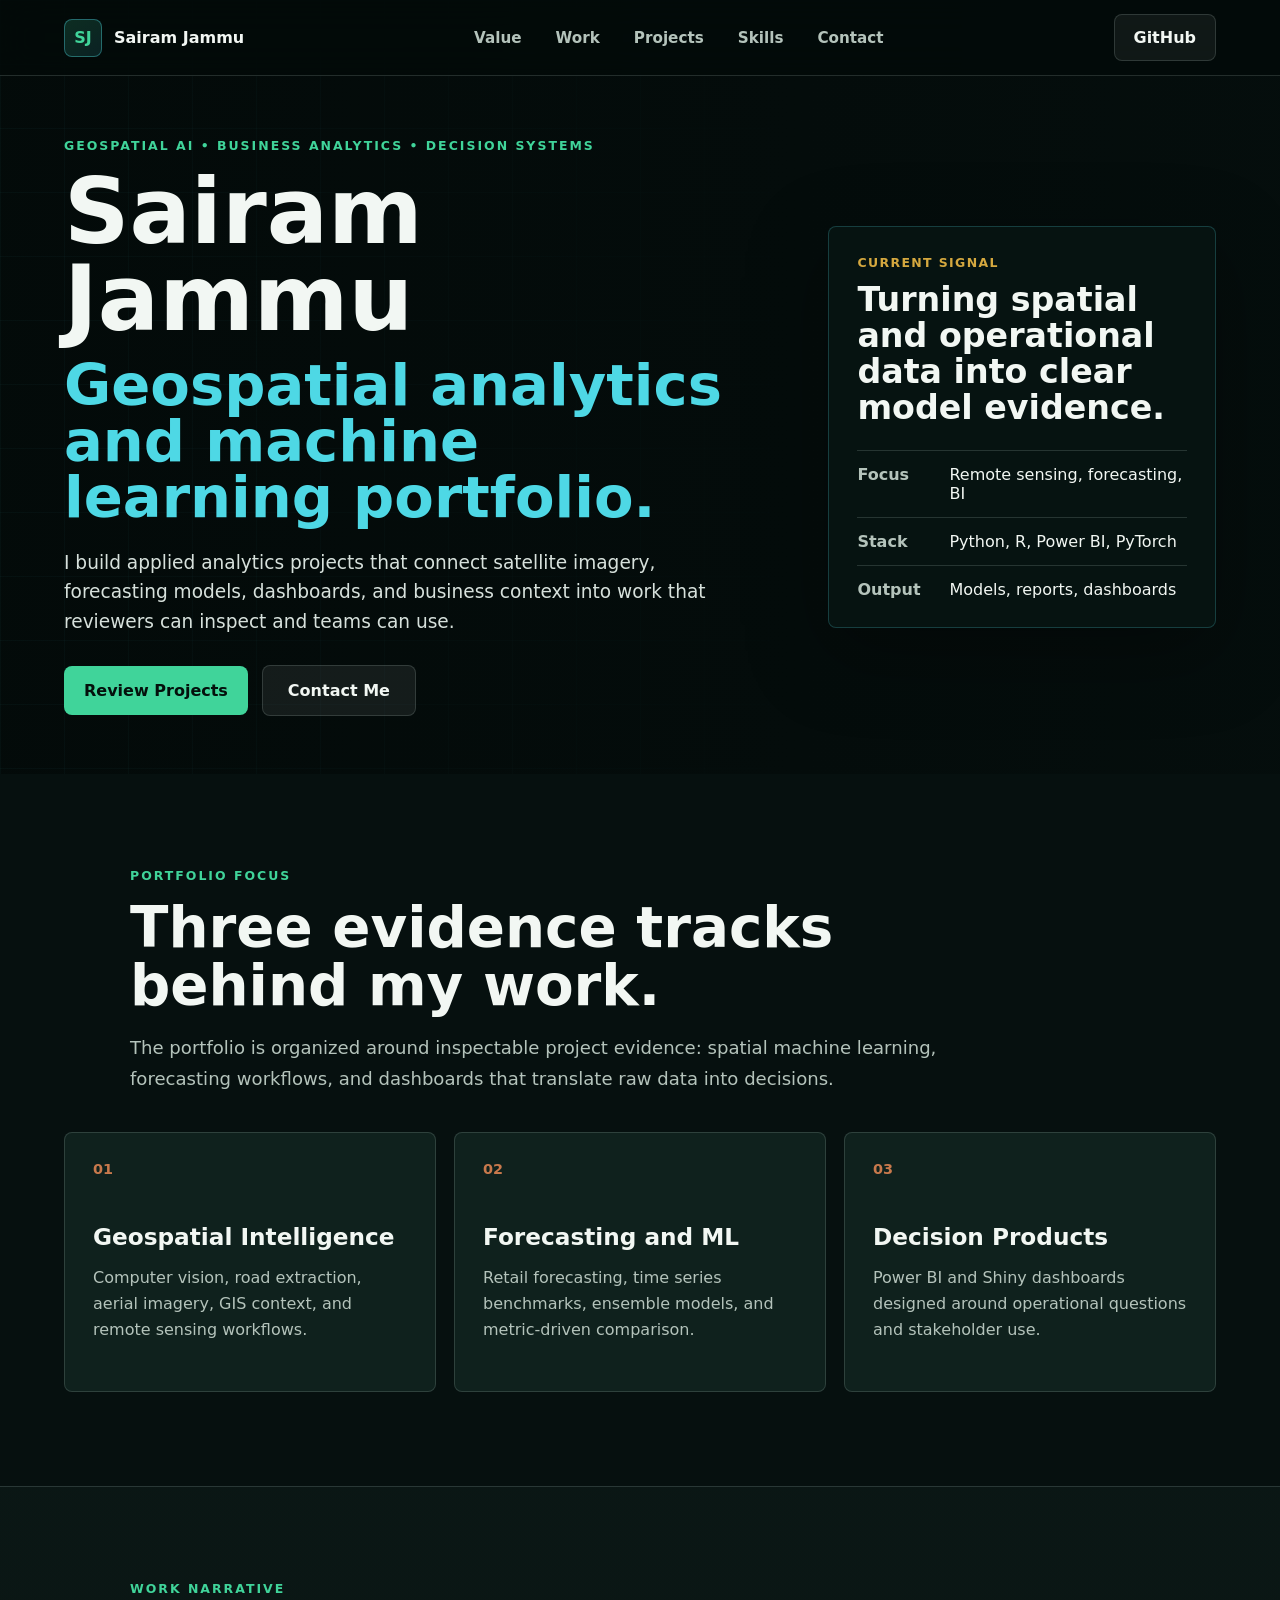
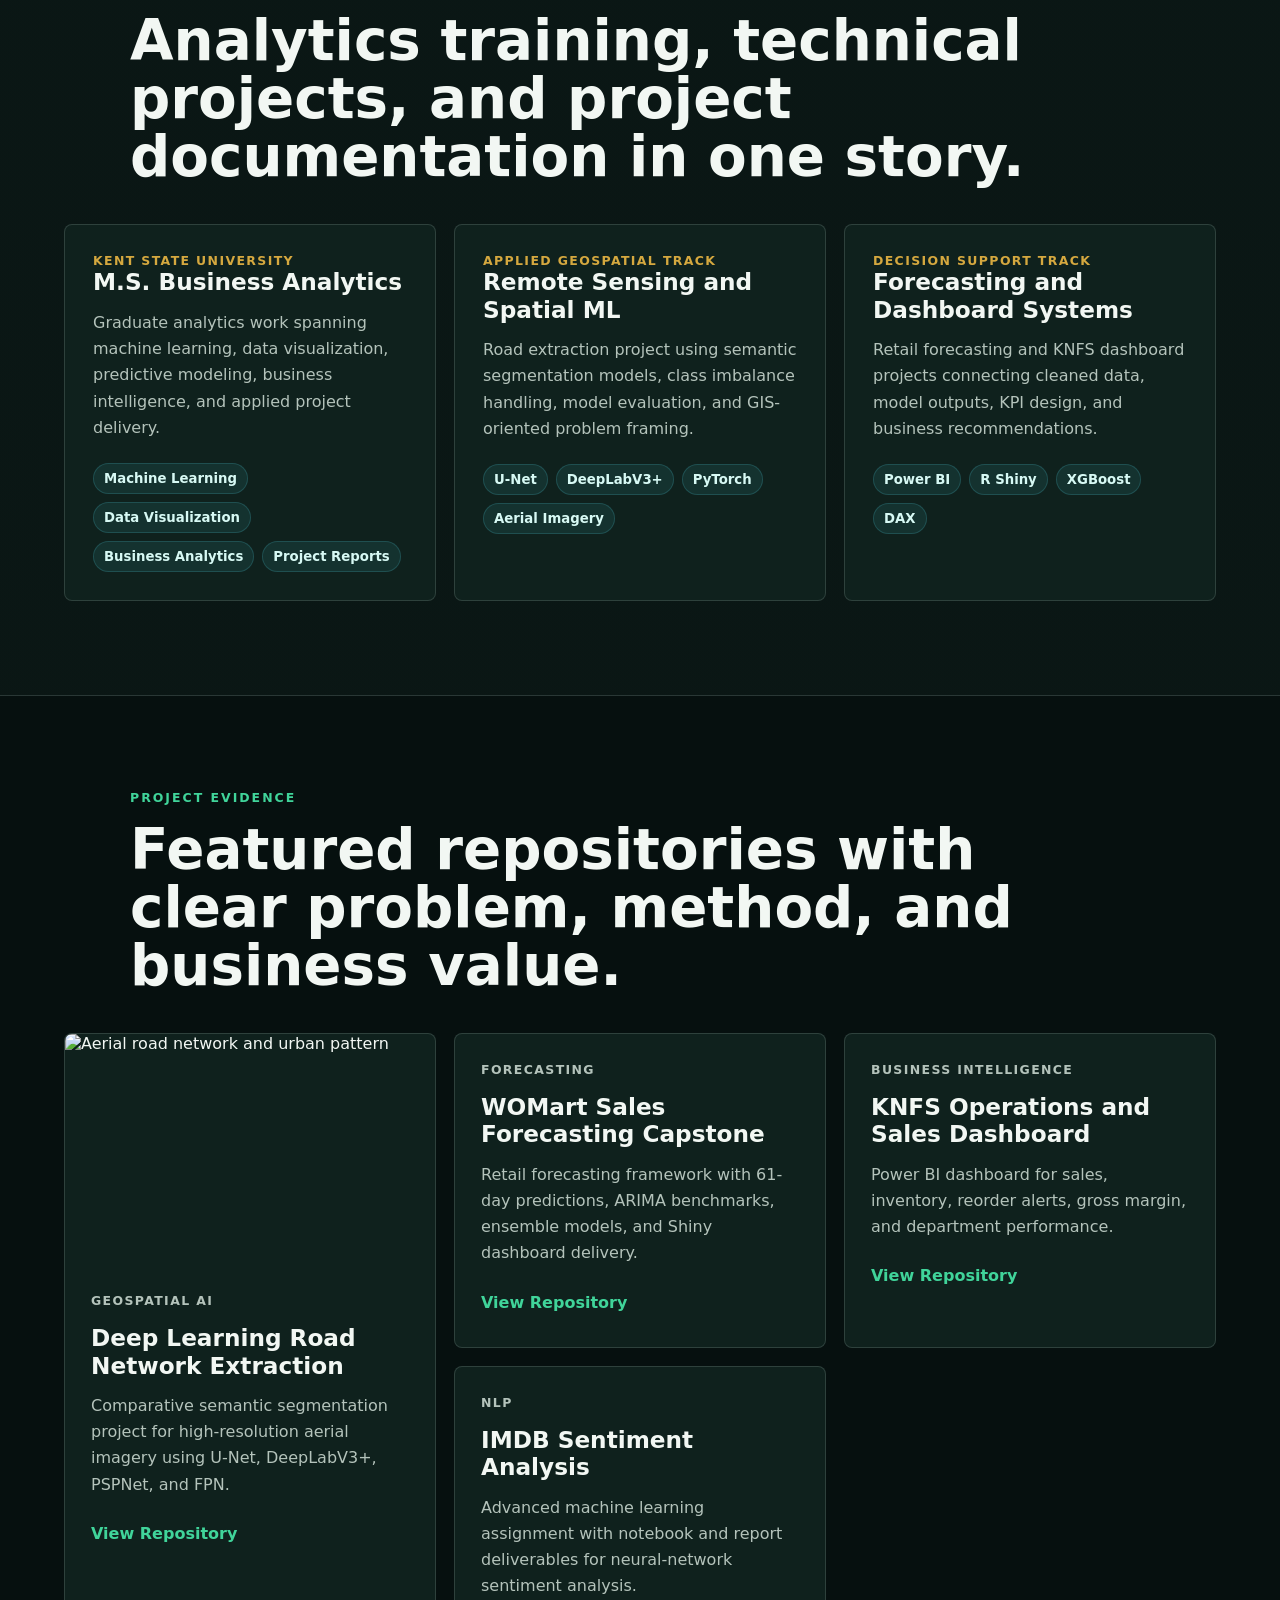
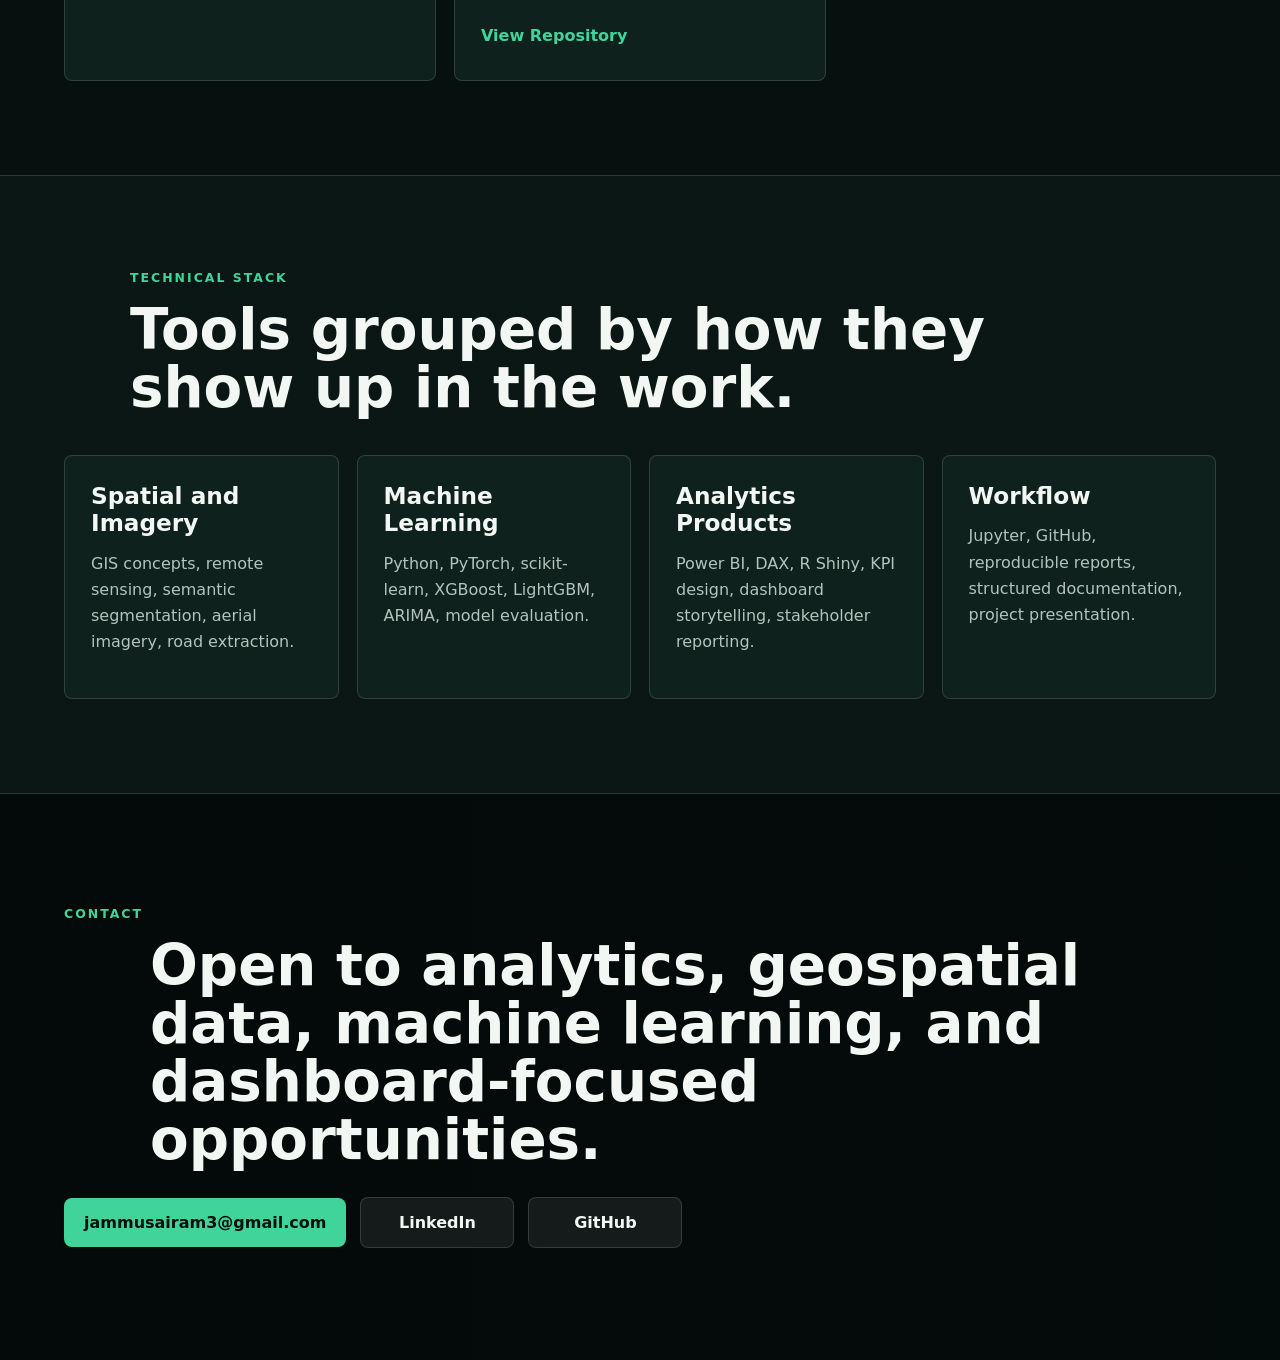
==== index.html @ 339d9770 "Update renamed project link" ====
<!doctype html>
<html lang="en">
  <head>
    <meta charset="UTF-8" />
    <meta name="viewport" content="width=device-width, initial-scale=1.0" />
    <title>Sairam Jammu | Geospatial Analytics Portfolio</title>
    <meta
      name="description"
      content="Sairam Jammu portfolio: geospatial analytics, machine learning, forecasting, and decision-support dashboards."
    />
    <link rel="preconnect" href="https://images.unsplash.com" />
    <link rel="stylesheet" href="styles.css" />
  </head>
  <body>
    <header class="site-header">
      <a class="brand" href="#home" aria-label="Sairam Jammu home">
        <span class="brand-mark">SJ</span>
        <span>Sairam Jammu</span>
      </a>
      <nav class="nav-links" aria-label="Primary navigation">
        <a href="#value">Value</a>
        <a href="#work">Work</a>
        <a href="#projects">Projects</a>
        <a href="#skills">Skills</a>
        <a href="#contact">Contact</a>
      </nav>
      <a class="nav-action" href="https://github.com/SairamJammu" target="_blank" rel="noreferrer">GitHub</a>
    </header>

    <main id="home">
      <section class="hero" aria-label="Portfolio introduction">
        <div class="hero-overlay"></div>
        <div class="hero-grid">
          <div class="hero-copy">
            <p class="eyebrow">Geospatial AI • Business Analytics • Decision Systems</p>
            <h1>Sairam Jammu</h1>
            <p class="hero-title">Geospatial analytics and machine learning portfolio.</p>
            <p class="hero-text">
              I build applied analytics projects that connect satellite imagery, forecasting models,
              dashboards, and business context into work that reviewers can inspect and teams can use.
            </p>
            <div class="hero-actions" aria-label="Portfolio actions">
              <a class="button primary" href="#projects">Review Projects</a>
              <a class="button secondary" href="mailto:jammusairam3@gmail.com">Contact Me</a>
            </div>
          </div>

          <aside class="hero-panel" aria-label="Portfolio signal">
            <p class="panel-kicker">Current Signal</p>
            <strong>Turning spatial and operational data into clear model evidence.</strong>
            <dl>
              <div>
                <dt>Focus</dt>
                <dd>Remote sensing, forecasting, BI</dd>
              </div>
              <div>
                <dt>Stack</dt>
                <dd>Python, R, Power BI, PyTorch</dd>
              </div>
              <div>
                <dt>Output</dt>
                <dd>Models, reports, dashboards</dd>
              </div>
            </dl>
          </aside>
        </div>
      </section>

      <section class="section" id="value">
        <div class="section-heading">
          <p class="eyebrow">Portfolio Focus</p>
          <h2>Three evidence tracks behind my work.</h2>
          <p>
            The portfolio is organized around inspectable project evidence: spatial machine learning,
            forecasting workflows, and dashboards that translate raw data into decisions.
          </p>
        </div>
        <div class="focus-grid">
          <a class="focus-card" href="#projects">
            <span>01</span>
            <h3>Geospatial Intelligence</h3>
            <p>Computer vision, road extraction, aerial imagery, GIS context, and remote sensing workflows.</p>
          </a>
          <a class="focus-card" href="#projects">
            <span>02</span>
            <h3>Forecasting and ML</h3>
            <p>Retail forecasting, time series benchmarks, ensemble models, and metric-driven comparison.</p>
          </a>
          <a class="focus-card" href="#work">
            <span>03</span>
            <h3>Decision Products</h3>
            <p>Power BI and Shiny dashboards designed around operational questions and stakeholder use.</p>
          </a>
        </div>
      </section>

      <section class="section band" id="work">
        <div class="section-heading">
          <p class="eyebrow">Work Narrative</p>
          <h2>Analytics training, technical projects, and project documentation in one story.</h2>
        </div>
        <div class="timeline">
          <article class="timeline-card">
            <div class="timeline-meta">Kent State University</div>
            <h3>M.S. Business Analytics</h3>
            <p>
              Graduate analytics work spanning machine learning, data visualization, predictive modeling,
              business intelligence, and applied project delivery.
            </p>
            <div class="tag-row">
              <span>Machine Learning</span>
              <span>Data Visualization</span>
              <span>Business Analytics</span>
              <span>Project Reports</span>
            </div>
          </article>
          <article class="timeline-card">
            <div class="timeline-meta">Applied Geospatial Track</div>
            <h3>Remote Sensing and Spatial ML</h3>
            <p>
              Road extraction project using semantic segmentation models, class imbalance handling,
              model evaluation, and GIS-oriented problem framing.
            </p>
            <div class="tag-row">
              <span>U-Net</span>
              <span>DeepLabV3+</span>
              <span>PyTorch</span>
              <span>Aerial Imagery</span>
            </div>
          </article>
          <article class="timeline-card">
            <div class="timeline-meta">Decision Support Track</div>
            <h3>Forecasting and Dashboard Systems</h3>
            <p>
              Retail forecasting and KNFS dashboard projects connecting cleaned data, model outputs,
              KPI design, and business recommendations.
            </p>
            <div class="tag-row">
              <span>Power BI</span>
              <span>R Shiny</span>
              <span>XGBoost</span>
              <span>DAX</span>
            </div>
          </article>
        </div>
      </section>

      <section class="section" id="projects">
        <div class="section-heading">
          <p class="eyebrow">Project Evidence</p>
          <h2>Featured repositories with clear problem, method, and business value.</h2>
        </div>
        <div class="project-grid">
          <article class="project-card featured">
            <img
              src="https://images.unsplash.com/photo-1524661135-423995f22d0b?auto=format&fit=crop&w=1200&q=80"
              alt="Aerial road network and urban pattern"
            />
            <div class="project-body">
              <p class="project-type">Geospatial AI</p>
              <h3>Deep Learning Road Network Extraction</h3>
              <p>
                Comparative semantic segmentation project for high-resolution aerial imagery using U-Net,
                DeepLabV3+, PSPNet, and FPN.
              </p>
              <a href="https://github.com/SairamJammu/deep-learning-road-network-extraction" target="_blank" rel="noreferrer">View Repository</a>
            </div>
          </article>
          <article class="project-card">
            <div class="project-body">
              <p class="project-type">Forecasting</p>
              <h3>WOMart Sales Forecasting Capstone</h3>
              <p>
                Retail forecasting framework with 61-day predictions, ARIMA benchmarks, ensemble models,
                and Shiny dashboard delivery.
              </p>
              <a href="https://github.com/SairamJammu/womart-sales-forecasting-capstone" target="_blank" rel="noreferrer">View Repository</a>
            </div>
          </article>
          <article class="project-card">
            <div class="project-body">
              <p class="project-type">Business Intelligence</p>
              <h3>KNFS Operations and Sales Dashboard</h3>
              <p>
                Power BI dashboard for sales, inventory, reorder alerts, gross margin, and department performance.
              </p>
              <a href="https://github.com/SairamJammu/knfs-operations-sales-dashboard" target="_blank" rel="noreferrer">View Repository</a>
            </div>
          </article>
          <article class="project-card">
            <div class="project-body">
              <p class="project-type">NLP</p>
              <h3>IMDB Sentiment Analysis</h3>
              <p>
                Advanced machine learning assignment with notebook and report deliverables for neural-network sentiment analysis.
              </p>
              <a href="https://github.com/SairamJammu/imdb-sentiment-neural-networks" target="_blank" rel="noreferrer">View Repository</a>
            </div>
          </article>
        </div>
      </section>

      <section class="section band" id="skills">
        <div class="section-heading">
          <p class="eyebrow">Technical Stack</p>
          <h2>Tools grouped by how they show up in the work.</h2>
        </div>
        <div class="skills-grid">
          <article>
            <h3>Spatial and Imagery</h3>
            <p>GIS concepts, remote sensing, semantic segmentation, aerial imagery, road extraction.</p>
          </article>
          <article>
            <h3>Machine Learning</h3>
            <p>Python, PyTorch, scikit-learn, XGBoost, LightGBM, ARIMA, model evaluation.</p>
          </article>
          <article>
            <h3>Analytics Products</h3>
            <p>Power BI, DAX, R Shiny, KPI design, dashboard storytelling, stakeholder reporting.</p>
          </article>
          <article>
            <h3>Workflow</h3>
            <p>Jupyter, GitHub, reproducible reports, structured documentation, project presentation.</p>
          </article>
        </div>
      </section>

      <section class="contact" id="contact">
        <p class="eyebrow">Contact</p>
        <h2>Open to analytics, geospatial data, machine learning, and dashboard-focused opportunities.</h2>
        <div class="contact-actions">
          <a class="button primary" href="mailto:jammusairam3@gmail.com">jammusairam3@gmail.com</a>
          <a class="button secondary" href="https://linkedin.com/in/jammusairam" target="_blank" rel="noreferrer">LinkedIn</a>
          <a class="button secondary" href="https://github.com/SairamJammu" target="_blank" rel="noreferrer">GitHub</a>
        </div>
      </section>
    </main>

    <script src="script.js"></script>
  </body>
</html>
---- styles.css ----
:root {
  --bg: #06100f;
  --bg-2: #0b1715;
  --panel: rgba(8, 21, 19, 0.82);
  --panel-strong: #0f211d;
  --line: rgba(205, 231, 221, 0.16);
  --text: #f2f7f3;
  --muted: #b4c3bb;
  --green: #40d49a;
  --cyan: #4ed8e5;
  --amber: #d5a83f;
  --clay: #c8794c;
  --shadow: 0 24px 80px rgba(0, 0, 0, 0.36);
}

* {
  box-sizing: border-box;
}

html {
  scroll-behavior: smooth;
}

body {
  margin: 0;
  font-family: Inter, ui-sans-serif, system-ui, -apple-system, BlinkMacSystemFont, "Segoe UI", sans-serif;
  background: var(--bg);
  color: var(--text);
}

a {
  color: inherit;
  text-decoration: none;
}

.site-header {
  align-items: center;
  backdrop-filter: blur(18px);
  background: rgba(3, 10, 9, 0.82);
  border-bottom: 1px solid var(--line);
  display: flex;
  gap: 24px;
  justify-content: space-between;
  left: 0;
  min-height: 76px;
  padding: 14px clamp(20px, 5vw, 64px);
  position: fixed;
  right: 0;
  top: 0;
  z-index: 10;
}

.brand,
.nav-links,
.hero-actions,
.contact-actions,
.tag-row {
  align-items: center;
  display: flex;
}

.brand {
  gap: 12px;
  font-weight: 800;
  white-space: nowrap;
}

.brand-mark {
  align-items: center;
  background: linear-gradient(145deg, rgba(64, 212, 154, 0.18), rgba(78, 216, 229, 0.12));
  border: 1px solid rgba(78, 216, 229, 0.38);
  border-radius: 8px;
  color: var(--green);
  display: inline-flex;
  height: 38px;
  justify-content: center;
  width: 38px;
}

.nav-links {
  gap: clamp(14px, 2.8vw, 34px);
  color: var(--muted);
  font-size: 0.95rem;
  font-weight: 700;
}

.nav-links a,
.nav-action {
  transition: color 180ms ease, border-color 180ms ease, background 180ms ease, transform 180ms ease;
}

.nav-links a:hover {
  color: var(--text);
}

.nav-action {
  background: rgba(255, 255, 255, 0.06);
  border: 1px solid var(--line);
  border-radius: 8px;
  font-weight: 800;
  padding: 13px 19px;
}

.nav-action:hover,
.button:hover,
.project-card a:hover {
  transform: translateY(-2px);
}

.hero {
  background:
    linear-gradient(90deg, rgba(3, 10, 9, 0.94) 0%, rgba(3, 10, 9, 0.76) 48%, rgba(3, 10, 9, 0.42) 100%),
    url("https://images.unsplash.com/photo-1446776811953-b23d57bd21aa?auto=format&fit=crop&w=2200&q=80") center / cover;
  min-height: 86vh;
  overflow: hidden;
  padding: 128px clamp(20px, 5vw, 64px) 48px;
  position: relative;
}

.hero::after {
  background-image:
    linear-gradient(rgba(78, 216, 229, 0.08) 1px, transparent 1px),
    linear-gradient(90deg, rgba(78, 216, 229, 0.08) 1px, transparent 1px);
  background-size: 64px 64px;
  content: "";
  inset: 0;
  mask-image: linear-gradient(90deg, #000 0%, transparent 70%);
  opacity: 0.45;
  pointer-events: none;
  position: absolute;
}

.hero-grid {
  align-items: center;
  display: grid;
  gap: clamp(28px, 6vw, 90px);
  grid-template-columns: minmax(0, 1.1fr) minmax(300px, 0.62fr);
  margin: 0 auto;
  max-width: 1180px;
  min-height: calc(86vh - 176px);
  position: relative;
  z-index: 1;
}

.hero-copy {
  max-width: 760px;
}

.eyebrow {
  color: var(--green);
  font-size: 0.78rem;
  font-weight: 900;
  letter-spacing: 0.16em;
  margin: 0 0 16px;
  text-transform: uppercase;
}

h1,
h2,
h3,
p {
  margin-top: 0;
}

h1 {
  font-size: clamp(3.5rem, 7.1vw, 5.9rem);
  line-height: 0.95;
  margin-bottom: 16px;
  max-width: 640px;
}

.hero-title {
  color: var(--cyan);
  font-size: clamp(2rem, 4.5vw, 3.85rem);
  font-weight: 900;
  line-height: 0.97;
  margin-bottom: 22px;
  max-width: 720px;
}

.hero-text {
  color: #d7e1dc;
  font-size: clamp(1rem, 1.45vw, 1.2rem);
  line-height: 1.6;
  max-width: 660px;
}

.hero-actions,
.contact-actions {
  flex-wrap: wrap;
  gap: 14px;
  margin-top: 28px;
}

.button {
  border-radius: 8px;
  display: inline-flex;
  font-weight: 850;
  justify-content: center;
  min-width: 154px;
  padding: 15px 20px;
  transition: transform 180ms ease, background 180ms ease, border-color 180ms ease;
}

.button.primary {
  background: var(--green);
  color: #04100c;
}

.button.secondary {
  background: rgba(255, 255, 255, 0.07);
  border: 1px solid var(--line);
  color: var(--text);
}

.hero-panel {
  background: var(--panel);
  border: 1px solid rgba(78, 216, 229, 0.22);
  border-radius: 8px;
  box-shadow: var(--shadow);
  max-width: 420px;
  padding: 28px;
}

.panel-kicker,
.project-type,
.timeline-meta {
  color: var(--amber);
  font-size: 0.78rem;
  font-weight: 900;
  letter-spacing: 0.11em;
  text-transform: uppercase;
}

.hero-panel strong {
  display: block;
  font-size: clamp(1.45rem, 2.6vw, 2.25rem);
  line-height: 1.08;
  margin-bottom: 24px;
}

.hero-panel dl {
  display: grid;
  gap: 14px;
  margin: 0;
}

.hero-panel div {
  border-top: 1px solid var(--line);
  display: grid;
  gap: 8px;
  grid-template-columns: 84px 1fr;
  padding-top: 14px;
}

dt {
  color: var(--muted);
  font-weight: 800;
}

dd {
  margin: 0;
}

.section {
  padding: 94px clamp(20px, 5vw, 64px);
}

.section-heading {
  margin: 0 auto 38px;
  max-width: 1020px;
}

.section-heading h2,
.contact h2 {
  font-size: clamp(2.15rem, 4.4vw, 4.35rem);
  line-height: 1.03;
  margin-bottom: 18px;
  max-width: 920px;
}

.section-heading p:not(.eyebrow) {
  color: var(--muted);
  font-size: 1.13rem;
  line-height: 1.7;
  max-width: 830px;
}

.focus-grid,
.project-grid,
.skills-grid,
.timeline {
  display: grid;
  gap: 18px;
  margin: 0 auto;
  max-width: 1180px;
}

.focus-grid {
  grid-template-columns: repeat(3, minmax(0, 1fr));
}

.focus-card,
.timeline-card,
.project-card,
.skills-grid article {
  background: var(--panel-strong);
  border: 1px solid var(--line);
  border-radius: 8px;
}

.focus-card {
  min-height: 260px;
  padding: 28px;
  transition: border-color 180ms ease, transform 180ms ease;
}

.focus-card:hover,
.project-card:hover {
  border-color: rgba(64, 212, 154, 0.48);
  transform: translateY(-4px);
}

.focus-card span {
  color: var(--clay);
  display: block;
  font-size: 0.9rem;
  font-weight: 900;
  margin-bottom: 46px;
}

.focus-card h3,
.timeline-card h3,
.project-card h3,
.skills-grid h3 {
  font-size: 1.45rem;
  line-height: 1.18;
  margin-bottom: 14px;
}

.focus-card p,
.timeline-card p,
.project-card p,
.skills-grid p {
  color: var(--muted);
  line-height: 1.64;
}

.band {
  background:
    linear-gradient(rgba(11, 23, 21, 0.94), rgba(11, 23, 21, 0.94)),
    url("https://images.unsplash.com/photo-1535223289827-42f1e9919769?auto=format&fit=crop&w=2000&q=80") center / cover fixed;
  border-block: 1px solid var(--line);
}

.timeline {
  grid-template-columns: repeat(3, minmax(0, 1fr));
}

.timeline-card {
  padding: 28px;
}

.tag-row {
  flex-wrap: wrap;
  gap: 8px;
  margin-top: 22px;
}

.tag-row span {
  background: rgba(78, 216, 229, 0.09);
  border: 1px solid rgba(78, 216, 229, 0.18);
  border-radius: 999px;
  color: #d7f9f4;
  font-size: 0.83rem;
  font-weight: 800;
  padding: 7px 10px;
}

.project-grid {
  grid-template-columns: repeat(3, minmax(0, 1fr));
}

.project-card {
  min-height: 315px;
  overflow: hidden;
  transition: border-color 180ms ease, transform 180ms ease;
}

.project-card.featured {
  grid-row: span 2;
}

.project-card img {
  aspect-ratio: 16 / 10;
  display: block;
  object-fit: cover;
  width: 100%;
}

.project-body {
  padding: 26px;
}

.project-card a {
  color: var(--green);
  display: inline-flex;
  font-weight: 900;
  margin-top: 10px;
  transition: transform 180ms ease;
}

.skills-grid {
  grid-template-columns: repeat(4, minmax(0, 1fr));
}

.skills-grid article {
  min-height: 210px;
  padding: 26px;
}

.contact {
  background:
    linear-gradient(90deg, rgba(3, 10, 9, 0.96), rgba(3, 10, 9, 0.68)),
    url("https://images.unsplash.com/photo-1495020689067-958852a7765e?auto=format&fit=crop&w=2200&q=80") center / cover;
  padding: 112px clamp(20px, 5vw, 64px);
}

.contact > * {
  margin-left: auto;
  margin-right: auto;
  max-width: 1180px;
}

.contact h2 {
  max-width: 980px;
}

@media (max-width: 980px) {
  .site-header {
    align-items: flex-start;
    flex-wrap: wrap;
    gap: 14px;
    position: absolute;
  }

  .nav-links {
    order: 3;
    overflow-x: auto;
    padding-bottom: 2px;
    width: 100%;
  }

  .hero {
    min-height: auto;
    padding-top: 178px;
  }

  .hero-grid,
  .focus-grid,
  .timeline,
  .project-grid,
  .skills-grid {
    grid-template-columns: 1fr;
  }

  .hero-panel {
    max-width: none;
  }
}

@media (max-width: 620px) {
  .site-header {
    padding: 14px 18px;
  }

  .brand {
    width: calc(100% - 104px);
  }

  .nav-action {
    padding: 11px 14px;
  }

  .hero,
  .section,
  .contact {
    padding-left: 18px;
    padding-right: 18px;
  }

  .hero {
    padding-bottom: 34px;
    padding-top: 154px;
  }

  h1 {
    font-size: clamp(3rem, 14vw, 4rem);
  }

  .hero-title {
    font-size: clamp(2rem, 10vw, 2.8rem);
  }

  .hero-text {
    line-height: 1.55;
  }

  .hero-panel {
    display: none;
  }

  .button {
    width: 100%;
  }
}
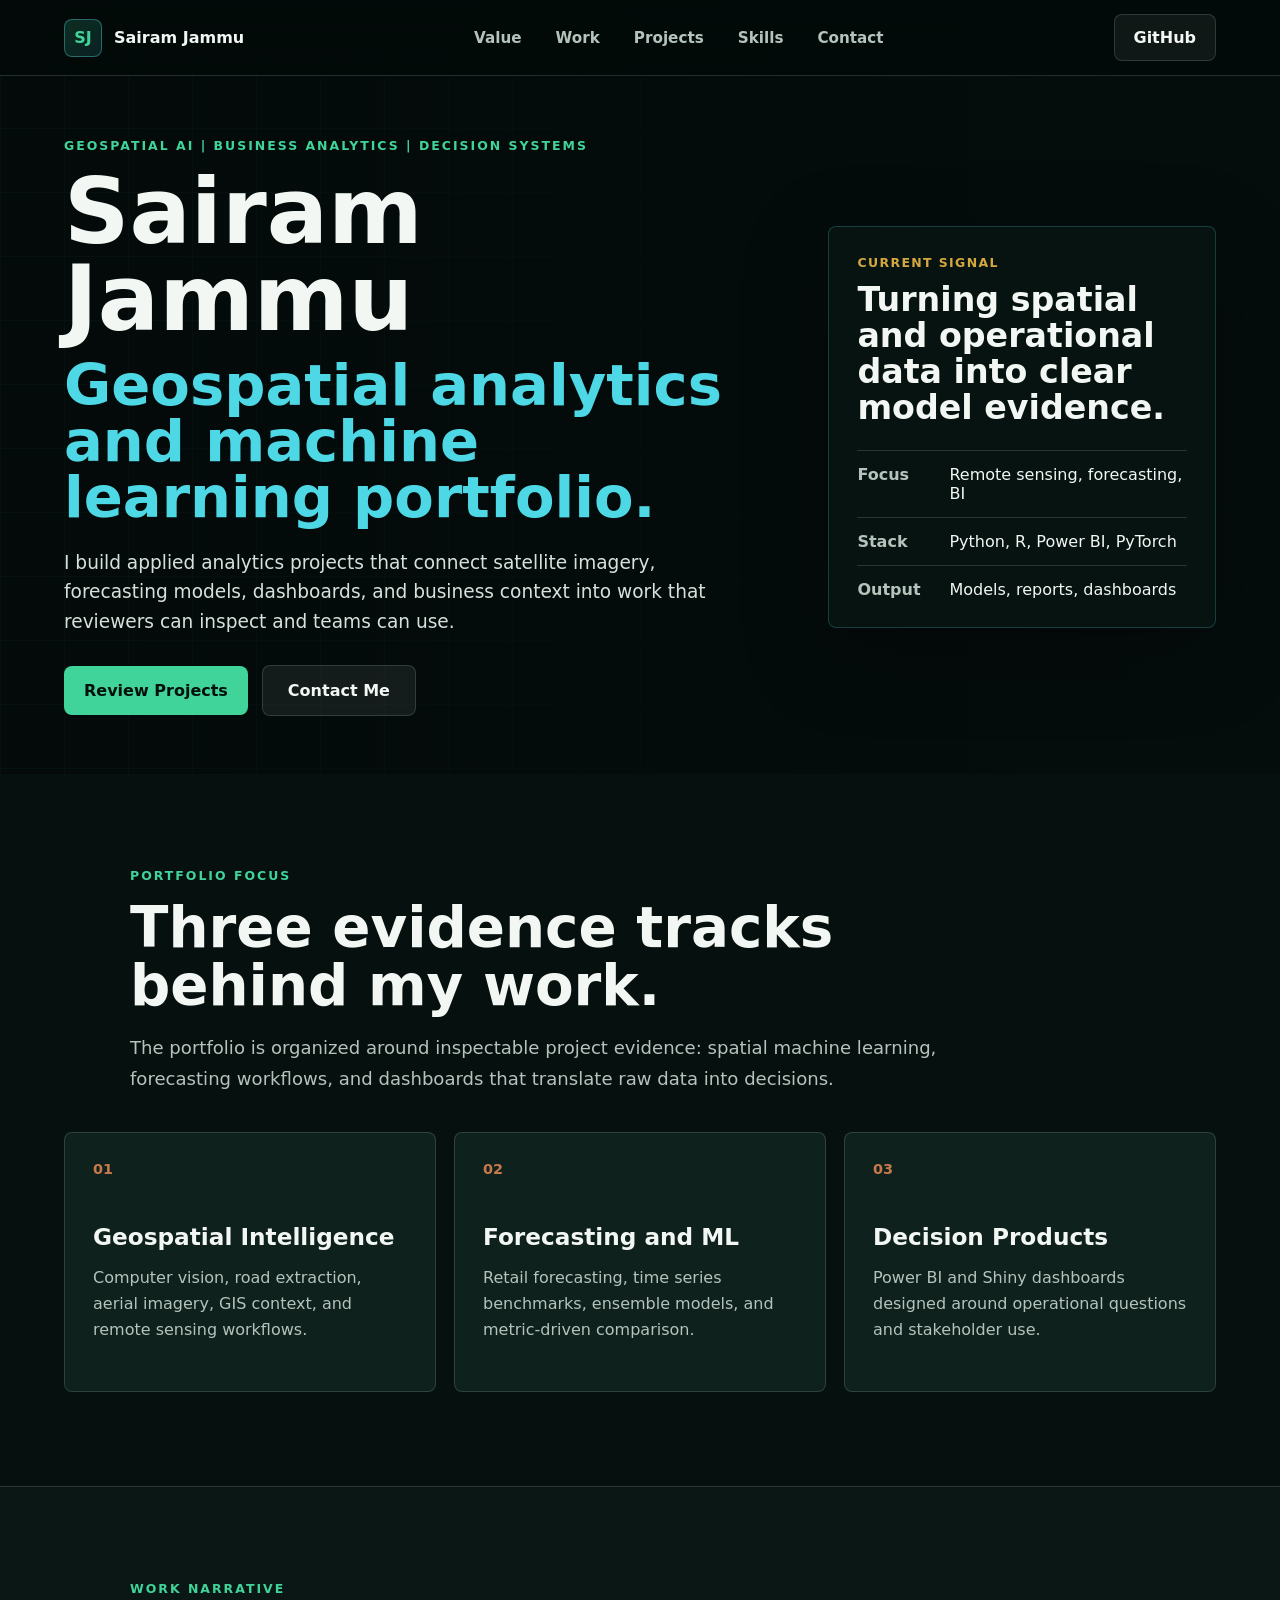
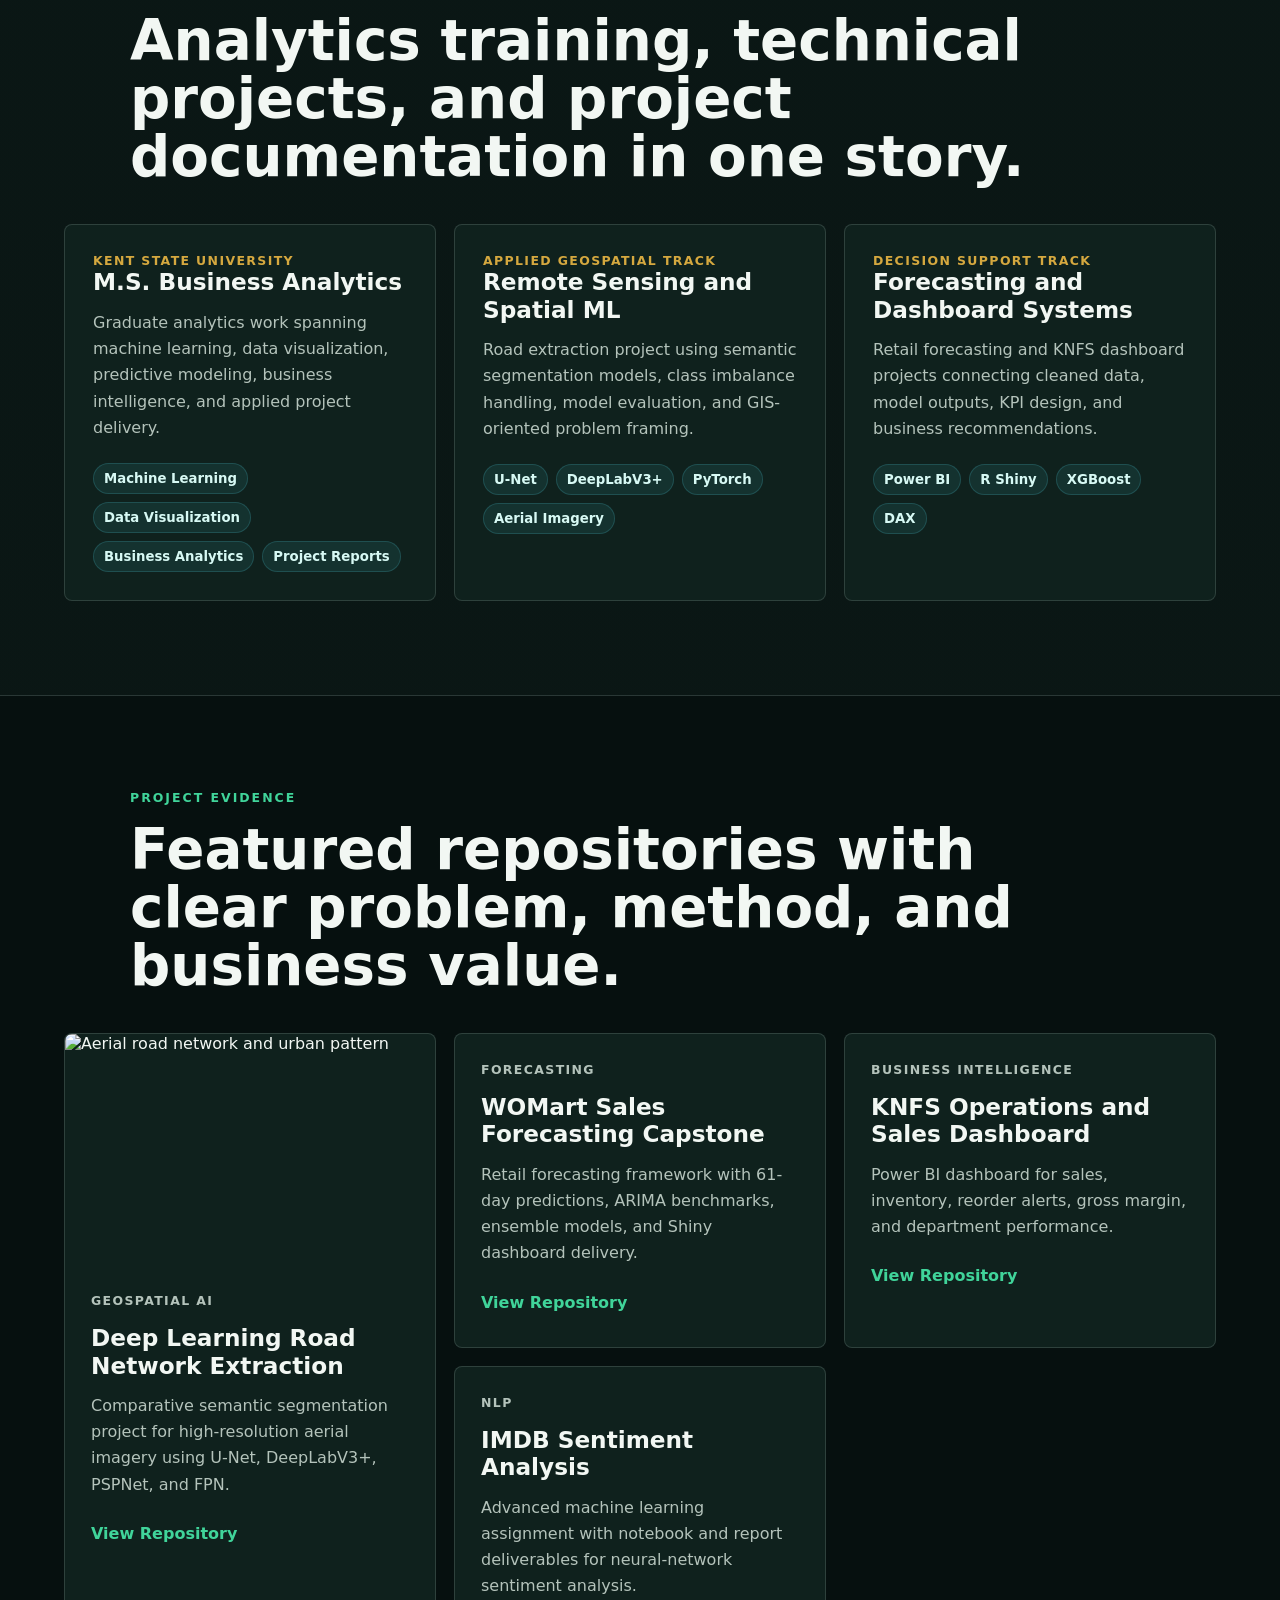
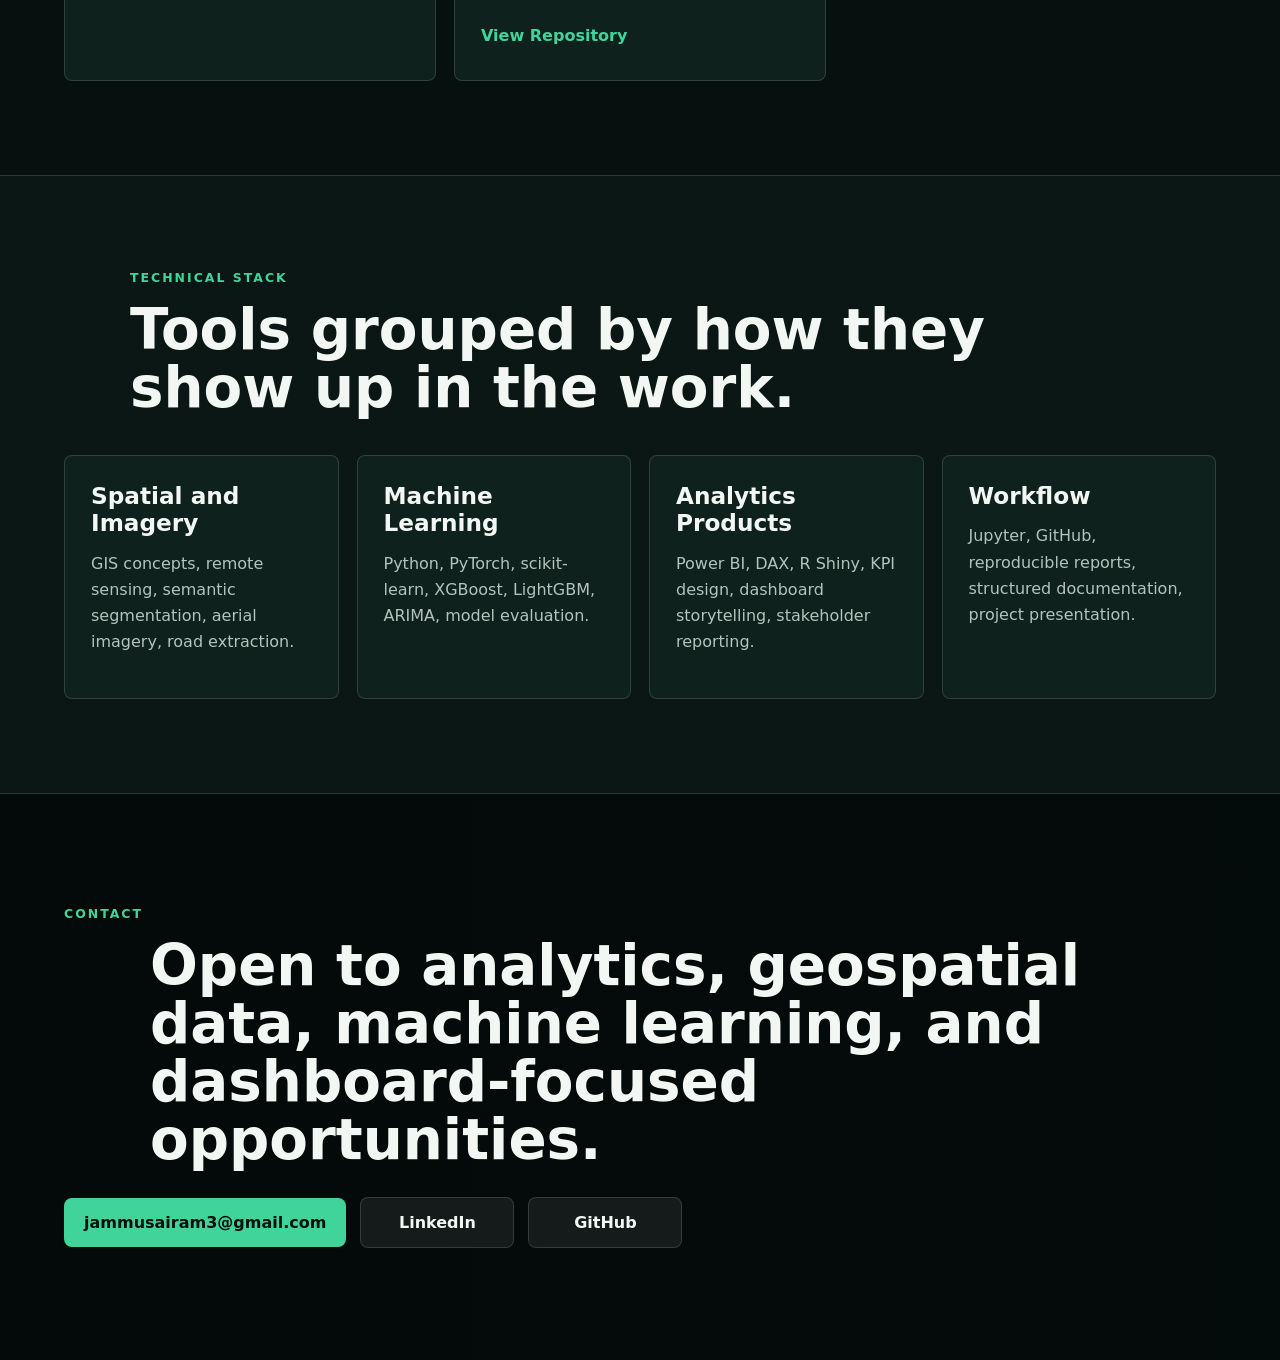
==== commit ded2f733: "Add portfolio repository README" ====
--- a/index.html
+++ b/index.html
@@ -32,7 +32,7 @@
         <div class="hero-overlay"></div>
         <div class="hero-grid">
           <div class="hero-copy">
-            <p class="eyebrow">Geospatial AI • Business Analytics • Decision Systems</p>
+            <p class="eyebrow">Geospatial AI | Business Analytics | Decision Systems</p>
             <h1>Sairam Jammu</h1>
             <p class="hero-title">Geospatial analytics and machine learning portfolio.</p>
             <p class="hero-text">
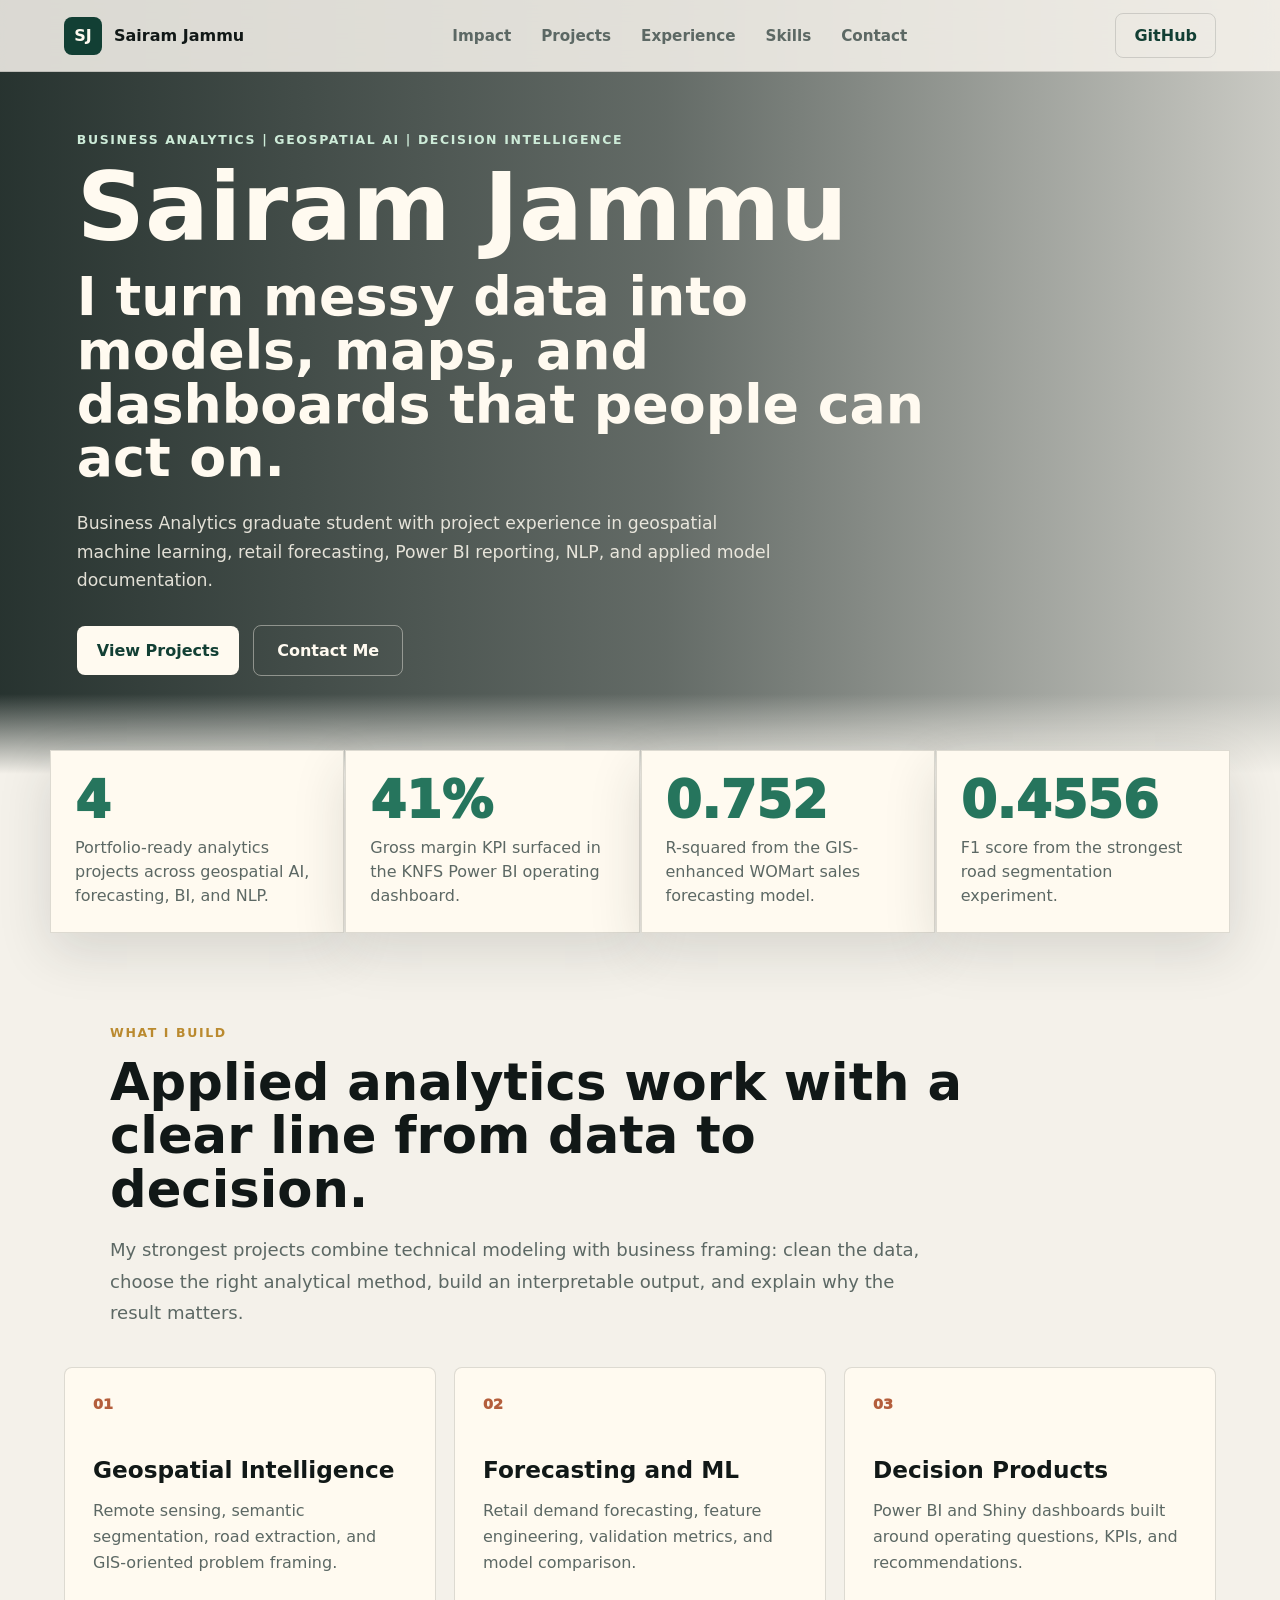
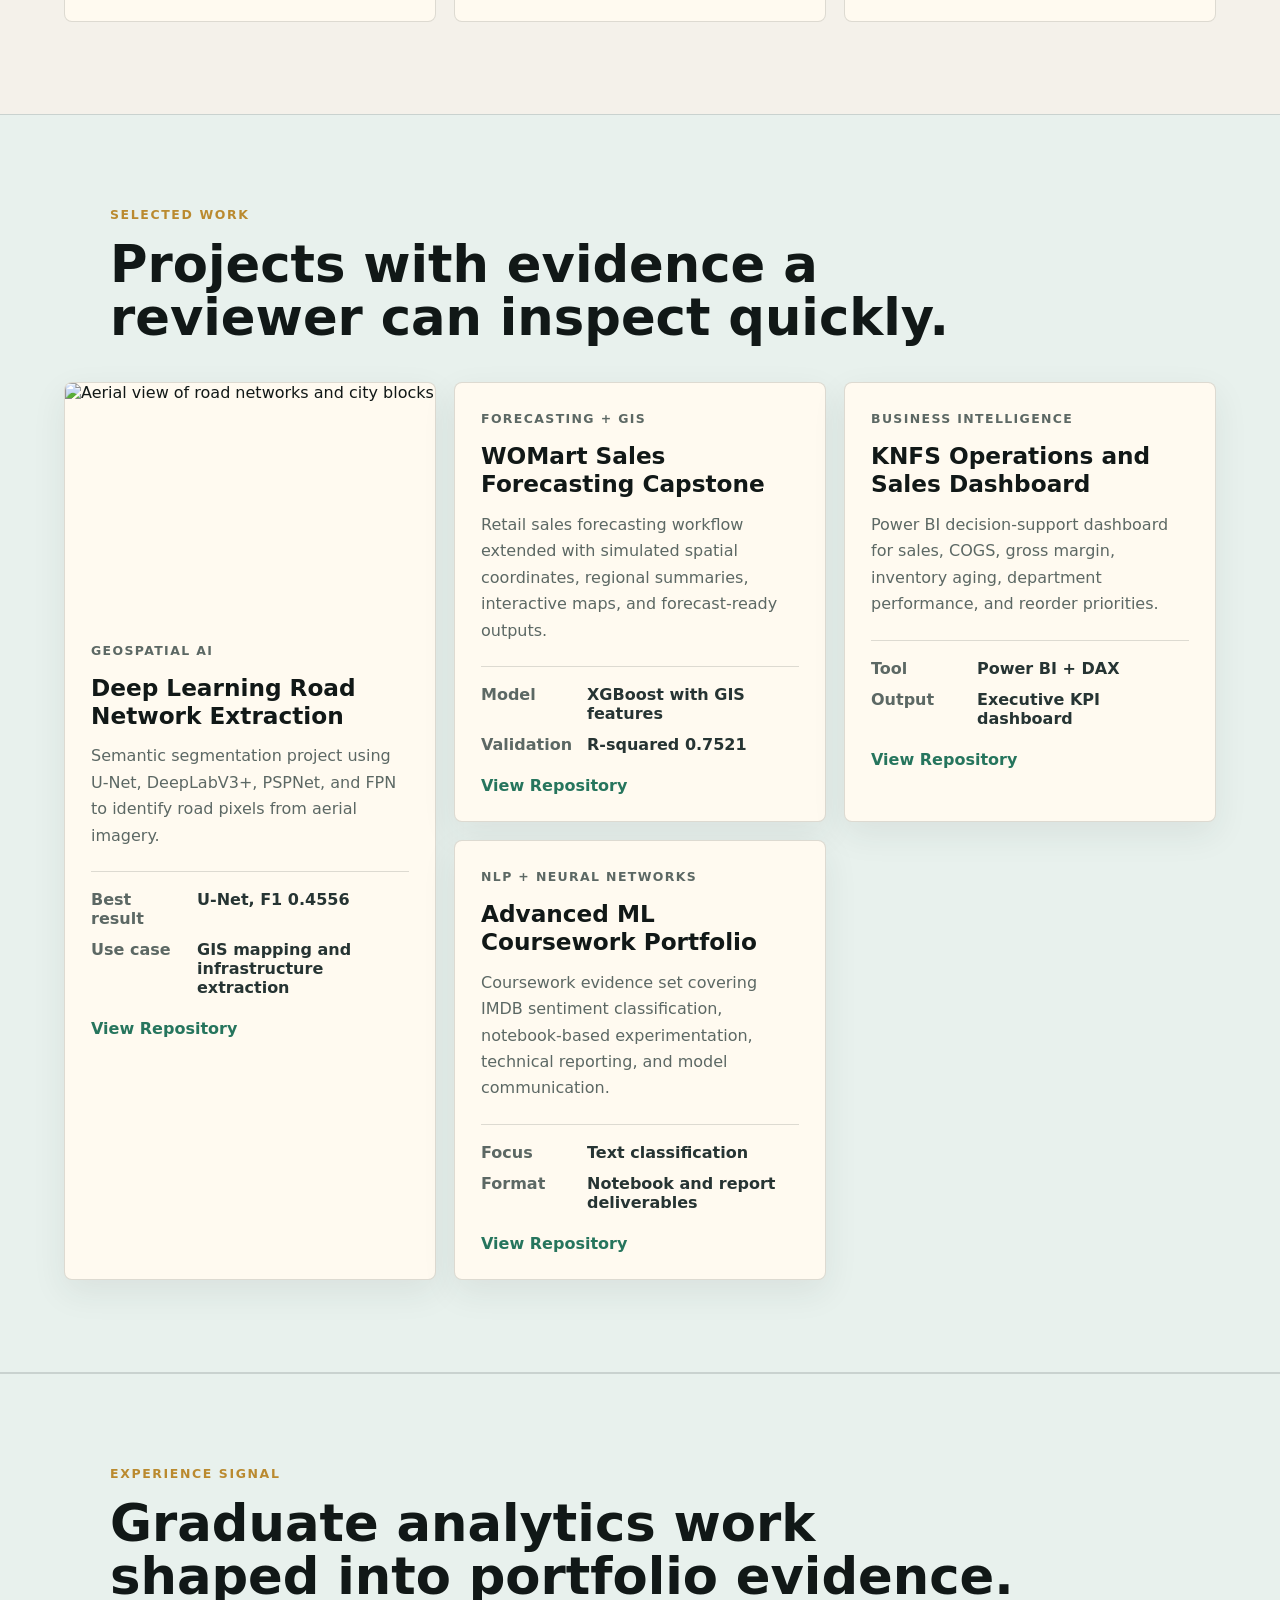
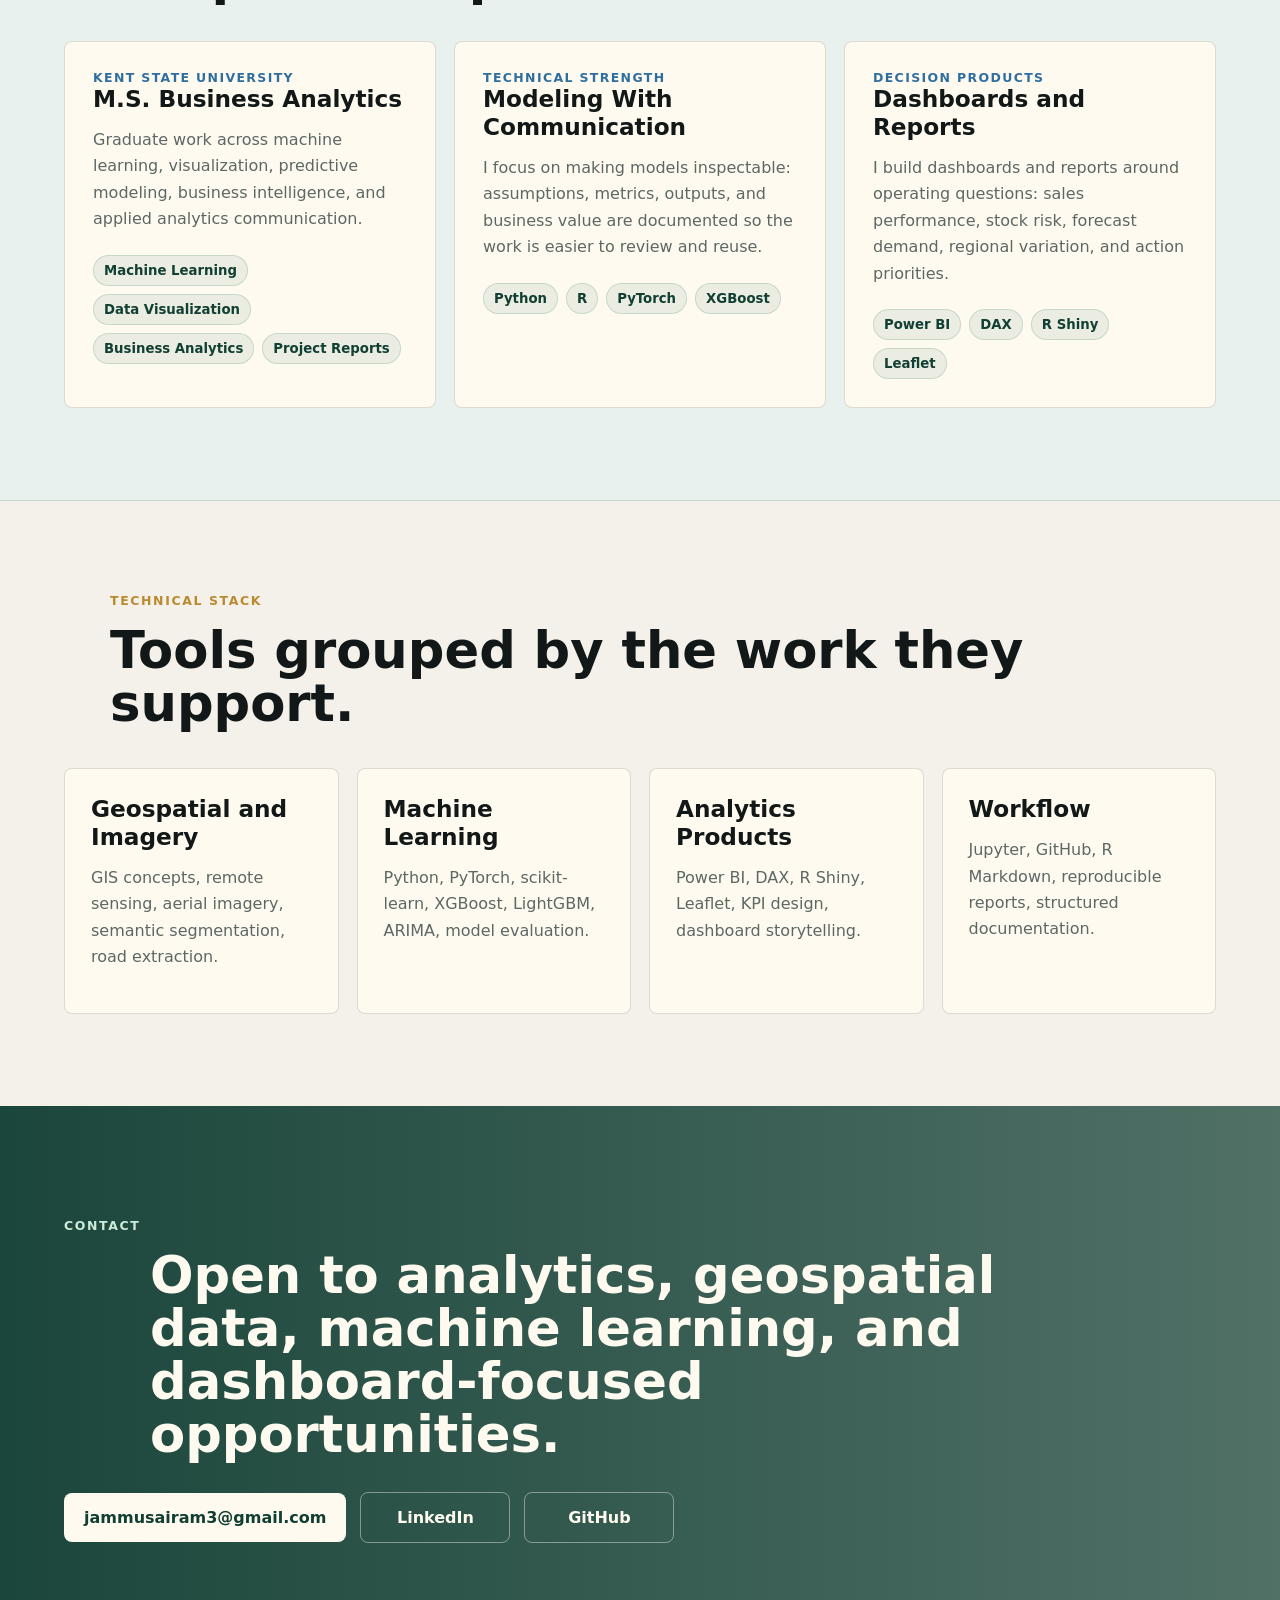
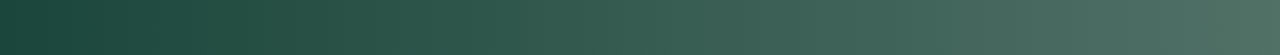
==== commit 293de696: "Polish portfolio for analytics applications" ====
--- a/index.html
+++ b/index.html
@@ -3,11 +3,17 @@
   <head>
     <meta charset="UTF-8" />
     <meta name="viewport" content="width=device-width, initial-scale=1.0" />
-    <title>Sairam Jammu | Geospatial Analytics Portfolio</title>
+    <title>Sairam Jammu | Analytics, Geospatial AI, and BI Portfolio</title>
     <meta
       name="description"
-      content="Sairam Jammu portfolio: geospatial analytics, machine learning, forecasting, and decision-support dashboards."
+      content="Portfolio for Sairam Jammu: geospatial AI, machine learning, forecasting, Power BI dashboards, and applied business analytics projects."
     />
+    <meta property="og:title" content="Sairam Jammu | Analytics Portfolio" />
+    <meta
+      property="og:description"
+      content="Applied analytics portfolio covering geospatial AI, retail forecasting, NLP, and decision-support dashboards."
+    />
+    <meta property="og:type" content="website" />
     <link rel="preconnect" href="https://images.unsplash.com" />
     <link rel="stylesheet" href="styles.css" />
   </head>
@@ -18,9 +24,9 @@
         <span>Sairam Jammu</span>
       </a>
       <nav class="nav-links" aria-label="Primary navigation">
-        <a href="#value">Value</a>
-        <a href="#work">Work</a>
+        <a href="#impact">Impact</a>
         <a href="#projects">Projects</a>
+        <a href="#experience">Experience</a>
         <a href="#skills">Skills</a>
         <a href="#contact">Contact</a>
       </nav>
@@ -29,83 +35,156 @@
 
     <main id="home">
       <section class="hero" aria-label="Portfolio introduction">
-        <div class="hero-overlay"></div>
-        <div class="hero-grid">
-          <div class="hero-copy">
-            <p class="eyebrow">Geospatial AI | Business Analytics | Decision Systems</p>
-            <h1>Sairam Jammu</h1>
-            <p class="hero-title">Geospatial analytics and machine learning portfolio.</p>
-            <p class="hero-text">
-              I build applied analytics projects that connect satellite imagery, forecasting models,
-              dashboards, and business context into work that reviewers can inspect and teams can use.
-            </p>
-            <div class="hero-actions" aria-label="Portfolio actions">
-              <a class="button primary" href="#projects">Review Projects</a>
-              <a class="button secondary" href="mailto:jammusairam3@gmail.com">Contact Me</a>
-            </div>
+        <div class="hero-copy">
+          <p class="eyebrow">Business Analytics | Geospatial AI | Decision Intelligence</p>
+          <h1>Sairam Jammu</h1>
+          <p class="hero-title">I turn messy data into models, maps, and dashboards that people can act on.</p>
+          <p class="hero-text">
+            Business Analytics graduate student with project experience in geospatial machine learning,
+            retail forecasting, Power BI reporting, NLP, and applied model documentation.
+          </p>
+          <div class="hero-actions" aria-label="Portfolio actions">
+            <a class="button primary" href="#projects">View Projects</a>
+            <a class="button secondary" href="mailto:jammusairam3@gmail.com">Contact Me</a>
           </div>
-
-          <aside class="hero-panel" aria-label="Portfolio signal">
-            <p class="panel-kicker">Current Signal</p>
-            <strong>Turning spatial and operational data into clear model evidence.</strong>
-            <dl>
-              <div>
-                <dt>Focus</dt>
-                <dd>Remote sensing, forecasting, BI</dd>
-              </div>
-              <div>
-                <dt>Stack</dt>
-                <dd>Python, R, Power BI, PyTorch</dd>
-              </div>
-              <div>
-                <dt>Output</dt>
-                <dd>Models, reports, dashboards</dd>
-              </div>
-            </dl>
-          </aside>
-        </div>
-      </section>
-
-      <section class="section" id="value">
-        <div class="section-heading">
-          <p class="eyebrow">Portfolio Focus</p>
-          <h2>Three evidence tracks behind my work.</h2>
+        </div>
+      </section>
+
+      <section class="proof-strip" id="impact" aria-label="Portfolio highlights">
+        <article>
+          <span>4</span>
+          <p>Portfolio-ready analytics projects across geospatial AI, forecasting, BI, and NLP.</p>
+        </article>
+        <article>
+          <span>41%</span>
+          <p>Gross margin KPI surfaced in the KNFS Power BI operating dashboard.</p>
+        </article>
+        <article>
+          <span>0.752</span>
+          <p>R-squared from the GIS-enhanced WOMart sales forecasting model.</p>
+        </article>
+        <article>
+          <span>0.4556</span>
+          <p>F1 score from the strongest road segmentation experiment.</p>
+        </article>
+      </section>
+
+      <section class="section intro-section">
+        <div class="section-heading">
+          <p class="eyebrow">What I Build</p>
+          <h2>Applied analytics work with a clear line from data to decision.</h2>
           <p>
-            The portfolio is organized around inspectable project evidence: spatial machine learning,
-            forecasting workflows, and dashboards that translate raw data into decisions.
+            My strongest projects combine technical modeling with business framing: clean the data, choose the
+            right analytical method, build an interpretable output, and explain why the result matters.
           </p>
         </div>
         <div class="focus-grid">
-          <a class="focus-card" href="#projects">
+          <article class="focus-card">
             <span>01</span>
             <h3>Geospatial Intelligence</h3>
-            <p>Computer vision, road extraction, aerial imagery, GIS context, and remote sensing workflows.</p>
-          </a>
-          <a class="focus-card" href="#projects">
+            <p>Remote sensing, semantic segmentation, road extraction, and GIS-oriented problem framing.</p>
+          </article>
+          <article class="focus-card">
             <span>02</span>
             <h3>Forecasting and ML</h3>
-            <p>Retail forecasting, time series benchmarks, ensemble models, and metric-driven comparison.</p>
-          </a>
-          <a class="focus-card" href="#work">
+            <p>Retail demand forecasting, feature engineering, validation metrics, and model comparison.</p>
+          </article>
+          <article class="focus-card">
             <span>03</span>
             <h3>Decision Products</h3>
-            <p>Power BI and Shiny dashboards designed around operational questions and stakeholder use.</p>
-          </a>
-        </div>
-      </section>
-
-      <section class="section band" id="work">
-        <div class="section-heading">
-          <p class="eyebrow">Work Narrative</p>
-          <h2>Analytics training, technical projects, and project documentation in one story.</h2>
+            <p>Power BI and Shiny dashboards built around operating questions, KPIs, and recommendations.</p>
+          </article>
+        </div>
+      </section>
+
+      <section class="section project-section" id="projects">
+        <div class="section-heading">
+          <p class="eyebrow">Selected Work</p>
+          <h2>Projects with evidence a reviewer can inspect quickly.</h2>
+        </div>
+        <div class="project-grid">
+          <article class="project-card featured">
+            <img
+              src="https://images.unsplash.com/photo-1524661135-423995f22d0b?auto=format&fit=crop&w=1200&q=80"
+              alt="Aerial view of road networks and city blocks"
+            />
+            <div class="project-body">
+              <p class="project-type">Geospatial AI</p>
+              <h3>Deep Learning Road Network Extraction</h3>
+              <p>
+                Semantic segmentation project using U-Net, DeepLabV3+, PSPNet, and FPN to identify road pixels
+                from aerial imagery.
+              </p>
+              <dl class="project-evidence">
+                <div><dt>Best result</dt><dd>U-Net, F1 0.4556</dd></div>
+                <div><dt>Use case</dt><dd>GIS mapping and infrastructure extraction</dd></div>
+              </dl>
+              <a href="https://github.com/SairamJammu/deep-learning-road-network-extraction" target="_blank" rel="noreferrer">View Repository</a>
+            </div>
+          </article>
+
+          <article class="project-card">
+            <div class="project-body">
+              <p class="project-type">Forecasting + GIS</p>
+              <h3>WOMart Sales Forecasting Capstone</h3>
+              <p>
+                Retail sales forecasting workflow extended with simulated spatial coordinates, regional summaries,
+                interactive maps, and forecast-ready outputs.
+              </p>
+              <dl class="project-evidence">
+                <div><dt>Model</dt><dd>XGBoost with GIS features</dd></div>
+                <div><dt>Validation</dt><dd>R-squared 0.7521</dd></div>
+              </dl>
+              <a href="https://github.com/SairamJammu/womart-sales-forecasting-capstone" target="_blank" rel="noreferrer">View Repository</a>
+            </div>
+          </article>
+
+          <article class="project-card">
+            <div class="project-body">
+              <p class="project-type">Business Intelligence</p>
+              <h3>KNFS Operations and Sales Dashboard</h3>
+              <p>
+                Power BI decision-support dashboard for sales, COGS, gross margin, inventory aging, department
+                performance, and reorder priorities.
+              </p>
+              <dl class="project-evidence">
+                <div><dt>Tool</dt><dd>Power BI + DAX</dd></div>
+                <div><dt>Output</dt><dd>Executive KPI dashboard</dd></div>
+              </dl>
+              <a href="https://github.com/SairamJammu/knfs-operations-sales-dashboard" target="_blank" rel="noreferrer">View Repository</a>
+            </div>
+          </article>
+
+          <article class="project-card">
+            <div class="project-body">
+              <p class="project-type">NLP + Neural Networks</p>
+              <h3>Advanced ML Coursework Portfolio</h3>
+              <p>
+                Coursework evidence set covering IMDB sentiment classification, notebook-based experimentation,
+                technical reporting, and model communication.
+              </p>
+              <dl class="project-evidence">
+                <div><dt>Focus</dt><dd>Text classification</dd></div>
+                <div><dt>Format</dt><dd>Notebook and report deliverables</dd></div>
+              </dl>
+              <a href="https://github.com/SairamJammu/imdb-sentiment-neural-networks" target="_blank" rel="noreferrer">View Repository</a>
+            </div>
+          </article>
+        </div>
+      </section>
+
+      <section class="section experience-section" id="experience">
+        <div class="section-heading">
+          <p class="eyebrow">Experience Signal</p>
+          <h2>Graduate analytics work shaped into portfolio evidence.</h2>
         </div>
         <div class="timeline">
           <article class="timeline-card">
             <div class="timeline-meta">Kent State University</div>
             <h3>M.S. Business Analytics</h3>
             <p>
-              Graduate analytics work spanning machine learning, data visualization, predictive modeling,
-              business intelligence, and applied project delivery.
+              Graduate work across machine learning, visualization, predictive modeling, business intelligence,
+              and applied analytics communication.
             </p>
             <div class="tag-row">
               <span>Machine Learning</span>
@@ -115,100 +194,45 @@
             </div>
           </article>
           <article class="timeline-card">
-            <div class="timeline-meta">Applied Geospatial Track</div>
-            <h3>Remote Sensing and Spatial ML</h3>
+            <div class="timeline-meta">Technical Strength</div>
+            <h3>Modeling With Communication</h3>
             <p>
-              Road extraction project using semantic segmentation models, class imbalance handling,
-              model evaluation, and GIS-oriented problem framing.
+              I focus on making models inspectable: assumptions, metrics, outputs, and business value are
+              documented so the work is easier to review and reuse.
             </p>
             <div class="tag-row">
-              <span>U-Net</span>
-              <span>DeepLabV3+</span>
+              <span>Python</span>
+              <span>R</span>
               <span>PyTorch</span>
-              <span>Aerial Imagery</span>
+              <span>XGBoost</span>
             </div>
           </article>
           <article class="timeline-card">
-            <div class="timeline-meta">Decision Support Track</div>
-            <h3>Forecasting and Dashboard Systems</h3>
+            <div class="timeline-meta">Decision Products</div>
+            <h3>Dashboards and Reports</h3>
             <p>
-              Retail forecasting and KNFS dashboard projects connecting cleaned data, model outputs,
-              KPI design, and business recommendations.
+              I build dashboards and reports around operating questions: sales performance, stock risk, forecast
+              demand, regional variation, and action priorities.
             </p>
             <div class="tag-row">
               <span>Power BI</span>
+              <span>DAX</span>
               <span>R Shiny</span>
-              <span>XGBoost</span>
-              <span>DAX</span>
-            </div>
-          </article>
-        </div>
-      </section>
-
-      <section class="section" id="projects">
-        <div class="section-heading">
-          <p class="eyebrow">Project Evidence</p>
-          <h2>Featured repositories with clear problem, method, and business value.</h2>
-        </div>
-        <div class="project-grid">
-          <article class="project-card featured">
-            <img
-              src="https://images.unsplash.com/photo-1524661135-423995f22d0b?auto=format&fit=crop&w=1200&q=80"
-              alt="Aerial road network and urban pattern"
-            />
-            <div class="project-body">
-              <p class="project-type">Geospatial AI</p>
-              <h3>Deep Learning Road Network Extraction</h3>
-              <p>
-                Comparative semantic segmentation project for high-resolution aerial imagery using U-Net,
-                DeepLabV3+, PSPNet, and FPN.
-              </p>
-              <a href="https://github.com/SairamJammu/deep-learning-road-network-extraction" target="_blank" rel="noreferrer">View Repository</a>
-            </div>
-          </article>
-          <article class="project-card">
-            <div class="project-body">
-              <p class="project-type">Forecasting</p>
-              <h3>WOMart Sales Forecasting Capstone</h3>
-              <p>
-                Retail forecasting framework with 61-day predictions, ARIMA benchmarks, ensemble models,
-                and Shiny dashboard delivery.
-              </p>
-              <a href="https://github.com/SairamJammu/womart-sales-forecasting-capstone" target="_blank" rel="noreferrer">View Repository</a>
-            </div>
-          </article>
-          <article class="project-card">
-            <div class="project-body">
-              <p class="project-type">Business Intelligence</p>
-              <h3>KNFS Operations and Sales Dashboard</h3>
-              <p>
-                Power BI dashboard for sales, inventory, reorder alerts, gross margin, and department performance.
-              </p>
-              <a href="https://github.com/SairamJammu/knfs-operations-sales-dashboard" target="_blank" rel="noreferrer">View Repository</a>
-            </div>
-          </article>
-          <article class="project-card">
-            <div class="project-body">
-              <p class="project-type">NLP</p>
-              <h3>IMDB Sentiment Analysis</h3>
-              <p>
-                Advanced machine learning assignment with notebook and report deliverables for neural-network sentiment analysis.
-              </p>
-              <a href="https://github.com/SairamJammu/imdb-sentiment-neural-networks" target="_blank" rel="noreferrer">View Repository</a>
-            </div>
-          </article>
-        </div>
-      </section>
-
-      <section class="section band" id="skills">
+              <span>Leaflet</span>
+            </div>
+          </article>
+        </div>
+      </section>
+
+      <section class="section skills-section" id="skills">
         <div class="section-heading">
           <p class="eyebrow">Technical Stack</p>
-          <h2>Tools grouped by how they show up in the work.</h2>
+          <h2>Tools grouped by the work they support.</h2>
         </div>
         <div class="skills-grid">
           <article>
-            <h3>Spatial and Imagery</h3>
-            <p>GIS concepts, remote sensing, semantic segmentation, aerial imagery, road extraction.</p>
+            <h3>Geospatial and Imagery</h3>
+            <p>GIS concepts, remote sensing, aerial imagery, semantic segmentation, road extraction.</p>
           </article>
           <article>
             <h3>Machine Learning</h3>
@@ -216,11 +240,11 @@
           </article>
           <article>
             <h3>Analytics Products</h3>
-            <p>Power BI, DAX, R Shiny, KPI design, dashboard storytelling, stakeholder reporting.</p>
+            <p>Power BI, DAX, R Shiny, Leaflet, KPI design, dashboard storytelling.</p>
           </article>
           <article>
             <h3>Workflow</h3>
-            <p>Jupyter, GitHub, reproducible reports, structured documentation, project presentation.</p>
+            <p>Jupyter, GitHub, R Markdown, reproducible reports, structured documentation.</p>
           </article>
         </div>
       </section>
--- a/styles.css
+++ b/styles.css
@@ -1,16 +1,17 @@
 :root {
-  --bg: #06100f;
-  --bg-2: #0b1715;
-  --panel: rgba(8, 21, 19, 0.82);
-  --panel-strong: #0f211d;
-  --line: rgba(205, 231, 221, 0.16);
-  --text: #f2f7f3;
-  --muted: #b4c3bb;
-  --green: #40d49a;
-  --cyan: #4ed8e5;
-  --amber: #d5a83f;
-  --clay: #c8794c;
-  --shadow: 0 24px 80px rgba(0, 0, 0, 0.36);
+  --ink: #111817;
+  --ink-2: #263433;
+  --bg: #f4f1ea;
+  --surface: #fffaf0;
+  --surface-2: #e8f1ed;
+  --line: rgba(17, 24, 23, 0.14);
+  --muted: #5c6864;
+  --green: #26755d;
+  --green-dark: #123f34;
+  --blue: #2f6f9f;
+  --rust: #b45e3c;
+  --gold: #ba8a2f;
+  --shadow: 0 18px 50px rgba(37, 44, 40, 0.14);
 }
 
 * {
@@ -22,10 +23,10 @@
 }
 
 body {
+  background: var(--bg);
+  color: var(--ink);
+  font-family: Inter, ui-sans-serif, system-ui, -apple-system, BlinkMacSystemFont, "Segoe UI", sans-serif;
   margin: 0;
-  font-family: Inter, ui-sans-serif, system-ui, -apple-system, BlinkMacSystemFont, "Segoe UI", sans-serif;
-  background: var(--bg);
-  color: var(--text);
 }
 
 a {
@@ -35,19 +36,23 @@
 
 .site-header {
   align-items: center;
+  background: rgba(244, 241, 234, 0.88);
   backdrop-filter: blur(18px);
-  background: rgba(3, 10, 9, 0.82);
   border-bottom: 1px solid var(--line);
   display: flex;
-  gap: 24px;
+  gap: 22px;
   justify-content: space-between;
   left: 0;
-  min-height: 76px;
-  padding: 14px clamp(20px, 5vw, 64px);
+  min-height: 72px;
+  padding: 12px clamp(20px, 5vw, 64px);
   position: fixed;
   right: 0;
   top: 0;
-  z-index: 10;
+  z-index: 20;
+}
+
+.site-header.is-scrolled {
+  box-shadow: 0 10px 34px rgba(17, 24, 23, 0.12);
 }
 
 .brand,
@@ -61,16 +66,15 @@
 
 .brand {
   gap: 12px;
-  font-weight: 800;
+  font-weight: 850;
   white-space: nowrap;
 }
 
 .brand-mark {
   align-items: center;
-  background: linear-gradient(145deg, rgba(64, 212, 154, 0.18), rgba(78, 216, 229, 0.12));
-  border: 1px solid rgba(78, 216, 229, 0.38);
+  background: var(--green-dark);
   border-radius: 8px;
-  color: var(--green);
+  color: #fffaf0;
   display: inline-flex;
   height: 38px;
   justify-content: center;
@@ -78,27 +82,29 @@
 }
 
 .nav-links {
-  gap: clamp(14px, 2.8vw, 34px);
   color: var(--muted);
+  gap: clamp(12px, 2.5vw, 30px);
   font-size: 0.95rem;
-  font-weight: 700;
+  font-weight: 750;
 }
 
 .nav-links a,
+.nav-action,
+.button,
+.project-card a {
+  transition: background 180ms ease, border-color 180ms ease, color 180ms ease, transform 180ms ease;
+}
+
+.nav-links a:hover {
+  color: var(--ink);
+}
+
 .nav-action {
-  transition: color 180ms ease, border-color 180ms ease, background 180ms ease, transform 180ms ease;
-}
-
-.nav-links a:hover {
-  color: var(--text);
-}
-
-.nav-action {
-  background: rgba(255, 255, 255, 0.06);
   border: 1px solid var(--line);
   border-radius: 8px;
-  font-weight: 800;
-  padding: 13px 19px;
+  color: var(--green-dark);
+  font-weight: 850;
+  padding: 12px 18px;
 }
 
 .nav-action:hover,
@@ -109,50 +115,41 @@
 
 .hero {
   background:
-    linear-gradient(90deg, rgba(3, 10, 9, 0.94) 0%, rgba(3, 10, 9, 0.76) 48%, rgba(3, 10, 9, 0.42) 100%),
+    linear-gradient(90deg, rgba(11, 25, 22, 0.88), rgba(11, 25, 22, 0.62) 52%, rgba(11, 25, 22, 0.18)),
     url("https://images.unsplash.com/photo-1446776811953-b23d57bd21aa?auto=format&fit=crop&w=2200&q=80") center / cover;
+  color: #fffaf0;
   min-height: 86vh;
-  overflow: hidden;
-  padding: 128px clamp(20px, 5vw, 64px) 48px;
+  padding: 132px clamp(20px, 6vw, 78px) 70px;
   position: relative;
 }
 
 .hero::after {
-  background-image:
-    linear-gradient(rgba(78, 216, 229, 0.08) 1px, transparent 1px),
-    linear-gradient(90deg, rgba(78, 216, 229, 0.08) 1px, transparent 1px);
-  background-size: 64px 64px;
+  background: linear-gradient(0deg, rgba(244, 241, 234, 1), rgba(244, 241, 234, 0));
+  bottom: 0;
   content: "";
-  inset: 0;
-  mask-image: linear-gradient(90deg, #000 0%, transparent 70%);
-  opacity: 0.45;
-  pointer-events: none;
+  height: 80px;
+  left: 0;
   position: absolute;
-}
-
-.hero-grid {
-  align-items: center;
-  display: grid;
-  gap: clamp(28px, 6vw, 90px);
-  grid-template-columns: minmax(0, 1.1fr) minmax(300px, 0.62fr);
-  margin: 0 auto;
-  max-width: 1180px;
-  min-height: calc(86vh - 176px);
+  right: 0;
+}
+
+.hero-copy {
+  max-width: 940px;
   position: relative;
   z-index: 1;
 }
 
-.hero-copy {
-  max-width: 760px;
-}
-
 .eyebrow {
-  color: var(--green);
+  color: var(--gold);
   font-size: 0.78rem;
   font-weight: 900;
-  letter-spacing: 0.16em;
+  letter-spacing: 0.13em;
   margin: 0 0 16px;
   text-transform: uppercase;
+}
+
+.hero .eyebrow {
+  color: #cdebd8;
 }
 
 h1,
@@ -163,33 +160,33 @@
 }
 
 h1 {
-  font-size: clamp(3.5rem, 7.1vw, 5.9rem);
-  line-height: 0.95;
-  margin-bottom: 16px;
-  max-width: 640px;
+  font-size: clamp(3.5rem, 7.4vw, 6.4rem);
+  letter-spacing: 0;
+  line-height: 0.94;
+  margin-bottom: 18px;
 }
 
 .hero-title {
-  color: var(--cyan);
-  font-size: clamp(2rem, 4.5vw, 3.85rem);
+  font-size: clamp(2rem, 4.2vw, 4rem);
   font-weight: 900;
-  line-height: 0.97;
-  margin-bottom: 22px;
+  letter-spacing: 0;
+  line-height: 1;
+  margin-bottom: 24px;
+  max-width: 890px;
+}
+
+.hero-text {
+  color: rgba(255, 250, 240, 0.86);
+  font-size: clamp(1rem, 1.35vw, 1.2rem);
+  line-height: 1.65;
   max-width: 720px;
-}
-
-.hero-text {
-  color: #d7e1dc;
-  font-size: clamp(1rem, 1.45vw, 1.2rem);
-  line-height: 1.6;
-  max-width: 660px;
 }
 
 .hero-actions,
 .contact-actions {
   flex-wrap: wrap;
   gap: 14px;
-  margin-top: 28px;
+  margin-top: 30px;
 }
 
 .button {
@@ -197,84 +194,68 @@
   display: inline-flex;
   font-weight: 850;
   justify-content: center;
-  min-width: 154px;
+  min-width: 150px;
   padding: 15px 20px;
-  transition: transform 180ms ease, background 180ms ease, border-color 180ms ease;
 }
 
 .button.primary {
-  background: var(--green);
-  color: #04100c;
+  background: #fffaf0;
+  color: var(--green-dark);
 }
 
 .button.secondary {
-  background: rgba(255, 255, 255, 0.07);
+  border: 1px solid rgba(255, 250, 240, 0.42);
+  color: #fffaf0;
+}
+
+.proof-strip {
+  display: grid;
+  gap: 1px;
+  grid-template-columns: repeat(4, minmax(0, 1fr));
+  margin: -24px auto 0;
+  max-width: 1180px;
+  position: relative;
+  width: min(calc(100% - 40px), 1180px);
+  z-index: 4;
+}
+
+.proof-strip article {
+  background: var(--surface);
   border: 1px solid var(--line);
-  color: var(--text);
-}
-
-.hero-panel {
-  background: var(--panel);
-  border: 1px solid rgba(78, 216, 229, 0.22);
-  border-radius: 8px;
   box-shadow: var(--shadow);
-  max-width: 420px;
-  padding: 28px;
-}
-
-.panel-kicker,
-.project-type,
-.timeline-meta {
-  color: var(--amber);
-  font-size: 0.78rem;
-  font-weight: 900;
-  letter-spacing: 0.11em;
-  text-transform: uppercase;
-}
-
-.hero-panel strong {
+  min-height: 150px;
+  padding: 24px;
+}
+
+.proof-strip span {
+  color: var(--green);
   display: block;
-  font-size: clamp(1.45rem, 2.6vw, 2.25rem);
-  line-height: 1.08;
-  margin-bottom: 24px;
-}
-
-.hero-panel dl {
-  display: grid;
-  gap: 14px;
-  margin: 0;
-}
-
-.hero-panel div {
-  border-top: 1px solid var(--line);
-  display: grid;
-  gap: 8px;
-  grid-template-columns: 84px 1fr;
-  padding-top: 14px;
-}
-
-dt {
+  font-size: clamp(2rem, 4vw, 3.5rem);
+  font-weight: 950;
+  line-height: 1;
+  margin-bottom: 10px;
+}
+
+.proof-strip p {
   color: var(--muted);
-  font-weight: 800;
-}
-
-dd {
-  margin: 0;
+  line-height: 1.5;
+  margin-bottom: 0;
 }
 
 .section {
-  padding: 94px clamp(20px, 5vw, 64px);
+  padding: 92px clamp(20px, 5vw, 64px);
 }
 
 .section-heading {
   margin: 0 auto 38px;
-  max-width: 1020px;
+  max-width: 1060px;
 }
 
 .section-heading h2,
 .contact h2 {
-  font-size: clamp(2.15rem, 4.4vw, 4.35rem);
-  line-height: 1.03;
+  font-size: clamp(2.05rem, 4vw, 4.15rem);
+  letter-spacing: 0;
+  line-height: 1.04;
   margin-bottom: 18px;
   max-width: 920px;
 }
@@ -282,8 +263,8 @@
 .section-heading p:not(.eyebrow) {
   color: var(--muted);
   font-size: 1.13rem;
-  line-height: 1.7;
-  max-width: 830px;
+  line-height: 1.75;
+  max-width: 840px;
 }
 
 .focus-grid,
@@ -304,29 +285,22 @@
 .timeline-card,
 .project-card,
 .skills-grid article {
-  background: var(--panel-strong);
+  background: var(--surface);
   border: 1px solid var(--line);
   border-radius: 8px;
 }
 
 .focus-card {
-  min-height: 260px;
+  min-height: 250px;
   padding: 28px;
-  transition: border-color 180ms ease, transform 180ms ease;
-}
-
-.focus-card:hover,
-.project-card:hover {
-  border-color: rgba(64, 212, 154, 0.48);
-  transform: translateY(-4px);
 }
 
 .focus-card span {
-  color: var(--clay);
+  color: var(--rust);
   display: block;
   font-size: 0.9rem;
-  font-weight: 900;
-  margin-bottom: 46px;
+  font-weight: 950;
+  margin-bottom: 44px;
 }
 
 .focus-card h3,
@@ -334,7 +308,7 @@
 .project-card h3,
 .skills-grid h3 {
   font-size: 1.45rem;
-  line-height: 1.18;
+  line-height: 1.2;
   margin-bottom: 14px;
 }
 
@@ -343,38 +317,13 @@
 .project-card p,
 .skills-grid p {
   color: var(--muted);
-  line-height: 1.64;
-}
-
-.band {
-  background:
-    linear-gradient(rgba(11, 23, 21, 0.94), rgba(11, 23, 21, 0.94)),
-    url("https://images.unsplash.com/photo-1535223289827-42f1e9919769?auto=format&fit=crop&w=2000&q=80") center / cover fixed;
+  line-height: 1.65;
+}
+
+.project-section,
+.experience-section {
+  background: var(--surface-2);
   border-block: 1px solid var(--line);
-}
-
-.timeline {
-  grid-template-columns: repeat(3, minmax(0, 1fr));
-}
-
-.timeline-card {
-  padding: 28px;
-}
-
-.tag-row {
-  flex-wrap: wrap;
-  gap: 8px;
-  margin-top: 22px;
-}
-
-.tag-row span {
-  background: rgba(78, 216, 229, 0.09);
-  border: 1px solid rgba(78, 216, 229, 0.18);
-  border-radius: 999px;
-  color: #d7f9f4;
-  font-size: 0.83rem;
-  font-weight: 800;
-  padding: 7px 10px;
 }
 
 .project-grid {
@@ -382,9 +331,9 @@
 }
 
 .project-card {
-  min-height: 315px;
+  box-shadow: 0 12px 34px rgba(40, 50, 46, 0.08);
+  min-height: 380px;
   overflow: hidden;
-  transition: border-color 180ms ease, transform 180ms ease;
 }
 
 .project-card.featured {
@@ -402,12 +351,70 @@
   padding: 26px;
 }
 
+.project-type,
+.timeline-meta {
+  color: var(--blue);
+  font-size: 0.78rem;
+  font-weight: 900;
+  letter-spacing: 0.11em;
+  text-transform: uppercase;
+}
+
+.project-evidence {
+  border-top: 1px solid var(--line);
+  display: grid;
+  gap: 12px;
+  margin: 22px 0 4px;
+  padding-top: 18px;
+}
+
+.project-evidence div {
+  display: grid;
+  gap: 8px;
+  grid-template-columns: 98px 1fr;
+}
+
+dt {
+  color: var(--muted);
+  font-weight: 800;
+}
+
+dd {
+  color: var(--ink-2);
+  font-weight: 800;
+  margin: 0;
+}
+
 .project-card a {
   color: var(--green);
   display: inline-flex;
   font-weight: 900;
-  margin-top: 10px;
-  transition: transform 180ms ease;
+  margin-top: 18px;
+}
+
+.timeline {
+  grid-template-columns: repeat(3, minmax(0, 1fr));
+}
+
+.timeline-card {
+  min-height: 315px;
+  padding: 28px;
+}
+
+.tag-row {
+  flex-wrap: wrap;
+  gap: 8px;
+  margin-top: 22px;
+}
+
+.tag-row span {
+  background: rgba(38, 117, 93, 0.09);
+  border: 1px solid rgba(38, 117, 93, 0.18);
+  border-radius: 999px;
+  color: var(--green-dark);
+  font-size: 0.83rem;
+  font-weight: 800;
+  padding: 7px 10px;
 }
 
 .skills-grid {
@@ -421,8 +428,9 @@
 
 .contact {
   background:
-    linear-gradient(90deg, rgba(3, 10, 9, 0.96), rgba(3, 10, 9, 0.68)),
+    linear-gradient(90deg, rgba(18, 63, 52, 0.96), rgba(18, 63, 52, 0.72)),
     url("https://images.unsplash.com/photo-1495020689067-958852a7765e?auto=format&fit=crop&w=2200&q=80") center / cover;
+  color: #fffaf0;
   padding: 112px clamp(20px, 5vw, 64px);
 }
 
@@ -436,11 +444,19 @@
   max-width: 980px;
 }
 
+.contact .eyebrow {
+  color: #cdebd8;
+}
+
+.contact .button.primary {
+  background: #fffaf0;
+  color: var(--green-dark);
+}
+
 @media (max-width: 980px) {
   .site-header {
     align-items: flex-start;
     flex-wrap: wrap;
-    gap: 14px;
     position: absolute;
   }
 
@@ -453,10 +469,10 @@
 
   .hero {
     min-height: auto;
-    padding-top: 178px;
-  }
-
-  .hero-grid,
+    padding-top: 166px;
+  }
+
+  .proof-strip,
   .focus-grid,
   .timeline,
   .project-grid,
@@ -464,8 +480,9 @@
     grid-template-columns: 1fr;
   }
 
-  .hero-panel {
-    max-width: none;
+  .proof-strip {
+    margin-top: 0;
+    padding: 0 20px;
   }
 }
 
@@ -490,7 +507,7 @@
   }
 
   .hero {
-    padding-bottom: 34px;
+    padding-bottom: 46px;
     padding-top: 154px;
   }
 
@@ -502,15 +519,11 @@
     font-size: clamp(2rem, 10vw, 2.8rem);
   }
 
-  .hero-text {
-    line-height: 1.55;
-  }
-
-  .hero-panel {
-    display: none;
-  }
-
   .button {
     width: 100%;
   }
-}
+
+  .project-evidence div {
+    grid-template-columns: 1fr;
+  }
+}
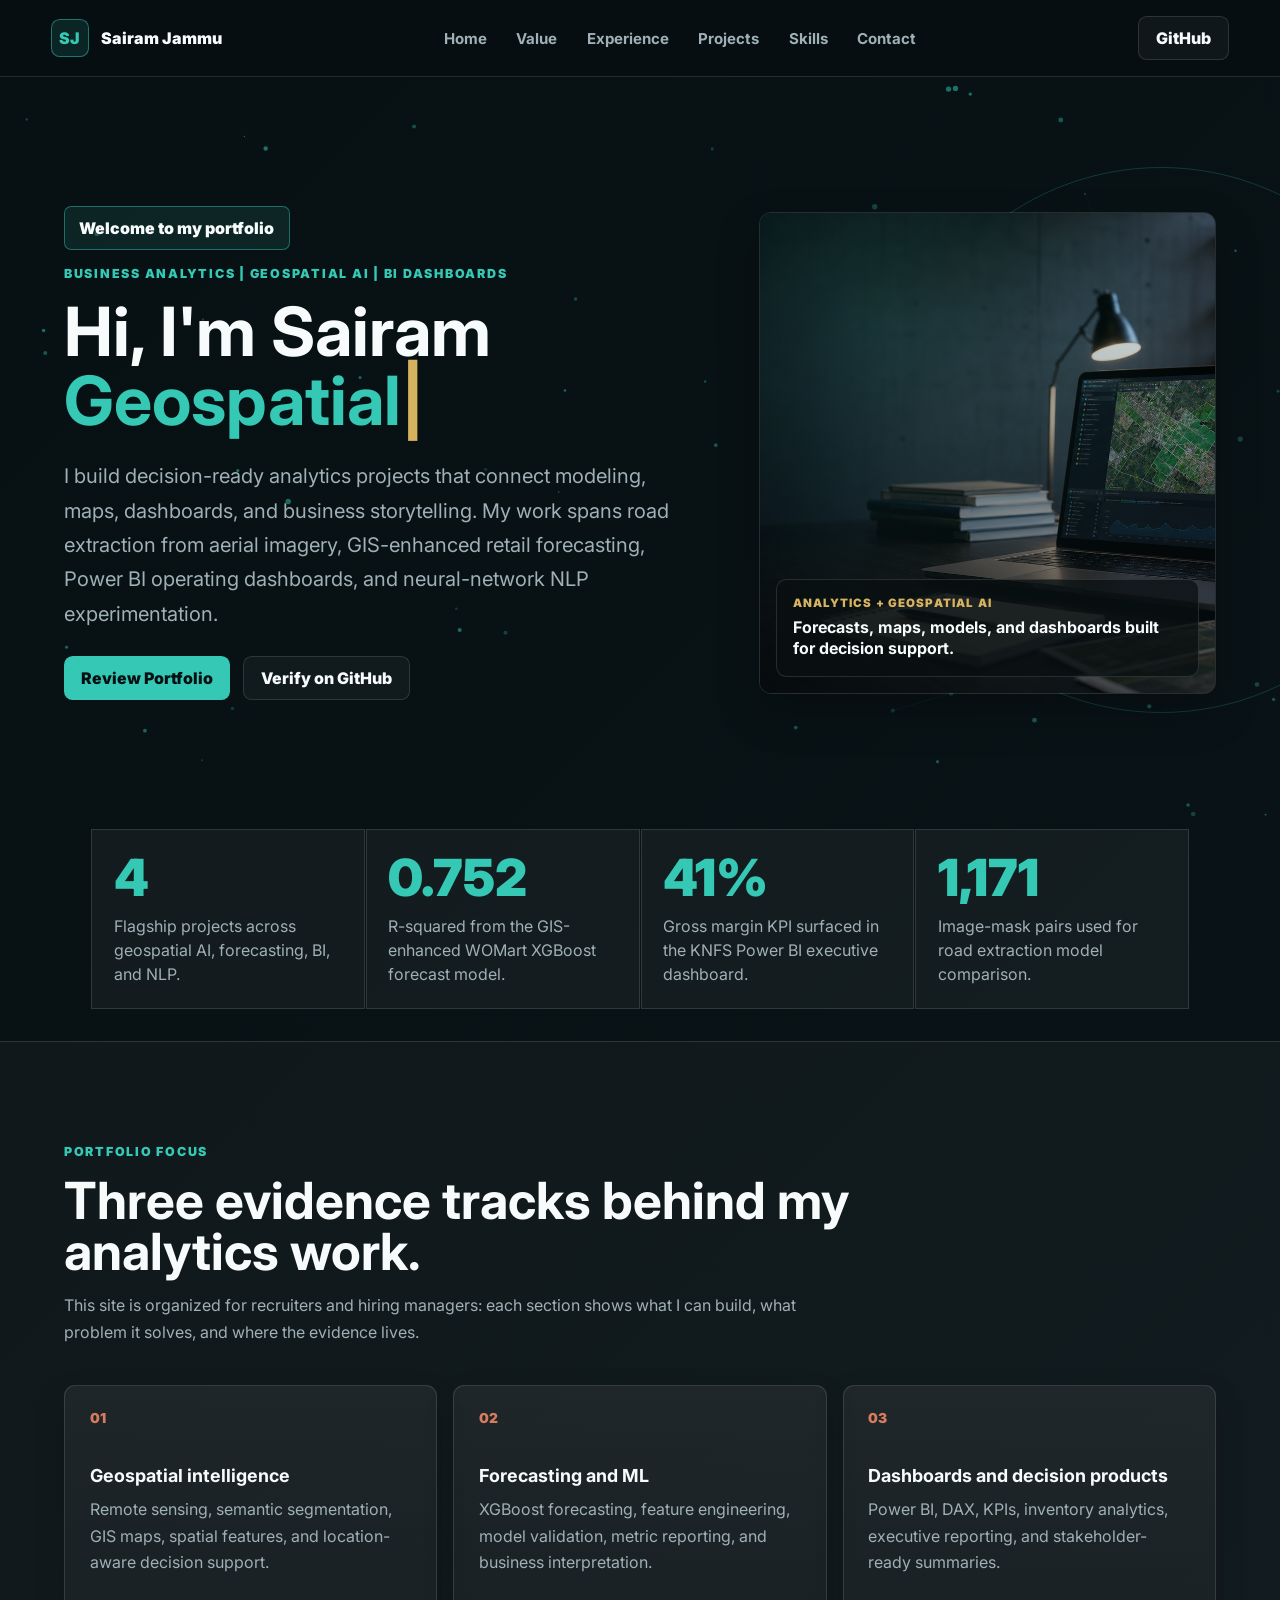
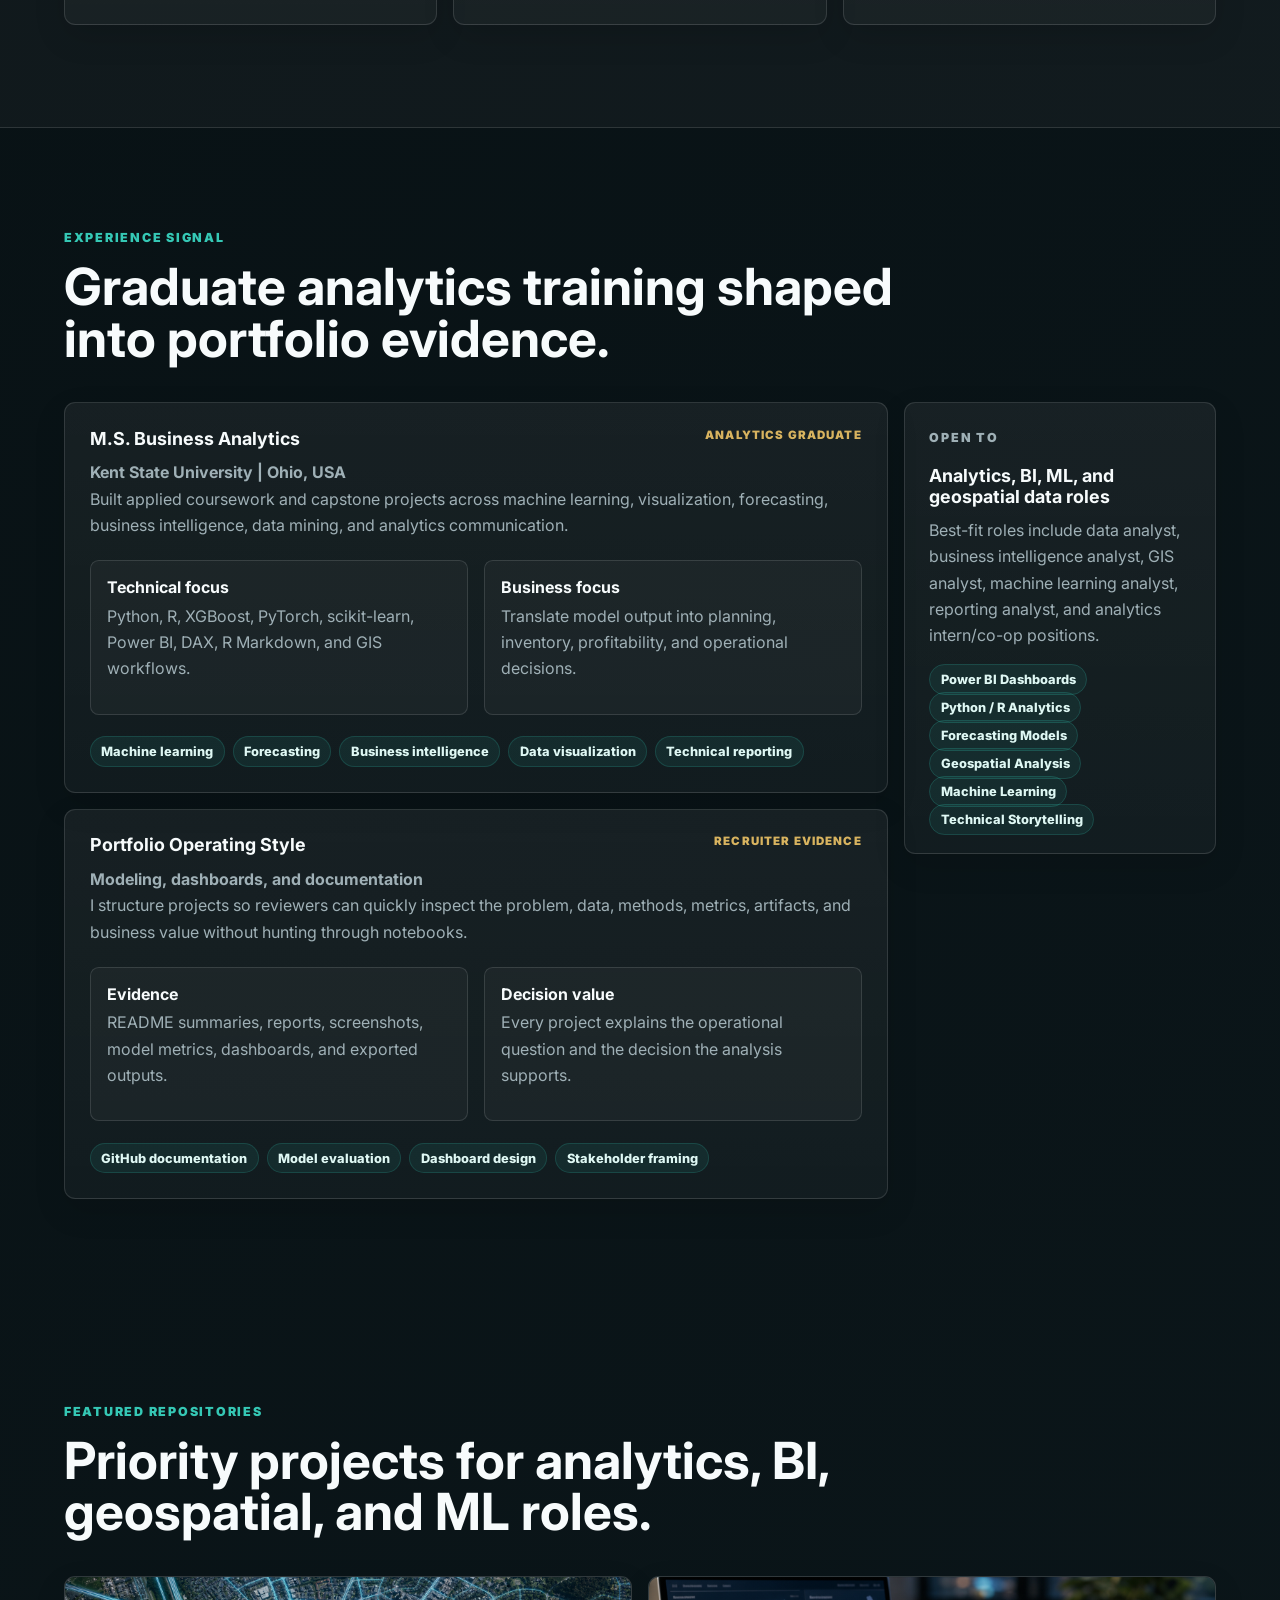
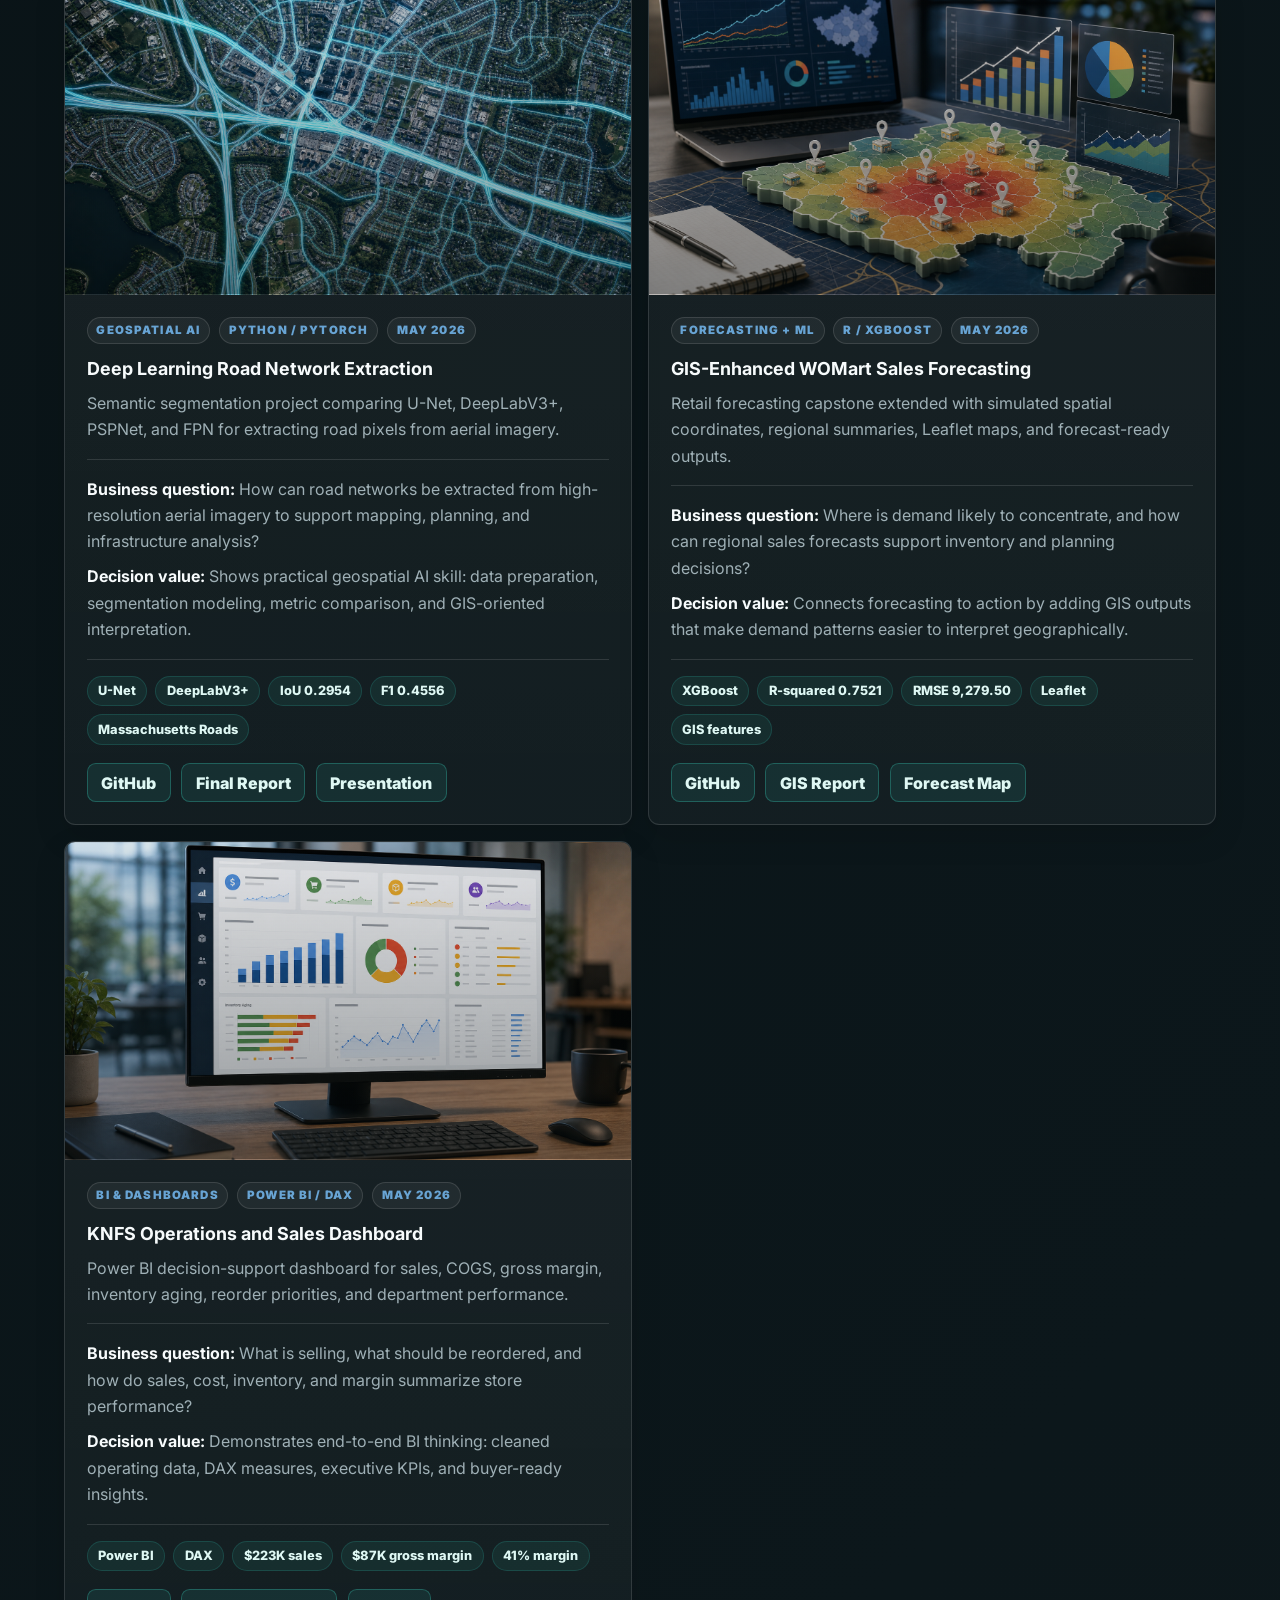
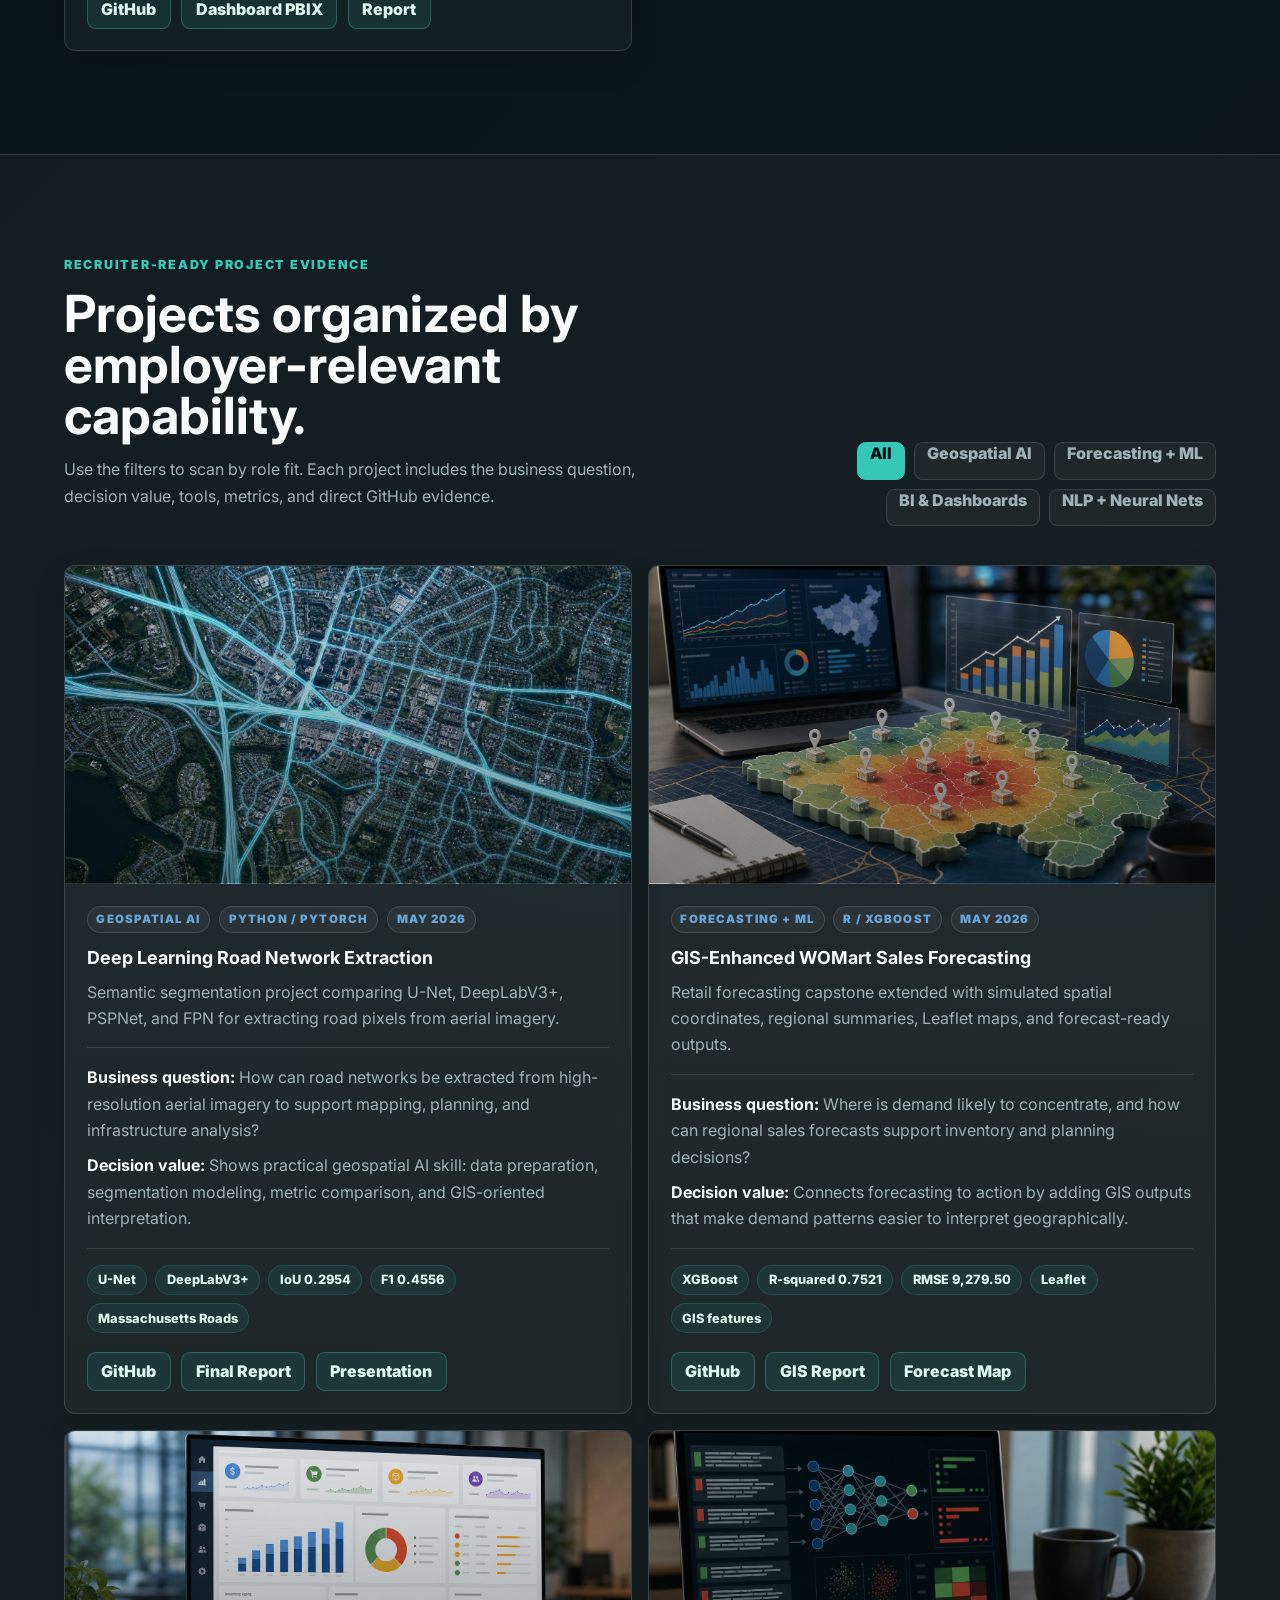
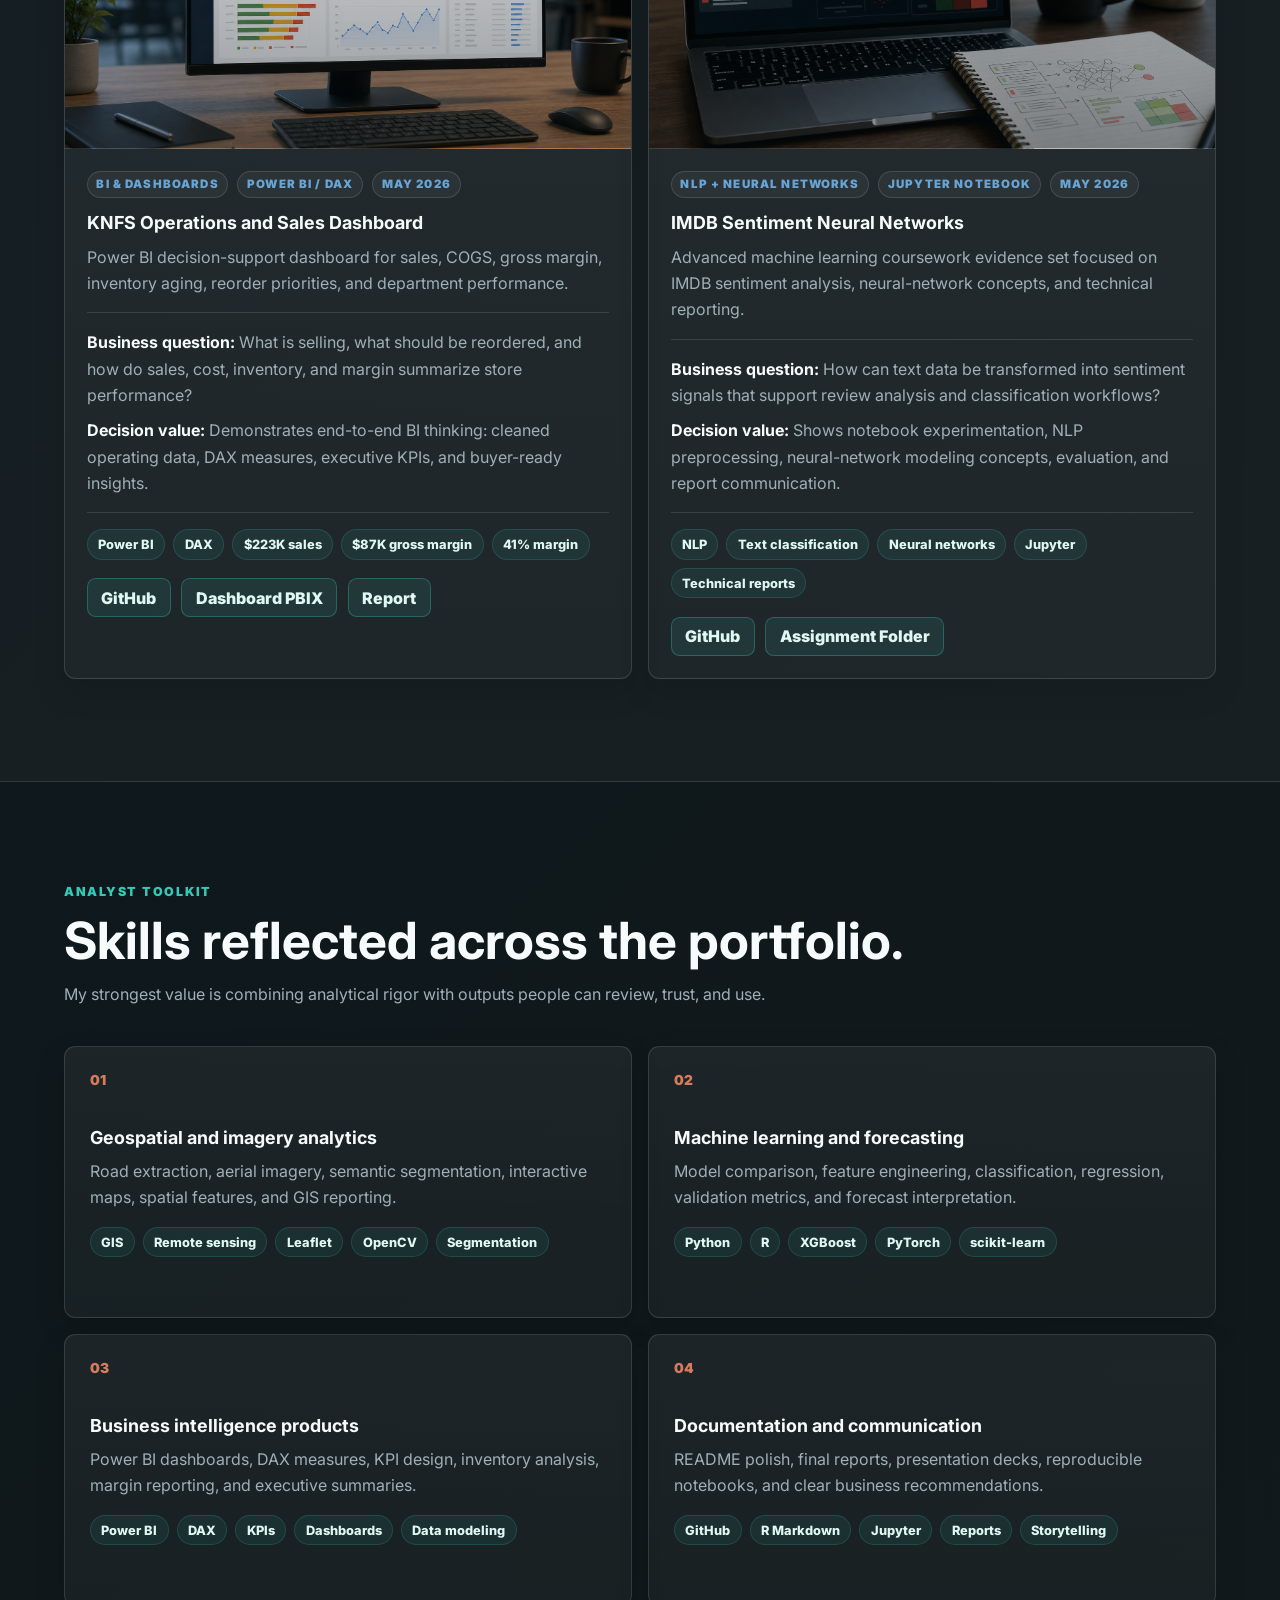
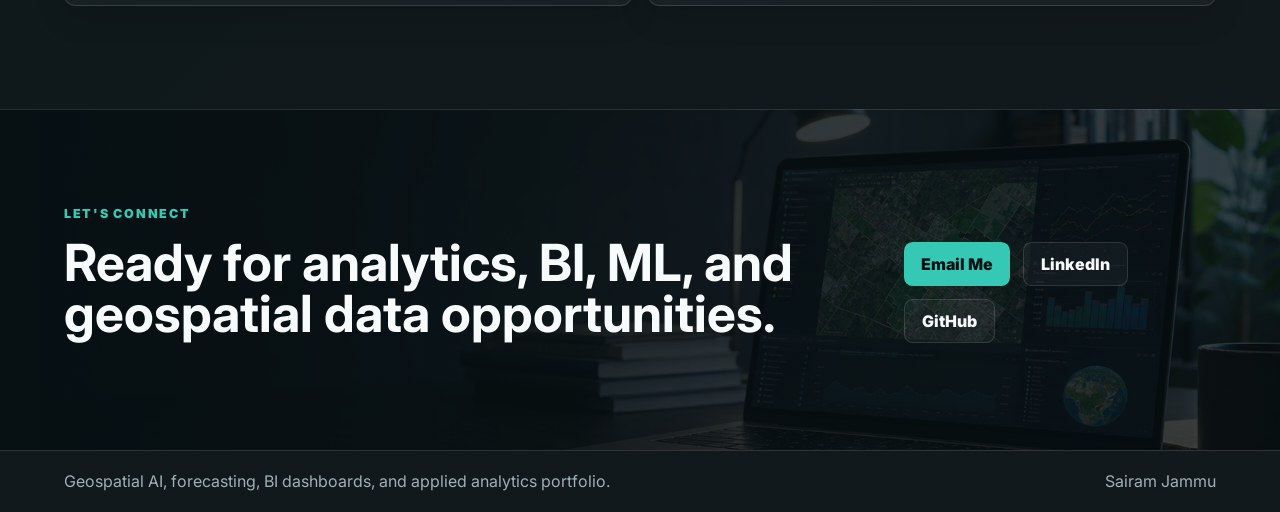
==== commit 91fbd42f: "Make portfolio recruiter ready" ====
--- a/index.html
+++ b/index.html
@@ -3,19 +3,26 @@
   <head>
     <meta charset="UTF-8" />
     <meta name="viewport" content="width=device-width, initial-scale=1.0" />
-    <title>Sairam Jammu | Analytics, Geospatial AI, and BI Portfolio</title>
+    <title>Sairam Jammu | Geospatial AI, Forecasting, and BI Portfolio</title>
     <meta
       name="description"
-      content="Portfolio for Sairam Jammu: geospatial AI, machine learning, forecasting, Power BI dashboards, and applied business analytics projects."
+      content="Recruiter-ready analytics portfolio for Sairam Jammu: geospatial AI, machine learning, sales forecasting, Power BI dashboards, NLP, and decision intelligence."
     />
     <meta property="og:title" content="Sairam Jammu | Analytics Portfolio" />
     <meta
       property="og:description"
-      content="Applied analytics portfolio covering geospatial AI, retail forecasting, NLP, and decision-support dashboards."
+      content="Applied analytics portfolio covering geospatial AI, retail forecasting, NLP, Power BI, and business decision-support projects."
     />
     <meta property="og:type" content="website" />
-    <link rel="preconnect" href="https://images.unsplash.com" />
-    <link rel="stylesheet" href="styles.css" />
+    <meta property="og:image" content="assets/images/portfolio-hero.png" />
+    <meta name="twitter:card" content="summary_large_image" />
+    <link rel="preconnect" href="https://fonts.googleapis.com" />
+    <link rel="preconnect" href="https://fonts.gstatic.com" crossorigin />
+    <link
+      href="https://fonts.googleapis.com/css2?family=Inter:wght@400;500;600;700;800;900&display=swap"
+      rel="stylesheet"
+    />
+    <link rel="stylesheet" href="styles.css?v=8" />
   </head>
   <body>
     <header class="site-header">
@@ -24,242 +31,270 @@
         <span>Sairam Jammu</span>
       </a>
       <nav class="nav-links" aria-label="Primary navigation">
-        <a href="#impact">Impact</a>
+        <a href="#home">Home</a>
+        <a href="#value">Value</a>
+        <a href="#experience">Experience</a>
         <a href="#projects">Projects</a>
-        <a href="#experience">Experience</a>
         <a href="#skills">Skills</a>
         <a href="#contact">Contact</a>
       </nav>
-      <a class="nav-action" href="https://github.com/SairamJammu" target="_blank" rel="noreferrer">GitHub</a>
+      <a class="header-button" href="https://github.com/SairamJammu" target="_blank" rel="noreferrer">GitHub</a>
     </header>
 
-    <main id="home">
-      <section class="hero" aria-label="Portfolio introduction">
+    <main>
+      <section class="hero" id="home">
+        <canvas class="hero-canvas" id="heroCanvas" aria-hidden="true"></canvas>
         <div class="hero-copy">
-          <p class="eyebrow">Business Analytics | Geospatial AI | Decision Intelligence</p>
-          <h1>Sairam Jammu</h1>
-          <p class="hero-title">I turn messy data into models, maps, and dashboards that people can act on.</p>
-          <p class="hero-text">
-            Business Analytics graduate student with project experience in geospatial machine learning,
-            retail forecasting, Power BI reporting, NLP, and applied model documentation.
+          <p class="welcome-badge">Welcome to my portfolio</p>
+          <p class="eyebrow">Business Analytics | Geospatial AI | BI Dashboards</p>
+          <h1>Hi, I'm Sairam <span id="typedRole">Analytics Professional</span></h1>
+          <p class="hero-lede">
+            I build decision-ready analytics projects that connect modeling, maps, dashboards, and business
+            storytelling. My work spans road extraction from aerial imagery, GIS-enhanced retail forecasting,
+            Power BI operating dashboards, and neural-network NLP experimentation.
           </p>
-          <div class="hero-actions" aria-label="Portfolio actions">
-            <a class="button primary" href="#projects">View Projects</a>
-            <a class="button secondary" href="mailto:jammusairam3@gmail.com">Contact Me</a>
-          </div>
-        </div>
-      </section>
-
-      <section class="proof-strip" id="impact" aria-label="Portfolio highlights">
+          <div class="hero-actions">
+            <a class="primary-button" href="#projects">Review Portfolio</a>
+            <a class="secondary-button" href="https://github.com/SairamJammu?tab=repositories" target="_blank" rel="noreferrer">
+              Verify on GitHub
+            </a>
+          </div>
+        </div>
+        <div class="hero-visual" aria-label="Analytics and geospatial portfolio visual">
+          <img src="assets/images/portfolio-hero.png" alt="Laptop with GIS dashboard, map layers, charts, and forecasting visuals" />
+          <div class="visual-caption">
+            <span>Analytics + Geospatial AI</span>
+            <strong>Forecasts, maps, models, and dashboards built for decision support.</strong>
+          </div>
+        </div>
+      </section>
+
+      <section class="proof-strip" aria-label="Portfolio highlights">
         <article>
           <span>4</span>
-          <p>Portfolio-ready analytics projects across geospatial AI, forecasting, BI, and NLP.</p>
+          <p>Flagship projects across geospatial AI, forecasting, BI, and NLP.</p>
+        </article>
+        <article>
+          <span>0.752</span>
+          <p>R-squared from the GIS-enhanced WOMart XGBoost forecast model.</p>
         </article>
         <article>
           <span>41%</span>
-          <p>Gross margin KPI surfaced in the KNFS Power BI operating dashboard.</p>
+          <p>Gross margin KPI surfaced in the KNFS Power BI executive dashboard.</p>
         </article>
         <article>
-          <span>0.752</span>
-          <p>R-squared from the GIS-enhanced WOMart sales forecasting model.</p>
+          <span>1,171</span>
+          <p>Image-mask pairs used for road extraction model comparison.</p>
         </article>
-        <article>
-          <span>0.4556</span>
-          <p>F1 score from the strongest road segmentation experiment.</p>
-        </article>
-      </section>
-
-      <section class="section intro-section">
+      </section>
+
+      <section class="section intro-band" id="value">
         <div class="section-heading">
-          <p class="eyebrow">What I Build</p>
-          <h2>Applied analytics work with a clear line from data to decision.</h2>
-          <p>
-            My strongest projects combine technical modeling with business framing: clean the data, choose the
-            right analytical method, build an interpretable output, and explain why the result matters.
+          <p class="eyebrow">Portfolio Focus</p>
+          <h2>Three evidence tracks behind my analytics work.</h2>
+          <p class="section-lede">
+            This site is organized for recruiters and hiring managers: each section shows what I can build,
+            what problem it solves, and where the evidence lives.
           </p>
         </div>
         <div class="focus-grid">
-          <article class="focus-card">
+          <a class="focus-card" href="#projects" data-focus-filter="Geospatial AI">
             <span>01</span>
-            <h3>Geospatial Intelligence</h3>
-            <p>Remote sensing, semantic segmentation, road extraction, and GIS-oriented problem framing.</p>
-          </article>
-          <article class="focus-card">
+            <h3>Geospatial intelligence</h3>
+            <p>Remote sensing, semantic segmentation, GIS maps, spatial features, and location-aware decision support.</p>
+          </a>
+          <a class="focus-card" href="#projects" data-focus-filter="Forecasting + ML">
             <span>02</span>
             <h3>Forecasting and ML</h3>
-            <p>Retail demand forecasting, feature engineering, validation metrics, and model comparison.</p>
-          </article>
-          <article class="focus-card">
+            <p>XGBoost forecasting, feature engineering, model validation, metric reporting, and business interpretation.</p>
+          </a>
+          <a class="focus-card" href="#projects" data-focus-filter="BI & Dashboards">
             <span>03</span>
-            <h3>Decision Products</h3>
-            <p>Power BI and Shiny dashboards built around operating questions, KPIs, and recommendations.</p>
-          </article>
-        </div>
-      </section>
-
-      <section class="section project-section" id="projects">
-        <div class="section-heading">
-          <p class="eyebrow">Selected Work</p>
-          <h2>Projects with evidence a reviewer can inspect quickly.</h2>
-        </div>
-        <div class="project-grid">
-          <article class="project-card featured">
-            <img
-              src="https://images.unsplash.com/photo-1524661135-423995f22d0b?auto=format&fit=crop&w=1200&q=80"
-              alt="Aerial view of road networks and city blocks"
-            />
-            <div class="project-body">
-              <p class="project-type">Geospatial AI</p>
-              <h3>Deep Learning Road Network Extraction</h3>
-              <p>
-                Semantic segmentation project using U-Net, DeepLabV3+, PSPNet, and FPN to identify road pixels
-                from aerial imagery.
-              </p>
-              <dl class="project-evidence">
-                <div><dt>Best result</dt><dd>U-Net, F1 0.4556</dd></div>
-                <div><dt>Use case</dt><dd>GIS mapping and infrastructure extraction</dd></div>
-              </dl>
-              <a href="https://github.com/SairamJammu/deep-learning-road-network-extraction" target="_blank" rel="noreferrer">View Repository</a>
-            </div>
-          </article>
-
-          <article class="project-card">
-            <div class="project-body">
-              <p class="project-type">Forecasting + GIS</p>
-              <h3>WOMart Sales Forecasting Capstone</h3>
-              <p>
-                Retail sales forecasting workflow extended with simulated spatial coordinates, regional summaries,
-                interactive maps, and forecast-ready outputs.
-              </p>
-              <dl class="project-evidence">
-                <div><dt>Model</dt><dd>XGBoost with GIS features</dd></div>
-                <div><dt>Validation</dt><dd>R-squared 0.7521</dd></div>
-              </dl>
-              <a href="https://github.com/SairamJammu/womart-sales-forecasting-capstone" target="_blank" rel="noreferrer">View Repository</a>
-            </div>
-          </article>
-
-          <article class="project-card">
-            <div class="project-body">
-              <p class="project-type">Business Intelligence</p>
-              <h3>KNFS Operations and Sales Dashboard</h3>
-              <p>
-                Power BI decision-support dashboard for sales, COGS, gross margin, inventory aging, department
-                performance, and reorder priorities.
-              </p>
-              <dl class="project-evidence">
-                <div><dt>Tool</dt><dd>Power BI + DAX</dd></div>
-                <div><dt>Output</dt><dd>Executive KPI dashboard</dd></div>
-              </dl>
-              <a href="https://github.com/SairamJammu/knfs-operations-sales-dashboard" target="_blank" rel="noreferrer">View Repository</a>
-            </div>
-          </article>
-
-          <article class="project-card">
-            <div class="project-body">
-              <p class="project-type">NLP + Neural Networks</p>
-              <h3>Advanced ML Coursework Portfolio</h3>
-              <p>
-                Coursework evidence set covering IMDB sentiment classification, notebook-based experimentation,
-                technical reporting, and model communication.
-              </p>
-              <dl class="project-evidence">
-                <div><dt>Focus</dt><dd>Text classification</dd></div>
-                <div><dt>Format</dt><dd>Notebook and report deliverables</dd></div>
-              </dl>
-              <a href="https://github.com/SairamJammu/imdb-sentiment-neural-networks" target="_blank" rel="noreferrer">View Repository</a>
-            </div>
-          </article>
+            <h3>Dashboards and decision products</h3>
+            <p>Power BI, DAX, KPIs, inventory analytics, executive reporting, and stakeholder-ready summaries.</p>
+          </a>
         </div>
       </section>
 
       <section class="section experience-section" id="experience">
         <div class="section-heading">
           <p class="eyebrow">Experience Signal</p>
-          <h2>Graduate analytics work shaped into portfolio evidence.</h2>
-        </div>
-        <div class="timeline">
-          <article class="timeline-card">
-            <div class="timeline-meta">Kent State University</div>
-            <h3>M.S. Business Analytics</h3>
+          <h2>Graduate analytics training shaped into portfolio evidence.</h2>
+        </div>
+        <div class="experience-layout">
+          <div class="experience-stack">
+            <article class="experience-card">
+              <div class="experience-topline">
+                <div>
+                  <h3>M.S. Business Analytics</h3>
+                  <p class="role-meta">Kent State University | Ohio, USA</p>
+                </div>
+                <span>Analytics Graduate</span>
+              </div>
+              <p class="experience-summary">
+                Built applied coursework and capstone projects across machine learning, visualization, forecasting,
+                business intelligence, data mining, and analytics communication.
+              </p>
+              <div class="experience-columns">
+                <div>
+                  <h4>Technical focus</h4>
+                  <p>Python, R, XGBoost, PyTorch, scikit-learn, Power BI, DAX, R Markdown, and GIS workflows.</p>
+                </div>
+                <div>
+                  <h4>Business focus</h4>
+                  <p>Translate model output into planning, inventory, profitability, and operational decisions.</p>
+                </div>
+              </div>
+              <div class="experience-points">
+                <span>Machine learning</span>
+                <span>Forecasting</span>
+                <span>Business intelligence</span>
+                <span>Data visualization</span>
+                <span>Technical reporting</span>
+              </div>
+            </article>
+
+            <article class="experience-card">
+              <div class="experience-topline">
+                <div>
+                  <h3>Portfolio Operating Style</h3>
+                  <p class="role-meta">Modeling, dashboards, and documentation</p>
+                </div>
+                <span>Recruiter Evidence</span>
+              </div>
+              <p class="experience-summary">
+                I structure projects so reviewers can quickly inspect the problem, data, methods, metrics,
+                artifacts, and business value without hunting through notebooks.
+              </p>
+              <div class="experience-columns">
+                <div>
+                  <h4>Evidence</h4>
+                  <p>README summaries, reports, screenshots, model metrics, dashboards, and exported outputs.</p>
+                </div>
+                <div>
+                  <h4>Decision value</h4>
+                  <p>Every project explains the operational question and the decision the analysis supports.</p>
+                </div>
+              </div>
+              <div class="experience-points">
+                <span>GitHub documentation</span>
+                <span>Model evaluation</span>
+                <span>Dashboard design</span>
+                <span>Stakeholder framing</span>
+              </div>
+            </article>
+          </div>
+
+          <aside class="education-card">
+            <p class="eyebrow">Open To</p>
+            <h3>Analytics, BI, ML, and geospatial data roles</h3>
             <p>
-              Graduate work across machine learning, visualization, predictive modeling, business intelligence,
-              and applied analytics communication.
+              Best-fit roles include data analyst, business intelligence analyst, GIS analyst, machine learning
+              analyst, reporting analyst, and analytics intern/co-op positions.
             </p>
-            <div class="tag-row">
-              <span>Machine Learning</span>
-              <span>Data Visualization</span>
-              <span>Business Analytics</span>
-              <span>Project Reports</span>
-            </div>
-          </article>
-          <article class="timeline-card">
-            <div class="timeline-meta">Technical Strength</div>
-            <h3>Modeling With Communication</h3>
-            <p>
-              I focus on making models inspectable: assumptions, metrics, outputs, and business value are
-              documented so the work is easier to review and reuse.
+            <div class="course-markers">
+              <div class="course-marker"><span>Power BI Dashboards</span></div>
+              <div class="course-marker"><span>Python / R Analytics</span></div>
+              <div class="course-marker"><span>Forecasting Models</span></div>
+              <div class="course-marker"><span>Geospatial Analysis</span></div>
+              <div class="course-marker"><span>Machine Learning</span></div>
+              <div class="course-marker"><span>Technical Storytelling</span></div>
+            </div>
+          </aside>
+        </div>
+      </section>
+
+      <section class="section featured-section">
+        <div class="section-heading">
+          <p class="eyebrow">Featured Repositories</p>
+          <h2>Priority projects for analytics, BI, geospatial, and ML roles.</h2>
+        </div>
+        <div class="featured-grid" id="featuredProjects"></div>
+      </section>
+
+      <section class="section projects-section" id="projects">
+        <div class="section-heading project-heading">
+          <div>
+            <p class="eyebrow">Recruiter-Ready Project Evidence</p>
+            <h2>Projects organized by employer-relevant capability.</h2>
+            <p class="section-lede">
+              Use the filters to scan by role fit. Each project includes the business question, decision value,
+              tools, metrics, and direct GitHub evidence.
             </p>
-            <div class="tag-row">
-              <span>Python</span>
-              <span>R</span>
-              <span>PyTorch</span>
-              <span>XGBoost</span>
-            </div>
-          </article>
-          <article class="timeline-card">
-            <div class="timeline-meta">Decision Products</div>
-            <h3>Dashboards and Reports</h3>
-            <p>
-              I build dashboards and reports around operating questions: sales performance, stock risk, forecast
-              demand, regional variation, and action priorities.
-            </p>
-            <div class="tag-row">
-              <span>Power BI</span>
-              <span>DAX</span>
-              <span>R Shiny</span>
-              <span>Leaflet</span>
-            </div>
-          </article>
-        </div>
+          </div>
+          <div class="filters" aria-label="Project filters">
+            <button class="filter-button active" type="button" data-filter="all">All</button>
+            <button class="filter-button" type="button" data-filter="Geospatial AI">Geospatial AI</button>
+            <button class="filter-button" type="button" data-filter="Forecasting + ML">Forecasting + ML</button>
+            <button class="filter-button" type="button" data-filter="BI & Dashboards">BI & Dashboards</button>
+            <button class="filter-button" type="button" data-filter="NLP + Neural Networks">NLP + Neural Nets</button>
+          </div>
+        </div>
+        <div class="project-grid" id="projectGrid"></div>
       </section>
 
       <section class="section skills-section" id="skills">
         <div class="section-heading">
-          <p class="eyebrow">Technical Stack</p>
-          <h2>Tools grouped by the work they support.</h2>
-        </div>
-        <div class="skills-grid">
-          <article>
-            <h3>Geospatial and Imagery</h3>
-            <p>GIS concepts, remote sensing, aerial imagery, semantic segmentation, road extraction.</p>
+          <p class="eyebrow">Analyst Toolkit</p>
+          <h2>Skills reflected across the portfolio.</h2>
+          <p class="section-lede">
+            My strongest value is combining analytical rigor with outputs people can review, trust, and use.
+          </p>
+        </div>
+        <div class="skills-flow">
+          <article class="skill-card">
+            <span class="skill-step">01</span>
+            <h3>Geospatial and imagery analytics</h3>
+            <p>Road extraction, aerial imagery, semantic segmentation, interactive maps, spatial features, and GIS reporting.</p>
+            <div class="skill-tags">
+              <span>GIS</span><span>Remote sensing</span><span>Leaflet</span><span>OpenCV</span><span>Segmentation</span>
+            </div>
           </article>
-          <article>
-            <h3>Machine Learning</h3>
-            <p>Python, PyTorch, scikit-learn, XGBoost, LightGBM, ARIMA, model evaluation.</p>
+          <article class="skill-card">
+            <span class="skill-step">02</span>
+            <h3>Machine learning and forecasting</h3>
+            <p>Model comparison, feature engineering, classification, regression, validation metrics, and forecast interpretation.</p>
+            <div class="skill-tags">
+              <span>Python</span><span>R</span><span>XGBoost</span><span>PyTorch</span><span>scikit-learn</span>
+            </div>
           </article>
-          <article>
-            <h3>Analytics Products</h3>
-            <p>Power BI, DAX, R Shiny, Leaflet, KPI design, dashboard storytelling.</p>
+          <article class="skill-card">
+            <span class="skill-step">03</span>
+            <h3>Business intelligence products</h3>
+            <p>Power BI dashboards, DAX measures, KPI design, inventory analysis, margin reporting, and executive summaries.</p>
+            <div class="skill-tags">
+              <span>Power BI</span><span>DAX</span><span>KPIs</span><span>Dashboards</span><span>Data modeling</span>
+            </div>
           </article>
-          <article>
-            <h3>Workflow</h3>
-            <p>Jupyter, GitHub, R Markdown, reproducible reports, structured documentation.</p>
+          <article class="skill-card">
+            <span class="skill-step">04</span>
+            <h3>Documentation and communication</h3>
+            <p>README polish, final reports, presentation decks, reproducible notebooks, and clear business recommendations.</p>
+            <div class="skill-tags">
+              <span>GitHub</span><span>R Markdown</span><span>Jupyter</span><span>Reports</span><span>Storytelling</span>
+            </div>
           </article>
         </div>
       </section>
 
-      <section class="contact" id="contact">
-        <p class="eyebrow">Contact</p>
-        <h2>Open to analytics, geospatial data, machine learning, and dashboard-focused opportunities.</h2>
+      <section class="contact-section" id="contact">
+        <div>
+          <p class="eyebrow">Let's Connect</p>
+          <h2>Ready for analytics, BI, ML, and geospatial data opportunities.</h2>
+        </div>
         <div class="contact-actions">
-          <a class="button primary" href="mailto:jammusairam3@gmail.com">jammusairam3@gmail.com</a>
-          <a class="button secondary" href="https://linkedin.com/in/jammusairam" target="_blank" rel="noreferrer">LinkedIn</a>
-          <a class="button secondary" href="https://github.com/SairamJammu" target="_blank" rel="noreferrer">GitHub</a>
+          <a class="primary-button contact-link" href="mailto:jammusairam3@gmail.com">Email Me</a>
+          <a class="secondary-button contact-link" href="https://linkedin.com/in/jammusairam" target="_blank" rel="noreferrer">LinkedIn</a>
+          <a class="secondary-button contact-link" href="https://github.com/SairamJammu" target="_blank" rel="noreferrer">GitHub</a>
         </div>
       </section>
     </main>
 
-    <script src="script.js"></script>
+    <footer class="site-footer">
+      <span>Geospatial AI, forecasting, BI dashboards, and applied analytics portfolio.</span>
+      <span>Sairam Jammu</span>
+    </footer>
+
+    <script src="script.js?v=8"></script>
   </body>
 </html>
--- a/styles.css
+++ b/styles.css
@@ -1,17 +1,17 @@
 :root {
-  --ink: #111817;
-  --ink-2: #263433;
-  --bg: #f4f1ea;
-  --surface: #fffaf0;
-  --surface-2: #e8f1ed;
-  --line: rgba(17, 24, 23, 0.14);
-  --muted: #5c6864;
-  --green: #26755d;
-  --green-dark: #123f34;
-  --blue: #2f6f9f;
-  --rust: #b45e3c;
-  --gold: #ba8a2f;
-  --shadow: 0 18px 50px rgba(37, 44, 40, 0.14);
+  color-scheme: dark;
+  --bg: #0a1012;
+  --panel: #10191d;
+  --panel-2: #162126;
+  --text: #f7fbfc;
+  --muted: #9fb0b6;
+  --line: rgba(255, 255, 255, 0.12);
+  --teal: #35c8b5;
+  --coral: #d77b5f;
+  --gold: #d8b35f;
+  --blue: #68a4d4;
+  --ink: #061012;
+  --shadow: 0 18px 42px rgba(0, 0, 0, 0.26);
 }
 
 * {
@@ -23,10 +23,11 @@
 }
 
 body {
-  background: var(--bg);
-  color: var(--ink);
-  font-family: Inter, ui-sans-serif, system-ui, -apple-system, BlinkMacSystemFont, "Segoe UI", sans-serif;
+  background: linear-gradient(135deg, #071013 0%, #0c171b 58%, #12191c 100%);
+  color: var(--text);
+  font-family: Inter, system-ui, -apple-system, BlinkMacSystemFont, "Segoe UI", sans-serif;
   margin: 0;
+  min-width: 320px;
 }
 
 a {
@@ -34,206 +35,299 @@
   text-decoration: none;
 }
 
+button {
+  font: inherit;
+}
+
 .site-header {
   align-items: center;
-  background: rgba(244, 241, 234, 0.88);
+  background: rgba(8, 15, 18, 0.86);
   backdrop-filter: blur(18px);
   border-bottom: 1px solid var(--line);
   display: flex;
-  gap: 22px;
+  gap: 1rem;
   justify-content: space-between;
-  left: 0;
-  min-height: 72px;
-  padding: 12px clamp(20px, 5vw, 64px);
-  position: fixed;
-  right: 0;
+  padding: 1rem clamp(1rem, 4vw, 4rem);
+  position: sticky;
   top: 0;
   z-index: 20;
 }
 
 .site-header.is-scrolled {
-  box-shadow: 0 10px 34px rgba(17, 24, 23, 0.12);
+  box-shadow: 0 14px 34px rgba(0, 0, 0, 0.28);
 }
 
 .brand,
 .nav-links,
 .hero-actions,
 .contact-actions,
-.tag-row {
+.filters {
   align-items: center;
   display: flex;
 }
 
 .brand {
-  gap: 12px;
-  font-weight: 850;
+  gap: 0.75rem;
+  font-weight: 900;
   white-space: nowrap;
 }
 
 .brand-mark {
-  align-items: center;
-  background: var(--green-dark);
-  border-radius: 8px;
-  color: #fffaf0;
-  display: inline-flex;
-  height: 38px;
-  justify-content: center;
-  width: 38px;
+  background: rgba(53, 200, 181, 0.12);
+  border: 1px solid rgba(53, 200, 181, 0.5);
+  border-radius: 0.55rem;
+  color: var(--teal);
+  display: grid;
+  height: 2.35rem;
+  place-items: center;
+  width: 2.35rem;
 }
 
 .nav-links {
   color: var(--muted);
-  gap: clamp(12px, 2.5vw, 30px);
-  font-size: 0.95rem;
-  font-weight: 750;
-}
-
-.nav-links a,
-.nav-action,
-.button,
-.project-card a {
-  transition: background 180ms ease, border-color 180ms ease, color 180ms ease, transform 180ms ease;
+  gap: clamp(0.75rem, 2.8vw, 1.85rem);
+  font-size: 0.94rem;
+  font-weight: 700;
 }
 
 .nav-links a:hover {
+  color: var(--text);
+}
+
+.header-button,
+.primary-button,
+.secondary-button,
+.card-link,
+.filter-button {
+  border-radius: 0.55rem;
+  display: inline-flex;
+  font-weight: 850;
+  justify-content: center;
+  min-height: 2.75rem;
+  transition: transform 180ms ease, border-color 180ms ease, background 180ms ease;
+}
+
+.header-button,
+.secondary-button,
+.filter-button {
+  background: rgba(255, 255, 255, 0.04);
+  border: 1px solid var(--line);
+}
+
+.header-button,
+.primary-button,
+.secondary-button {
+  align-items: center;
+  padding: 0 1.05rem;
+}
+
+.primary-button {
+  background: var(--teal);
   color: var(--ink);
 }
 
-.nav-action {
-  border: 1px solid var(--line);
-  border-radius: 8px;
-  color: var(--green-dark);
-  font-weight: 850;
-  padding: 12px 18px;
-}
-
-.nav-action:hover,
-.button:hover,
-.project-card a:hover {
+.header-button:hover,
+.primary-button:hover,
+.secondary-button:hover,
+.card-link:hover,
+.filter-button:hover {
   transform: translateY(-2px);
 }
 
 .hero {
-  background:
-    linear-gradient(90deg, rgba(11, 25, 22, 0.88), rgba(11, 25, 22, 0.62) 52%, rgba(11, 25, 22, 0.18)),
-    url("https://images.unsplash.com/photo-1446776811953-b23d57bd21aa?auto=format&fit=crop&w=2200&q=80") center / cover;
-  color: #fffaf0;
-  min-height: 86vh;
-  padding: 132px clamp(20px, 6vw, 78px) 70px;
+  align-items: center;
+  display: grid;
+  gap: clamp(2rem, 6vw, 5rem);
+  grid-template-columns: minmax(0, 1.15fr) minmax(20rem, 0.85fr);
+  min-height: calc(92vh - 4.75rem);
+  overflow: hidden;
+  padding: clamp(3rem, 7vw, 5.5rem) clamp(1rem, 5vw, 5rem);
   position: relative;
 }
 
 .hero::after {
-  background: linear-gradient(0deg, rgba(244, 241, 234, 1), rgba(244, 241, 234, 0));
-  bottom: 0;
+  animation: orbitPulse 6s ease-in-out infinite alternate;
+  border: 1px solid rgba(53, 200, 181, 0.22);
+  border-radius: 50%;
   content: "";
-  height: 80px;
-  left: 0;
+  height: 34rem;
+  inset: 12% -12% auto auto;
   position: absolute;
-  right: 0;
-}
-
-.hero-copy {
-  max-width: 940px;
+  width: 34rem;
+}
+
+.hero-canvas {
+  height: 100%;
+  inset: 0;
+  opacity: 0.82;
+  position: absolute;
+  width: 100%;
+}
+
+.hero-copy,
+.hero-visual {
   position: relative;
   z-index: 1;
 }
 
+.hero-copy {
+  max-width: 58rem;
+}
+
+.welcome-badge {
+  background: rgba(53, 200, 181, 0.11);
+  border: 1px solid rgba(53, 200, 181, 0.45);
+  border-radius: 0.45rem;
+  color: var(--text);
+  display: inline-flex;
+  font-weight: 900;
+  margin-bottom: 1rem;
+  padding: 0.7rem 0.9rem;
+}
+
 .eyebrow {
-  color: var(--gold);
+  color: var(--teal);
   font-size: 0.78rem;
   font-weight: 900;
-  letter-spacing: 0.13em;
-  margin: 0 0 16px;
+  letter-spacing: 0.14em;
+  margin: 0 0 1rem;
   text-transform: uppercase;
-}
-
-.hero .eyebrow {
-  color: #cdebd8;
 }
 
 h1,
 h2,
 h3,
+h4,
 p {
   margin-top: 0;
 }
 
 h1 {
-  font-size: clamp(3.5rem, 7.4vw, 6.4rem);
+  font-size: clamp(2.55rem, 5.3vw, 4.7rem);
   letter-spacing: 0;
-  line-height: 0.94;
-  margin-bottom: 18px;
-}
-
-.hero-title {
-  font-size: clamp(2rem, 4.2vw, 4rem);
-  font-weight: 900;
+  line-height: 1.02;
+  margin-bottom: 1.25rem;
+  max-width: 15ch;
+}
+
+#typedRole {
+  color: var(--teal);
+  display: block;
+  min-height: 1.08em;
+}
+
+#typedRole::after {
+  animation: blink 0.8s step-end infinite;
+  color: var(--gold);
+  content: "|";
+}
+
+h2 {
+  font-size: clamp(2rem, 4vw, 3.8rem);
   letter-spacing: 0;
   line-height: 1;
-  margin-bottom: 24px;
-  max-width: 890px;
-}
-
-.hero-text {
-  color: rgba(255, 250, 240, 0.86);
-  font-size: clamp(1rem, 1.35vw, 1.2rem);
-  line-height: 1.65;
-  max-width: 720px;
+  margin-bottom: 0.9rem;
+}
+
+h3 {
+  font-size: 1.12rem;
+  margin-bottom: 0.65rem;
+}
+
+.hero-lede,
+.section-lede {
+  color: var(--muted);
+  line-height: 1.7;
+}
+
+.hero-lede {
+  font-size: clamp(1.05rem, 2vw, 1.26rem);
+  max-width: 44rem;
 }
 
 .hero-actions,
 .contact-actions {
   flex-wrap: wrap;
-  gap: 14px;
-  margin-top: 30px;
-}
-
-.button {
-  border-radius: 8px;
-  display: inline-flex;
-  font-weight: 850;
-  justify-content: center;
-  min-width: 150px;
-  padding: 15px 20px;
-}
-
-.button.primary {
-  background: #fffaf0;
-  color: var(--green-dark);
-}
-
-.button.secondary {
-  border: 1px solid rgba(255, 250, 240, 0.42);
-  color: #fffaf0;
+  gap: 0.85rem;
+  margin-top: 1.6rem;
+}
+
+.hero-visual {
+  border: 1px solid var(--line);
+  border-radius: 0.75rem;
+  box-shadow: var(--shadow);
+  min-height: 30rem;
+  overflow: hidden;
+}
+
+.hero-visual img {
+  display: block;
+  filter: saturate(1.08) contrast(1.04);
+  height: 30rem;
+  object-fit: cover;
+  width: 100%;
+}
+
+.hero-visual::after {
+  background:
+    linear-gradient(180deg, rgba(7, 16, 19, 0.04), rgba(7, 16, 19, 0.68)),
+    radial-gradient(circle at 24% 22%, rgba(53, 200, 181, 0.18), transparent 22rem);
+  content: "";
+  inset: 0;
+  position: absolute;
+}
+
+.visual-caption {
+  background: rgba(10, 16, 18, 0.76);
+  border: 1px solid var(--line);
+  border-radius: 0.65rem;
+  bottom: 1rem;
+  left: 1rem;
+  padding: 1rem;
+  position: absolute;
+  right: 1rem;
+  z-index: 1;
+}
+
+.visual-caption span,
+.project-meta span,
+.experience-topline span {
+  color: var(--gold);
+  display: block;
+  font-size: 0.72rem;
+  font-weight: 900;
+  letter-spacing: 0.1em;
+  margin-bottom: 0.45rem;
+  text-transform: uppercase;
+}
+
+.visual-caption strong {
+  line-height: 1.35;
 }
 
 .proof-strip {
   display: grid;
   gap: 1px;
   grid-template-columns: repeat(4, minmax(0, 1fr));
-  margin: -24px auto 0;
-  max-width: 1180px;
-  position: relative;
-  width: min(calc(100% - 40px), 1180px);
-  z-index: 4;
+  margin: 0 auto;
+  max-width: 1200px;
+  padding: 0 clamp(1rem, 4vw, 4rem) 2rem;
 }
 
 .proof-strip article {
-  background: var(--surface);
+  background: rgba(255, 255, 255, 0.045);
   border: 1px solid var(--line);
-  box-shadow: var(--shadow);
-  min-height: 150px;
-  padding: 24px;
+  min-height: 10rem;
+  padding: 1.35rem;
 }
 
 .proof-strip span {
-  color: var(--green);
+  color: var(--teal);
   display: block;
-  font-size: clamp(2rem, 4vw, 3.5rem);
+  font-size: clamp(2rem, 4vw, 3.35rem);
   font-weight: 950;
   line-height: 1;
-  margin-bottom: 10px;
+  margin-bottom: 0.7rem;
 }
 
 .proof-strip p {
@@ -243,36 +337,35 @@
 }
 
 .section {
-  padding: 92px clamp(20px, 5vw, 64px);
+  padding: clamp(4rem, 8vw, 6.5rem) clamp(1rem, 5vw, 5rem);
 }
 
 .section-heading {
-  margin: 0 auto 38px;
-  max-width: 1060px;
-}
-
-.section-heading h2,
-.contact h2 {
-  font-size: clamp(2.05rem, 4vw, 4.15rem);
-  letter-spacing: 0;
-  line-height: 1.04;
-  margin-bottom: 18px;
-  max-width: 920px;
+  margin: 0 auto 2.4rem;
+  max-width: 1180px;
+}
+
+.section-heading h2 {
+  max-width: 880px;
 }
 
 .section-heading p:not(.eyebrow) {
-  color: var(--muted);
-  font-size: 1.13rem;
-  line-height: 1.75;
-  max-width: 840px;
+  max-width: 780px;
+}
+
+.intro-band,
+.projects-section {
+  background: rgba(255, 255, 255, 0.03);
+  border-block: 1px solid var(--line);
 }
 
 .focus-grid,
+.experience-layout,
+.featured-grid,
 .project-grid,
-.skills-grid,
-.timeline {
+.skills-flow {
   display: grid;
-  gap: 18px;
+  gap: 1rem;
   margin: 0 auto;
   max-width: 1180px;
 }
@@ -282,248 +375,344 @@
 }
 
 .focus-card,
-.timeline-card,
+.experience-card,
+.education-card,
+.featured-card,
 .project-card,
-.skills-grid article {
-  background: var(--surface);
+.skill-card {
+  background: linear-gradient(180deg, rgba(255, 255, 255, 0.06), rgba(255, 255, 255, 0.035));
   border: 1px solid var(--line);
-  border-radius: 8px;
+  border-radius: 0.7rem;
+  box-shadow: 0 12px 32px rgba(0, 0, 0, 0.12);
 }
 
 .focus-card {
-  min-height: 250px;
-  padding: 28px;
-}
-
-.focus-card span {
-  color: var(--rust);
+  min-height: 15rem;
+  padding: 1.55rem;
+}
+
+.focus-card span,
+.skill-step {
+  color: var(--coral);
   display: block;
-  font-size: 0.9rem;
+  font-size: 0.86rem;
   font-weight: 950;
-  margin-bottom: 44px;
-}
-
-.focus-card h3,
-.timeline-card h3,
-.project-card h3,
-.skills-grid h3 {
-  font-size: 1.45rem;
-  line-height: 1.2;
-  margin-bottom: 14px;
+  margin-bottom: 2.4rem;
 }
 
 .focus-card p,
-.timeline-card p,
+.experience-summary,
+.experience-card p,
+.education-card p,
 .project-card p,
-.skills-grid p {
+.featured-card p,
+.skill-card p {
   color: var(--muted);
   line-height: 1.65;
 }
 
-.project-section,
-.experience-section {
-  background: var(--surface-2);
+.experience-layout {
+  align-items: start;
+  grid-template-columns: minmax(0, 1.45fr) minmax(18rem, 0.55fr);
+}
+
+.experience-stack {
+  display: grid;
+  gap: 1rem;
+}
+
+.experience-card,
+.education-card,
+.skill-card {
+  padding: 1.55rem;
+}
+
+.experience-topline {
+  align-items: start;
+  display: flex;
+  gap: 1rem;
+  justify-content: space-between;
+}
+
+.role-meta {
+  color: var(--muted);
+  font-weight: 700;
+  margin-bottom: 0;
+}
+
+.experience-columns {
+  display: grid;
+  gap: 1rem;
+  grid-template-columns: repeat(2, minmax(0, 1fr));
+  margin: 1.35rem 0;
+}
+
+.experience-columns div {
+  background: rgba(255, 255, 255, 0.035);
+  border: 1px solid var(--line);
+  border-radius: 0.55rem;
+  padding: 1rem;
+}
+
+.experience-columns h4 {
+  margin-bottom: 0.35rem;
+}
+
+.experience-points,
+.course-markers,
+.tag-list,
+.skill-tags {
+  display: flex;
+  flex-wrap: wrap;
+  gap: 0.5rem;
+}
+
+.experience-points span,
+.course-marker span,
+.tag-list span,
+.skill-tags span {
+  background: rgba(53, 200, 181, 0.09);
+  border: 1px solid rgba(53, 200, 181, 0.18);
+  border-radius: 999px;
+  color: #dff8f4;
+  font-size: 0.8rem;
+  font-weight: 800;
+  padding: 0.42rem 0.65rem;
+}
+
+.education-card {
+  position: sticky;
+  top: 6rem;
+}
+
+.course-markers {
+  margin-top: 1.2rem;
+}
+
+.featured-grid {
+  grid-template-columns: repeat(2, minmax(0, 1fr));
+}
+
+.project-grid {
+  grid-template-columns: repeat(2, minmax(0, 1fr));
+}
+
+.featured-card,
+.project-card {
+  overflow: hidden;
+}
+
+.project-image {
+  aspect-ratio: 16 / 9;
+  background-position: center;
+  background-size: cover;
+  border-bottom: 1px solid var(--line);
+}
+
+.card-body {
+  padding: 1.35rem;
+}
+
+.project-meta {
+  display: flex;
+  flex-wrap: wrap;
+  gap: 0.55rem;
+  margin-bottom: 0.9rem;
+}
+
+.project-meta span {
+  background: rgba(255, 255, 255, 0.05);
+  border: 1px solid var(--line);
+  border-radius: 999px;
+  color: var(--blue);
+  margin: 0;
+  padding: 0.35rem 0.55rem;
+}
+
+.project-title-link:hover {
+  color: var(--teal);
+}
+
+.impact-list {
   border-block: 1px solid var(--line);
-}
-
-.project-grid {
-  grid-template-columns: repeat(3, minmax(0, 1fr));
-}
-
-.project-card {
-  box-shadow: 0 12px 34px rgba(40, 50, 46, 0.08);
-  min-height: 380px;
-  overflow: hidden;
-}
-
-.project-card.featured {
-  grid-row: span 2;
-}
-
-.project-card img {
-  aspect-ratio: 16 / 10;
-  display: block;
-  object-fit: cover;
-  width: 100%;
-}
-
-.project-body {
-  padding: 26px;
-}
-
-.project-type,
-.timeline-meta {
-  color: var(--blue);
-  font-size: 0.78rem;
-  font-weight: 900;
-  letter-spacing: 0.11em;
-  text-transform: uppercase;
-}
-
-.project-evidence {
+  display: grid;
+  gap: 0.55rem;
+  margin: 1rem 0;
+  padding: 1rem 0;
+}
+
+.impact-list p {
+  margin-bottom: 0;
+}
+
+.impact-list strong {
+  color: var(--text);
+}
+
+.card-actions {
+  display: flex;
+  flex-wrap: wrap;
+  gap: 0.65rem;
+  margin-top: 1.15rem;
+}
+
+.card-link {
+  align-items: center;
+  background: rgba(53, 200, 181, 0.11);
+  border: 1px solid rgba(53, 200, 181, 0.32);
+  color: #dff8f4;
+  min-height: 2.45rem;
+  padding: 0 0.85rem;
+}
+
+.project-heading {
+  align-items: end;
+  display: flex;
+  gap: 1.5rem;
+  justify-content: space-between;
+}
+
+.filters {
+  flex-wrap: wrap;
+  gap: 0.55rem;
+  justify-content: flex-end;
+  max-width: 38rem;
+}
+
+.filter-button {
+  color: var(--muted);
+  cursor: pointer;
+  min-height: 2.35rem;
+  padding: 0 0.75rem;
+}
+
+.filter-button.active {
+  background: var(--teal);
+  border-color: var(--teal);
+  color: var(--ink);
+}
+
+.skills-flow {
+  grid-template-columns: repeat(2, minmax(0, 1fr));
+}
+
+.skill-card {
+  min-height: 17rem;
+}
+
+.skill-tags {
+  margin-top: 1rem;
+}
+
+.contact-section {
+  align-items: center;
+  background:
+    linear-gradient(90deg, rgba(7, 16, 19, 0.96), rgba(7, 16, 19, 0.76)),
+    url("assets/images/portfolio-hero.png") center / cover;
   border-top: 1px solid var(--line);
-  display: grid;
-  gap: 12px;
-  margin: 22px 0 4px;
-  padding-top: 18px;
-}
-
-.project-evidence div {
-  display: grid;
-  gap: 8px;
-  grid-template-columns: 98px 1fr;
-}
-
-dt {
+  display: flex;
+  gap: 2rem;
+  justify-content: space-between;
+  padding: clamp(4rem, 8vw, 6rem) clamp(1rem, 5vw, 5rem);
+}
+
+.contact-section h2 {
+  max-width: 850px;
+}
+
+.site-footer {
+  align-items: center;
+  border-top: 1px solid var(--line);
   color: var(--muted);
-  font-weight: 800;
-}
-
-dd {
-  color: var(--ink-2);
-  font-weight: 800;
-  margin: 0;
-}
-
-.project-card a {
-  color: var(--green);
-  display: inline-flex;
-  font-weight: 900;
-  margin-top: 18px;
-}
-
-.timeline {
-  grid-template-columns: repeat(3, minmax(0, 1fr));
-}
-
-.timeline-card {
-  min-height: 315px;
-  padding: 28px;
-}
-
-.tag-row {
-  flex-wrap: wrap;
-  gap: 8px;
-  margin-top: 22px;
-}
-
-.tag-row span {
-  background: rgba(38, 117, 93, 0.09);
-  border: 1px solid rgba(38, 117, 93, 0.18);
-  border-radius: 999px;
-  color: var(--green-dark);
-  font-size: 0.83rem;
-  font-weight: 800;
-  padding: 7px 10px;
-}
-
-.skills-grid {
-  grid-template-columns: repeat(4, minmax(0, 1fr));
-}
-
-.skills-grid article {
-  min-height: 210px;
-  padding: 26px;
-}
-
-.contact {
-  background:
-    linear-gradient(90deg, rgba(18, 63, 52, 0.96), rgba(18, 63, 52, 0.72)),
-    url("https://images.unsplash.com/photo-1495020689067-958852a7765e?auto=format&fit=crop&w=2200&q=80") center / cover;
-  color: #fffaf0;
-  padding: 112px clamp(20px, 5vw, 64px);
-}
-
-.contact > * {
-  margin-left: auto;
-  margin-right: auto;
-  max-width: 1180px;
-}
-
-.contact h2 {
-  max-width: 980px;
-}
-
-.contact .eyebrow {
-  color: #cdebd8;
-}
-
-.contact .button.primary {
-  background: #fffaf0;
-  color: var(--green-dark);
-}
-
-@media (max-width: 980px) {
+  display: flex;
+  gap: 1rem;
+  justify-content: space-between;
+  padding: 1.3rem clamp(1rem, 5vw, 5rem);
+}
+
+@keyframes blink {
+  50% {
+    opacity: 0;
+  }
+}
+
+@keyframes orbitPulse {
+  from {
+    opacity: 0.35;
+    transform: scale(0.96);
+  }
+  to {
+    opacity: 0.75;
+    transform: scale(1.03);
+  }
+}
+
+@media (max-width: 1040px) {
   .site-header {
     align-items: flex-start;
     flex-wrap: wrap;
-    position: absolute;
   }
 
   .nav-links {
     order: 3;
     overflow-x: auto;
-    padding-bottom: 2px;
+    padding-bottom: 0.2rem;
     width: 100%;
+  }
+
+  .hero,
+  .experience-layout,
+  .project-heading,
+  .contact-section {
+    grid-template-columns: 1fr;
   }
 
   .hero {
     min-height: auto;
-    padding-top: 166px;
-  }
-
+  }
+
+  .project-heading,
+  .contact-section {
+    align-items: flex-start;
+    display: grid;
+  }
+
+  .education-card {
+    position: static;
+  }
+}
+
+@media (max-width: 760px) {
+  .focus-grid,
   .proof-strip,
-  .focus-grid,
-  .timeline,
+  .featured-grid,
   .project-grid,
-  .skills-grid {
+  .skills-flow,
+  .experience-columns {
     grid-template-columns: 1fr;
   }
 
-  .proof-strip {
-    margin-top: 0;
-    padding: 0 20px;
-  }
-}
-
-@media (max-width: 620px) {
-  .site-header {
-    padding: 14px 18px;
+  .hero-visual,
+  .hero-visual img {
+    min-height: 22rem;
+  }
+
+  .hero-visual img {
+    height: 22rem;
+  }
+
+  .primary-button,
+  .secondary-button,
+  .header-button {
+    width: 100%;
   }
 
   .brand {
-    width: calc(100% - 104px);
-  }
-
-  .nav-action {
-    padding: 11px 14px;
-  }
-
-  .hero,
-  .section,
-  .contact {
-    padding-left: 18px;
-    padding-right: 18px;
-  }
-
-  .hero {
-    padding-bottom: 46px;
-    padding-top: 154px;
-  }
-
-  h1 {
-    font-size: clamp(3rem, 14vw, 4rem);
-  }
-
-  .hero-title {
-    font-size: clamp(2rem, 10vw, 2.8rem);
-  }
-
-  .button {
-    width: 100%;
-  }
-
-  .project-evidence div {
-    grid-template-columns: 1fr;
-  }
-}
+    width: calc(100% - 7rem);
+  }
+
+  .site-footer {
+    align-items: flex-start;
+    flex-direction: column;
+  }
+}
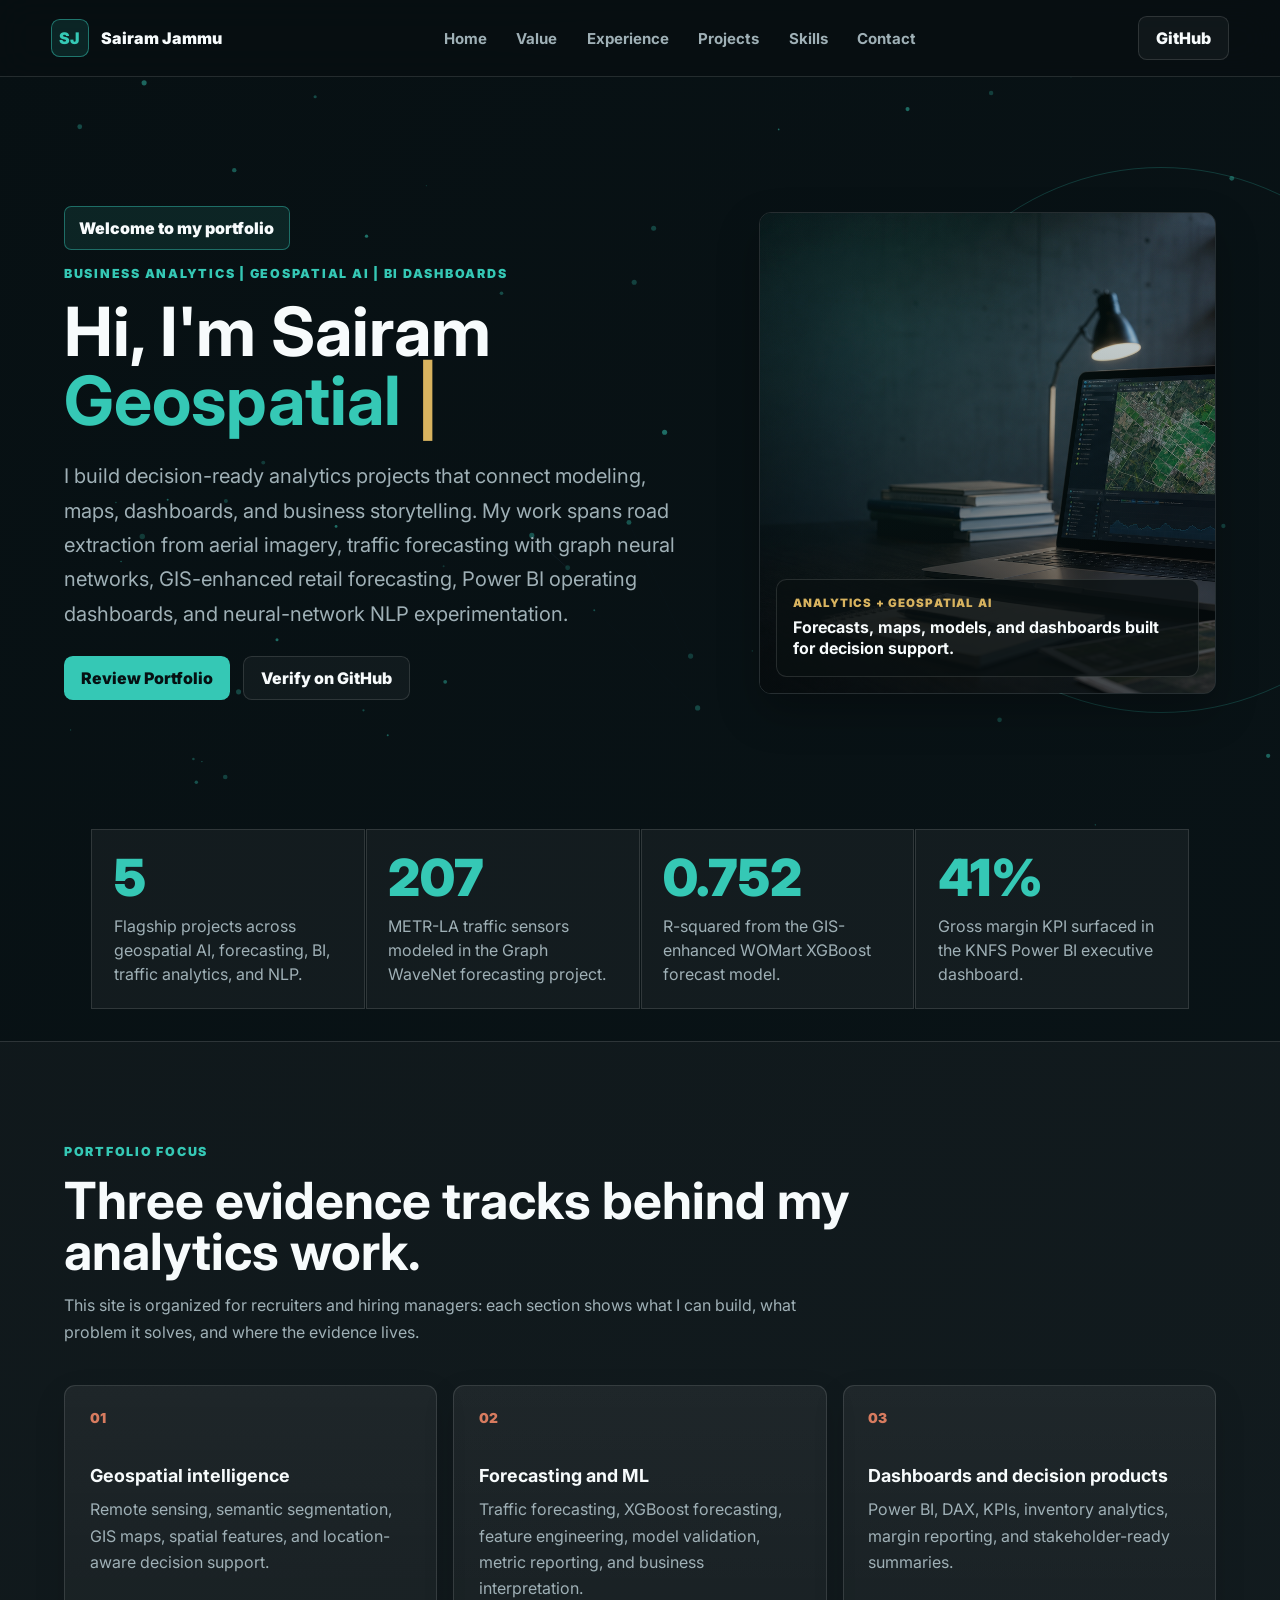
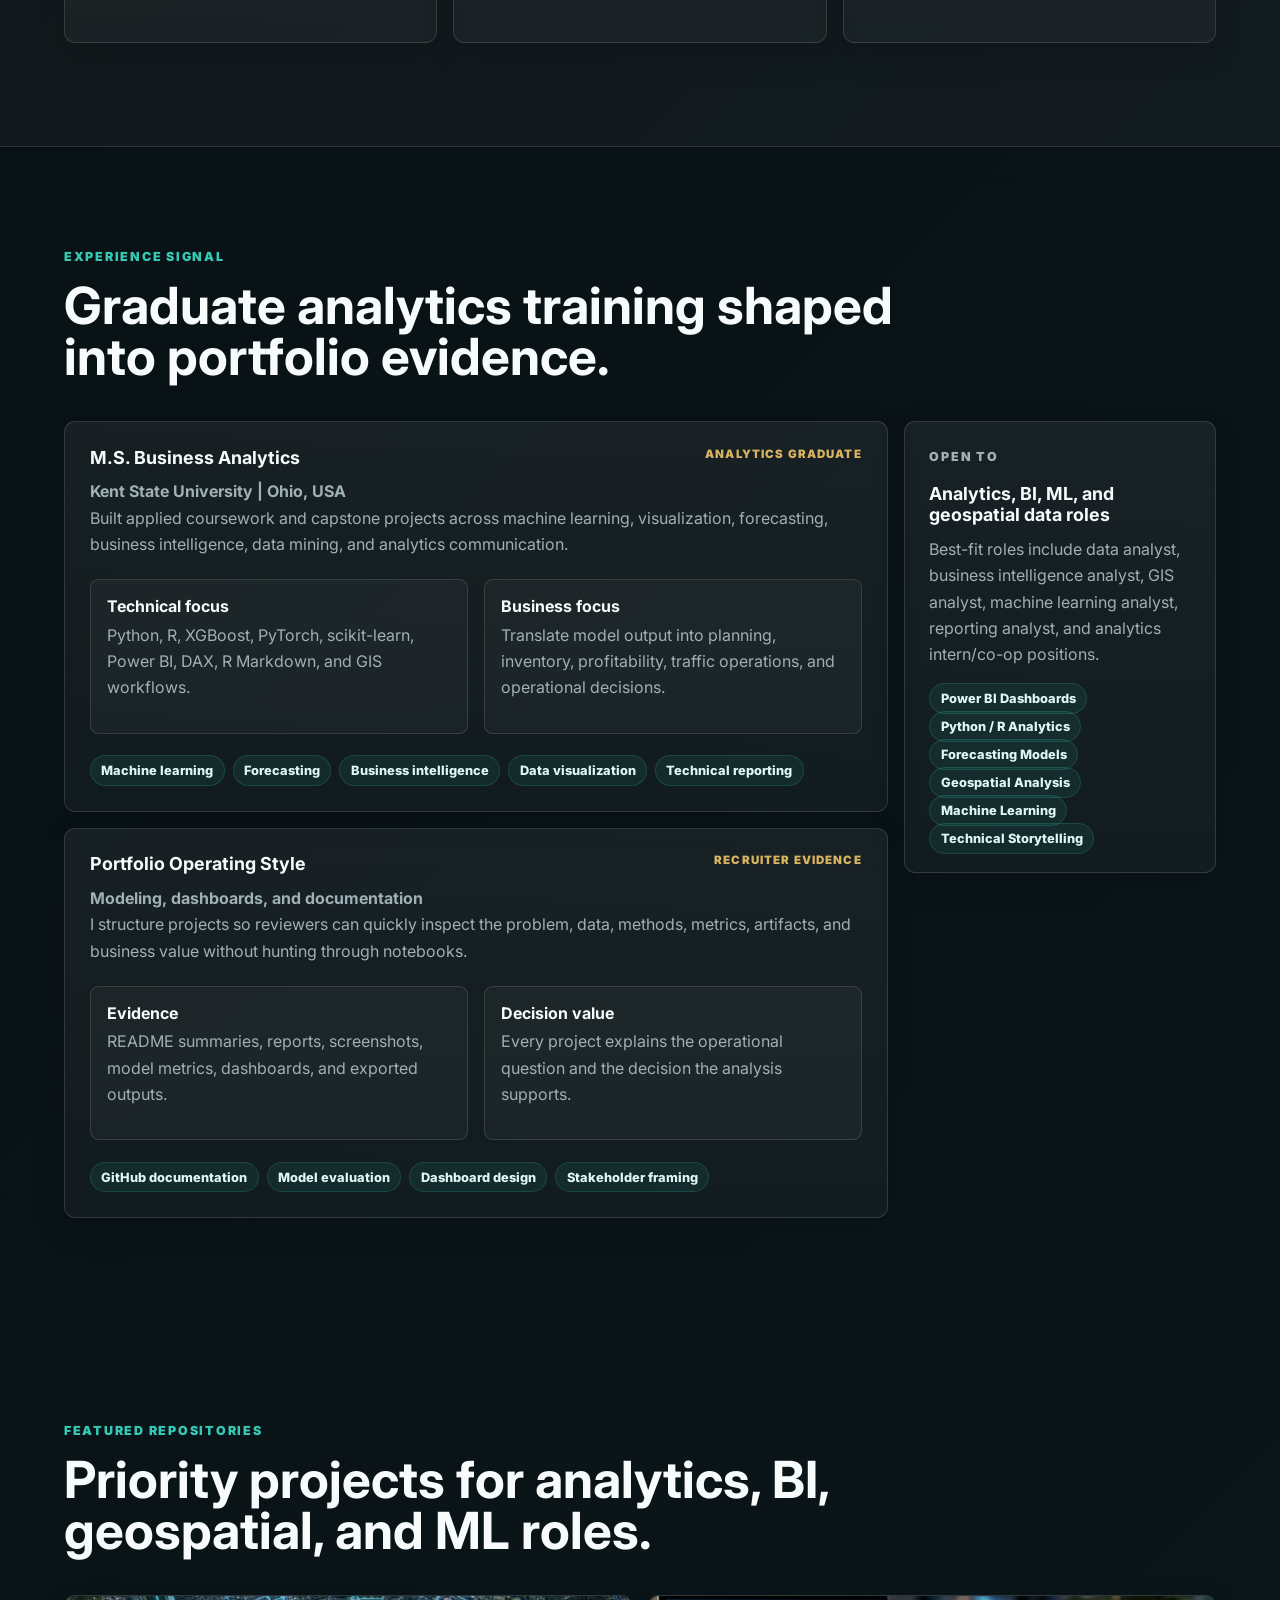
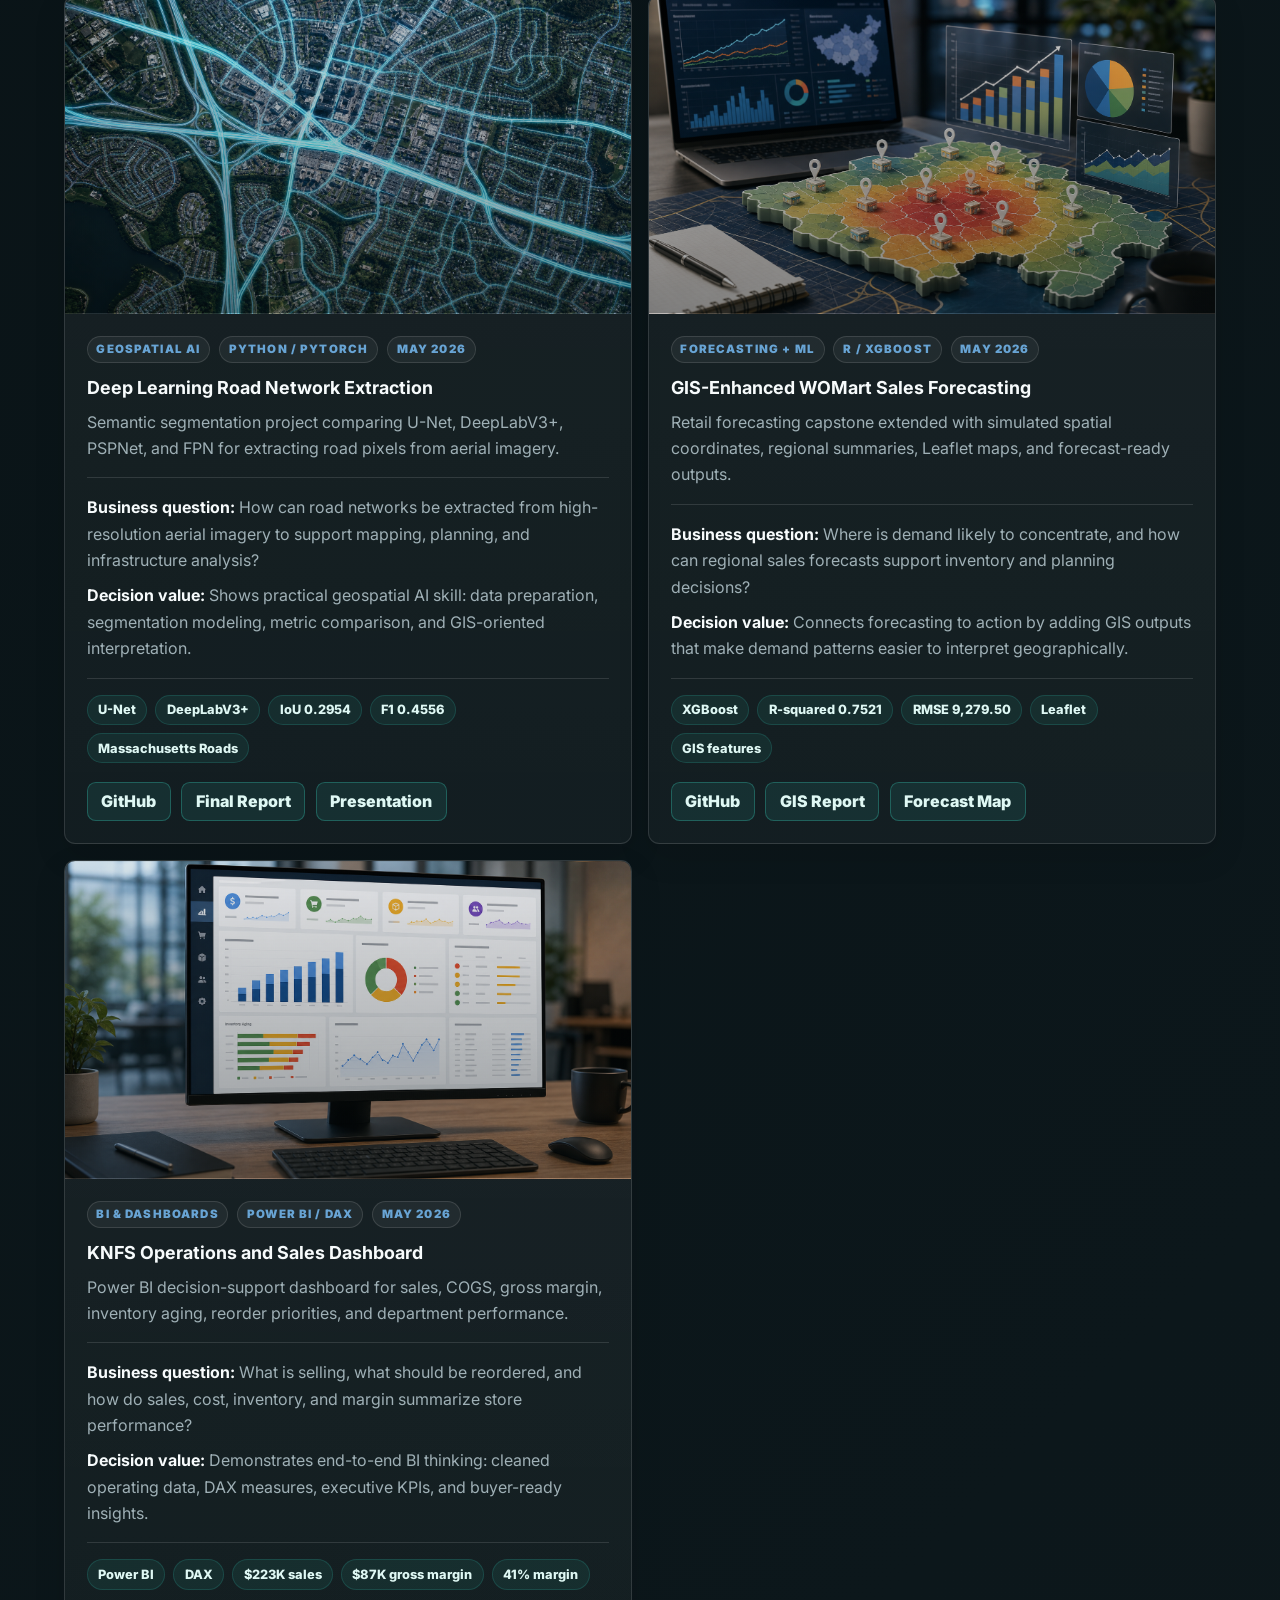
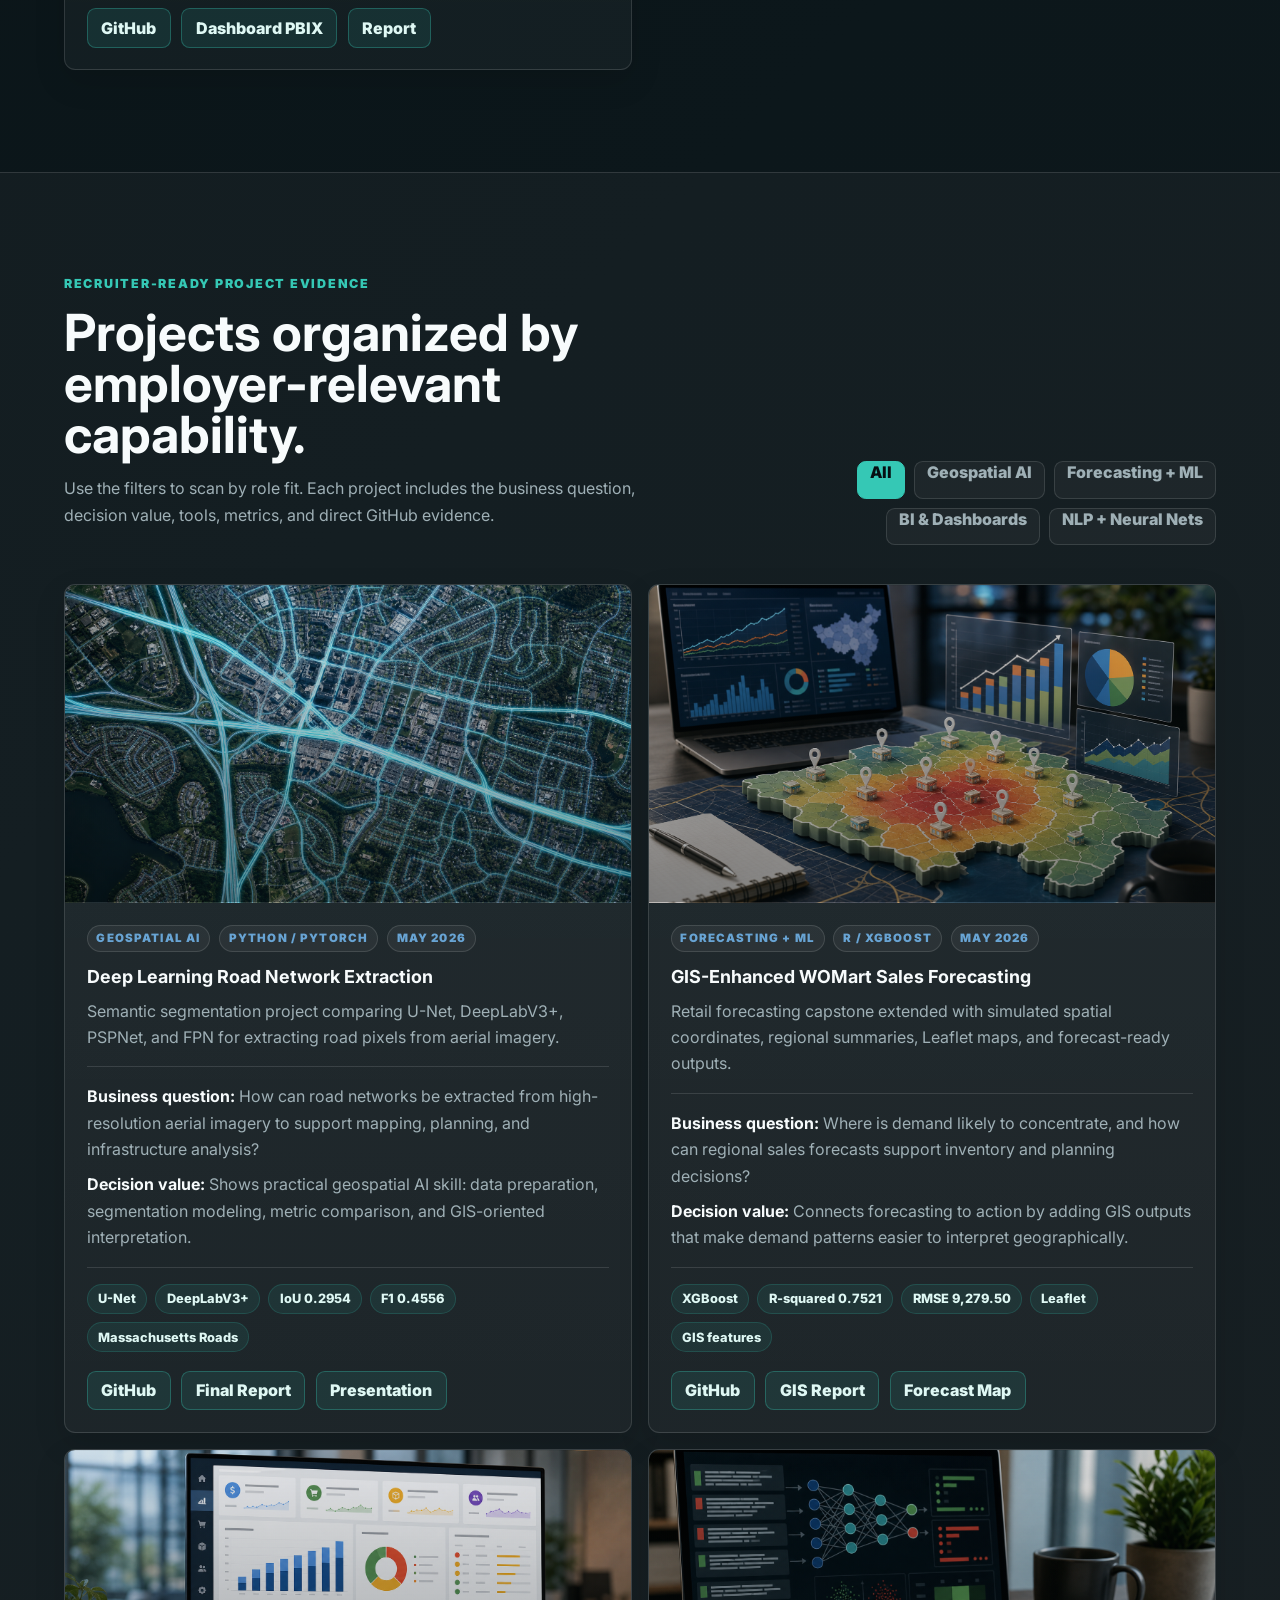
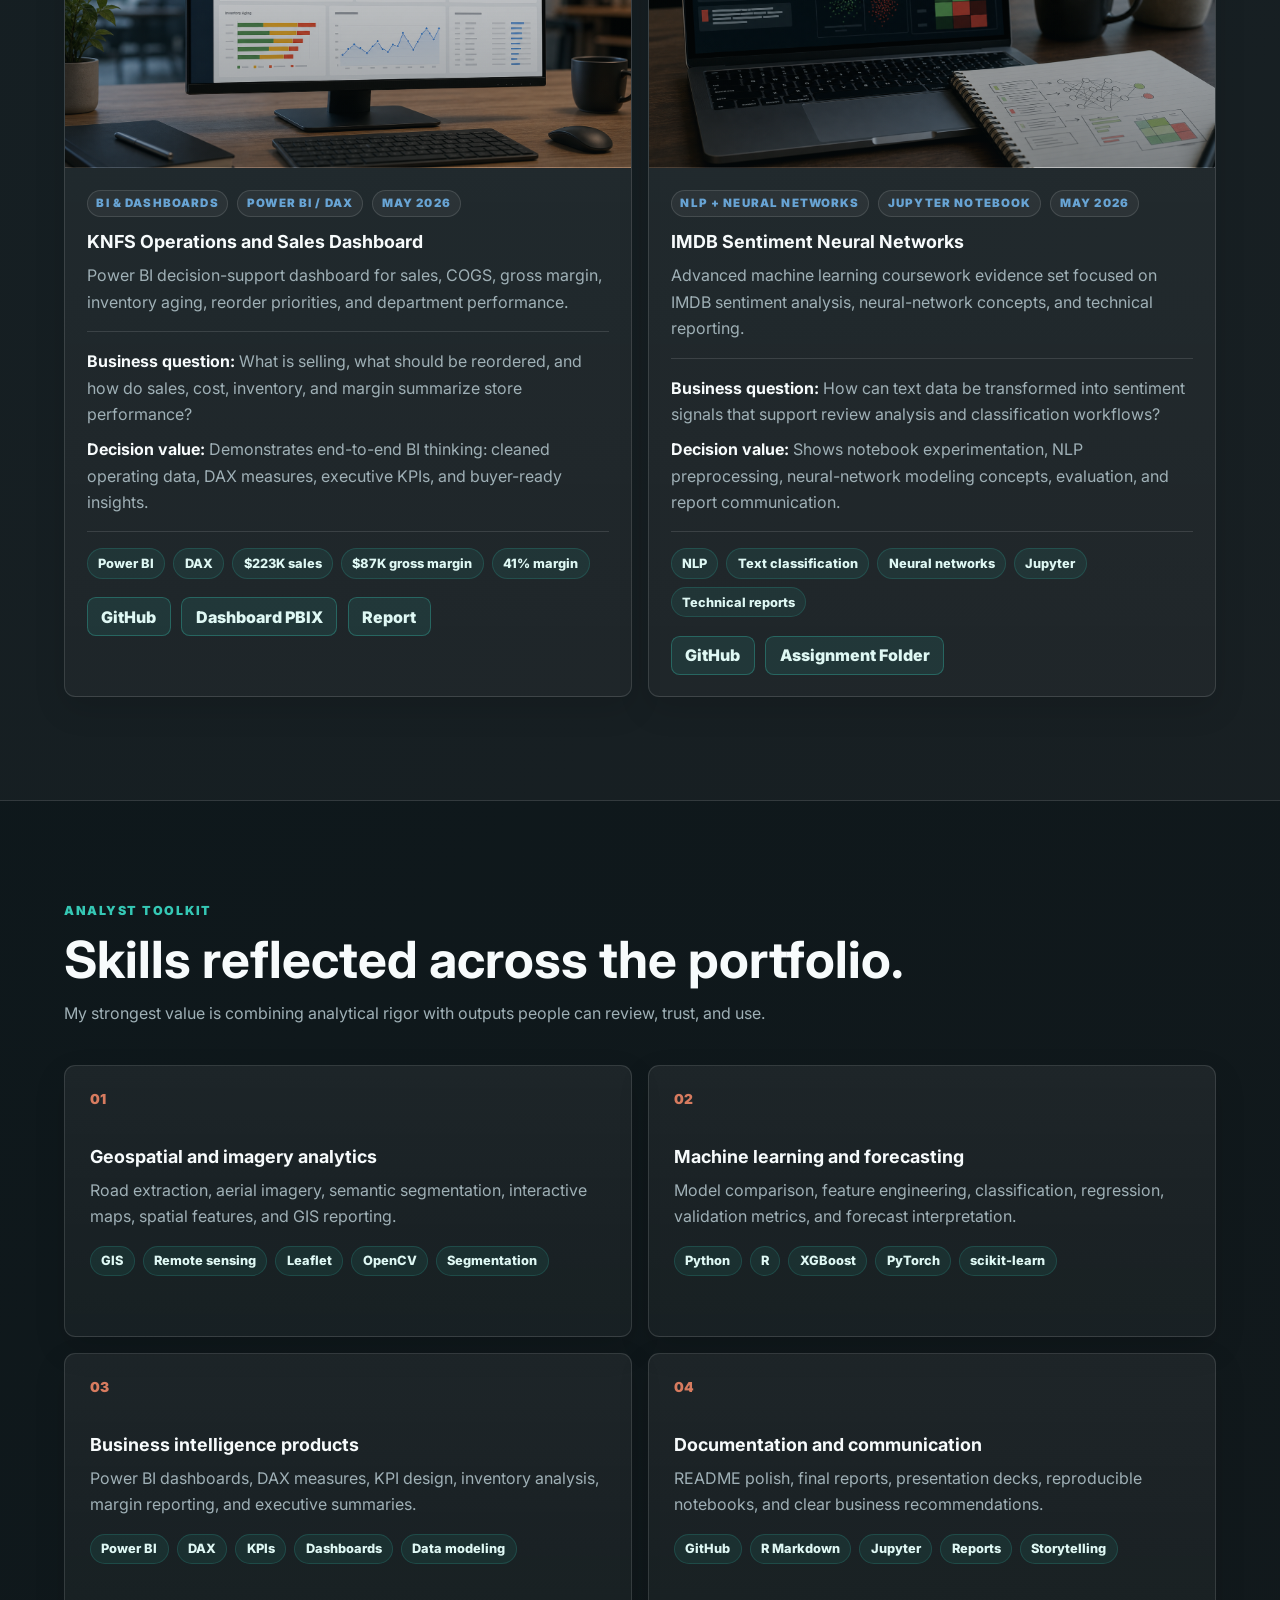
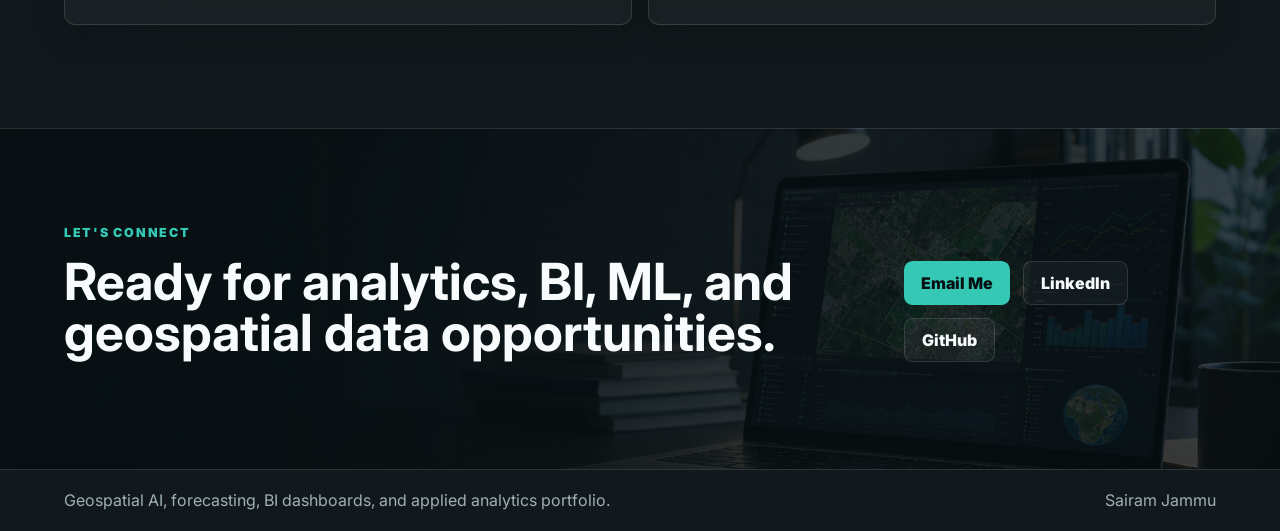
==== commit 9585ecdd: "Update portfolio homepage for traffic forecasting project" ====
--- a/index.html
+++ b/index.html
@@ -6,12 +6,12 @@
     <title>Sairam Jammu | Geospatial AI, Forecasting, and BI Portfolio</title>
     <meta
       name="description"
-      content="Recruiter-ready analytics portfolio for Sairam Jammu: geospatial AI, machine learning, sales forecasting, Power BI dashboards, NLP, and decision intelligence."
+      content="Recruiter-ready analytics portfolio for Sairam Jammu: geospatial AI, traffic forecasting, machine learning, sales forecasting, Power BI dashboards, NLP, and decision intelligence."
     />
     <meta property="og:title" content="Sairam Jammu | Analytics Portfolio" />
     <meta
       property="og:description"
-      content="Applied analytics portfolio covering geospatial AI, retail forecasting, NLP, Power BI, and business decision-support projects."
+      content="Applied analytics portfolio covering geospatial AI, traffic forecasting, retail forecasting, NLP, Power BI, and business decision-support projects."
     />
     <meta property="og:type" content="website" />
     <meta property="og:image" content="assets/images/portfolio-hero.png" />
@@ -22,7 +22,7 @@
       href="https://fonts.googleapis.com/css2?family=Inter:wght@400;500;600;700;800;900&display=swap"
       rel="stylesheet"
     />
-    <link rel="stylesheet" href="styles.css?v=8" />
+    <link rel="stylesheet" href="styles.css?v=9" />
   </head>
   <body>
     <header class="site-header">
@@ -50,8 +50,8 @@
           <h1>Hi, I'm Sairam <span id="typedRole">Analytics Professional</span></h1>
           <p class="hero-lede">
             I build decision-ready analytics projects that connect modeling, maps, dashboards, and business
-            storytelling. My work spans road extraction from aerial imagery, GIS-enhanced retail forecasting,
-            Power BI operating dashboards, and neural-network NLP experimentation.
+            storytelling. My work spans road extraction from aerial imagery, traffic forecasting with graph neural
+            networks, GIS-enhanced retail forecasting, Power BI operating dashboards, and neural-network NLP experimentation.
           </p>
           <div class="hero-actions">
             <a class="primary-button" href="#projects">Review Portfolio</a>
@@ -71,8 +71,12 @@
 
       <section class="proof-strip" aria-label="Portfolio highlights">
         <article>
-          <span>4</span>
-          <p>Flagship projects across geospatial AI, forecasting, BI, and NLP.</p>
+          <span>5</span>
+          <p>Flagship projects across geospatial AI, forecasting, BI, traffic analytics, and NLP.</p>
+        </article>
+        <article>
+          <span>207</span>
+          <p>METR-LA traffic sensors modeled in the Graph WaveNet forecasting project.</p>
         </article>
         <article>
           <span>0.752</span>
@@ -82,10 +86,6 @@
           <span>41%</span>
           <p>Gross margin KPI surfaced in the KNFS Power BI executive dashboard.</p>
         </article>
-        <article>
-          <span>1,171</span>
-          <p>Image-mask pairs used for road extraction model comparison.</p>
-        </article>
       </section>
 
       <section class="section intro-band" id="value">
@@ -106,12 +106,12 @@
           <a class="focus-card" href="#projects" data-focus-filter="Forecasting + ML">
             <span>02</span>
             <h3>Forecasting and ML</h3>
-            <p>XGBoost forecasting, feature engineering, model validation, metric reporting, and business interpretation.</p>
+            <p>Traffic forecasting, XGBoost forecasting, feature engineering, model validation, metric reporting, and business interpretation.</p>
           </a>
           <a class="focus-card" href="#projects" data-focus-filter="BI & Dashboards">
             <span>03</span>
             <h3>Dashboards and decision products</h3>
-            <p>Power BI, DAX, KPIs, inventory analytics, executive reporting, and stakeholder-ready summaries.</p>
+            <p>Power BI, DAX, KPIs, inventory analytics, margin reporting, and stakeholder-ready summaries.</p>
           </a>
         </div>
       </section>
@@ -142,7 +142,7 @@
                 </div>
                 <div>
                   <h4>Business focus</h4>
-                  <p>Translate model output into planning, inventory, profitability, and operational decisions.</p>
+                  <p>Translate model output into planning, inventory, profitability, traffic operations, and operational decisions.</p>
                 </div>
               </div>
               <div class="experience-points">
@@ -295,6 +295,6 @@
       <span>Sairam Jammu</span>
     </footer>
 
-    <script src="script.js?v=8"></script>
+    <script src="script.js?v=9"></script>
   </body>
 </html>
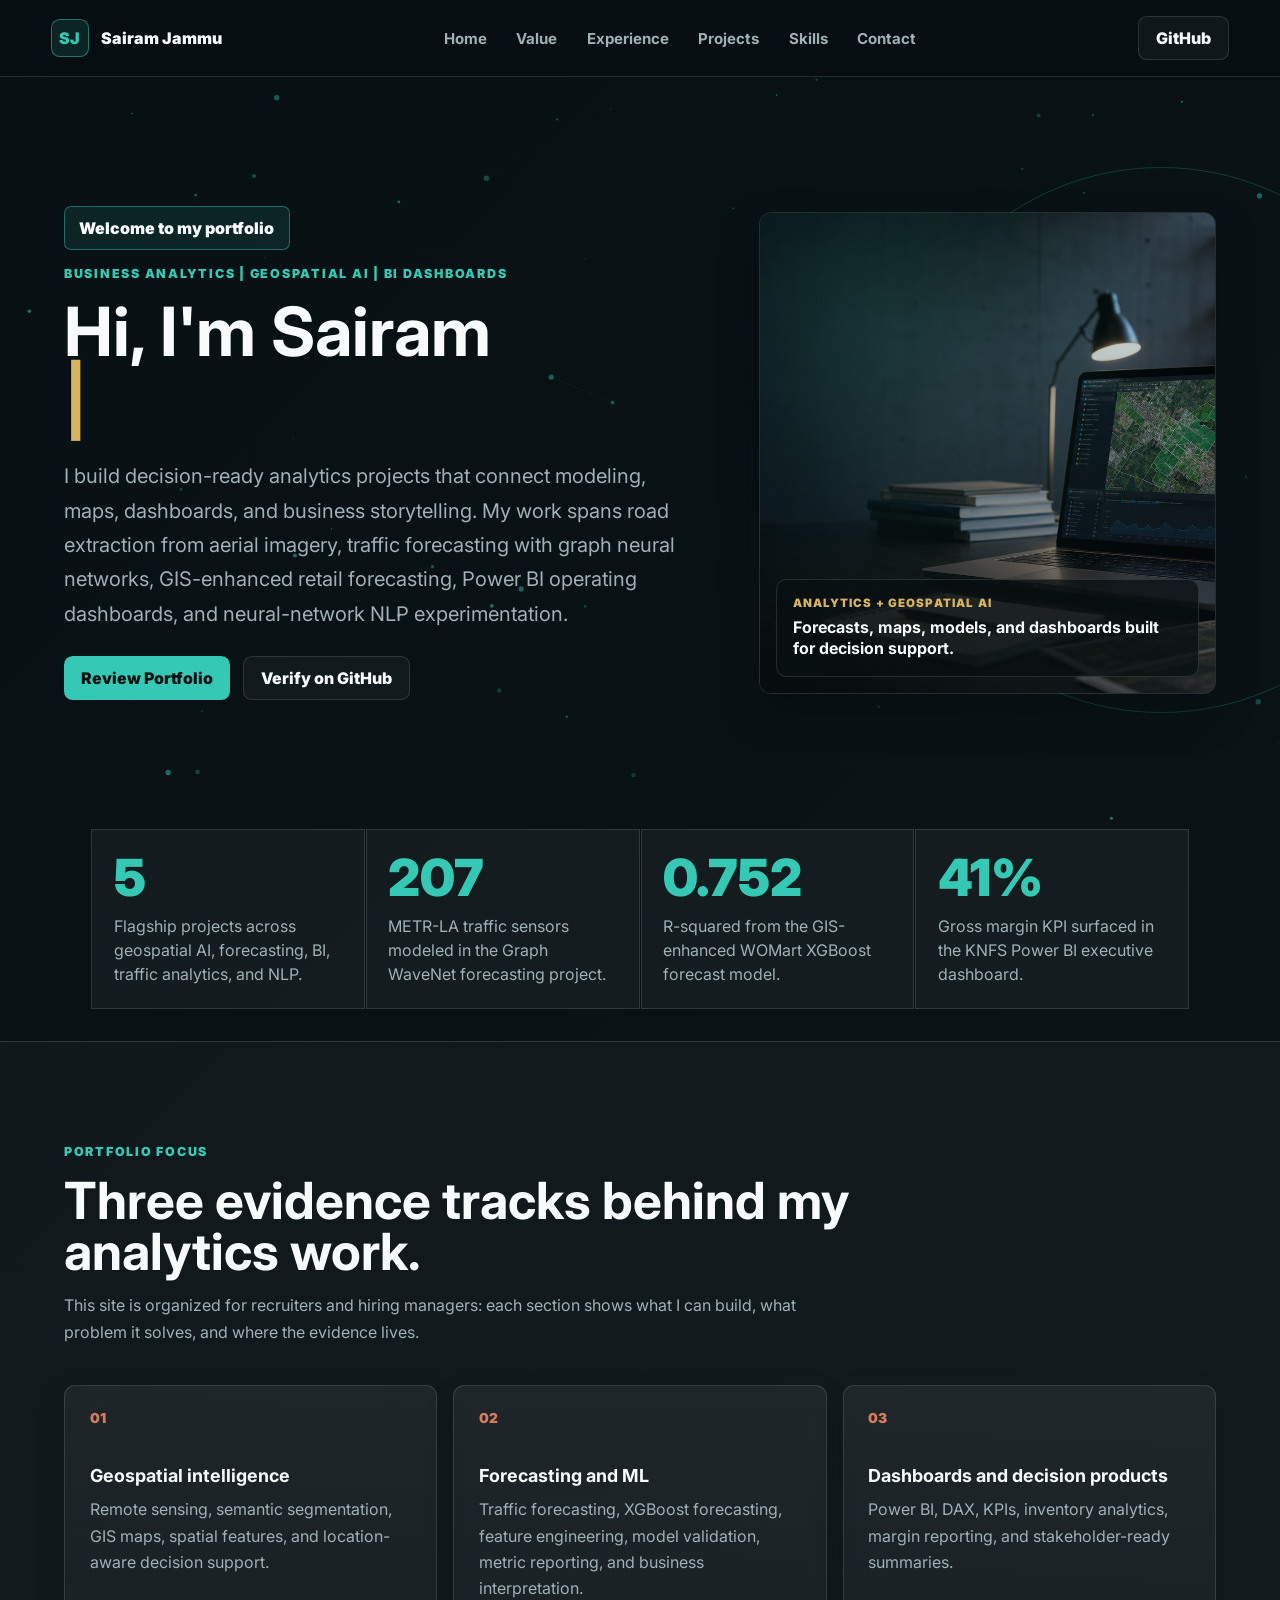
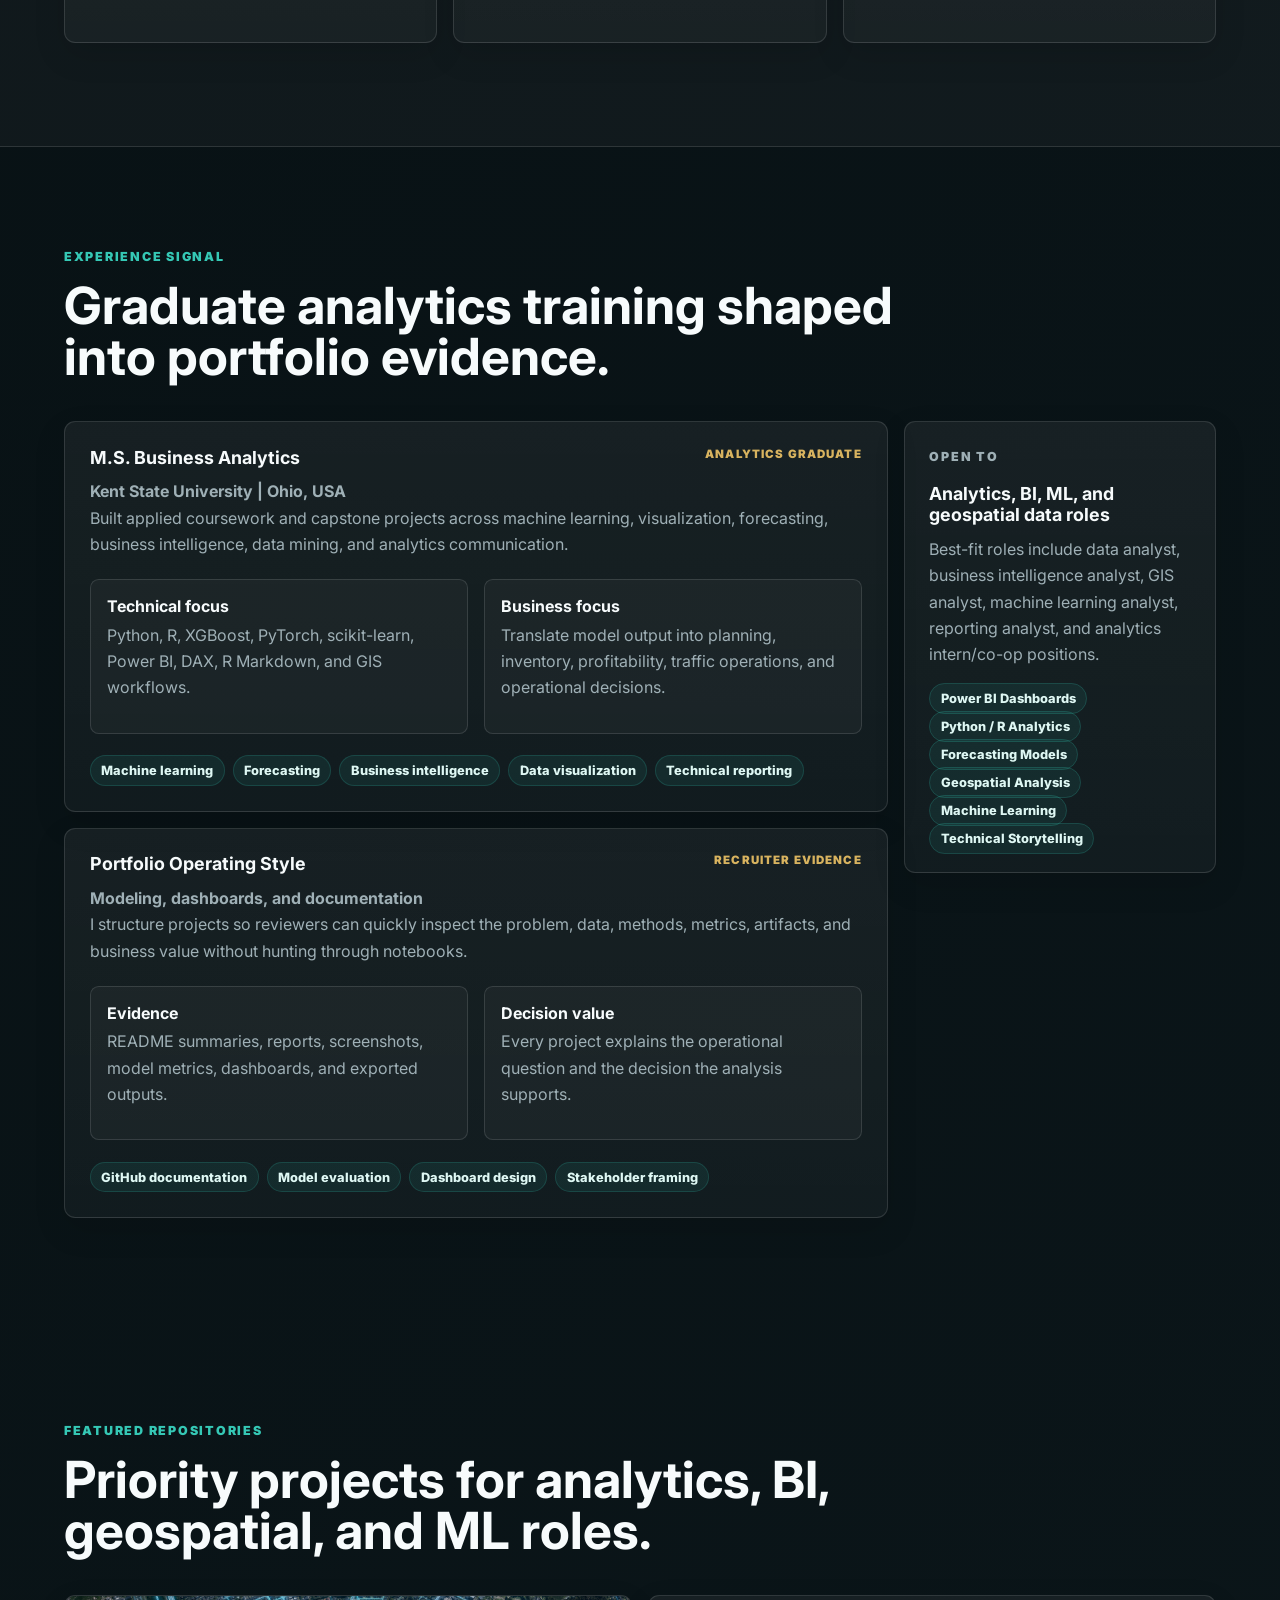
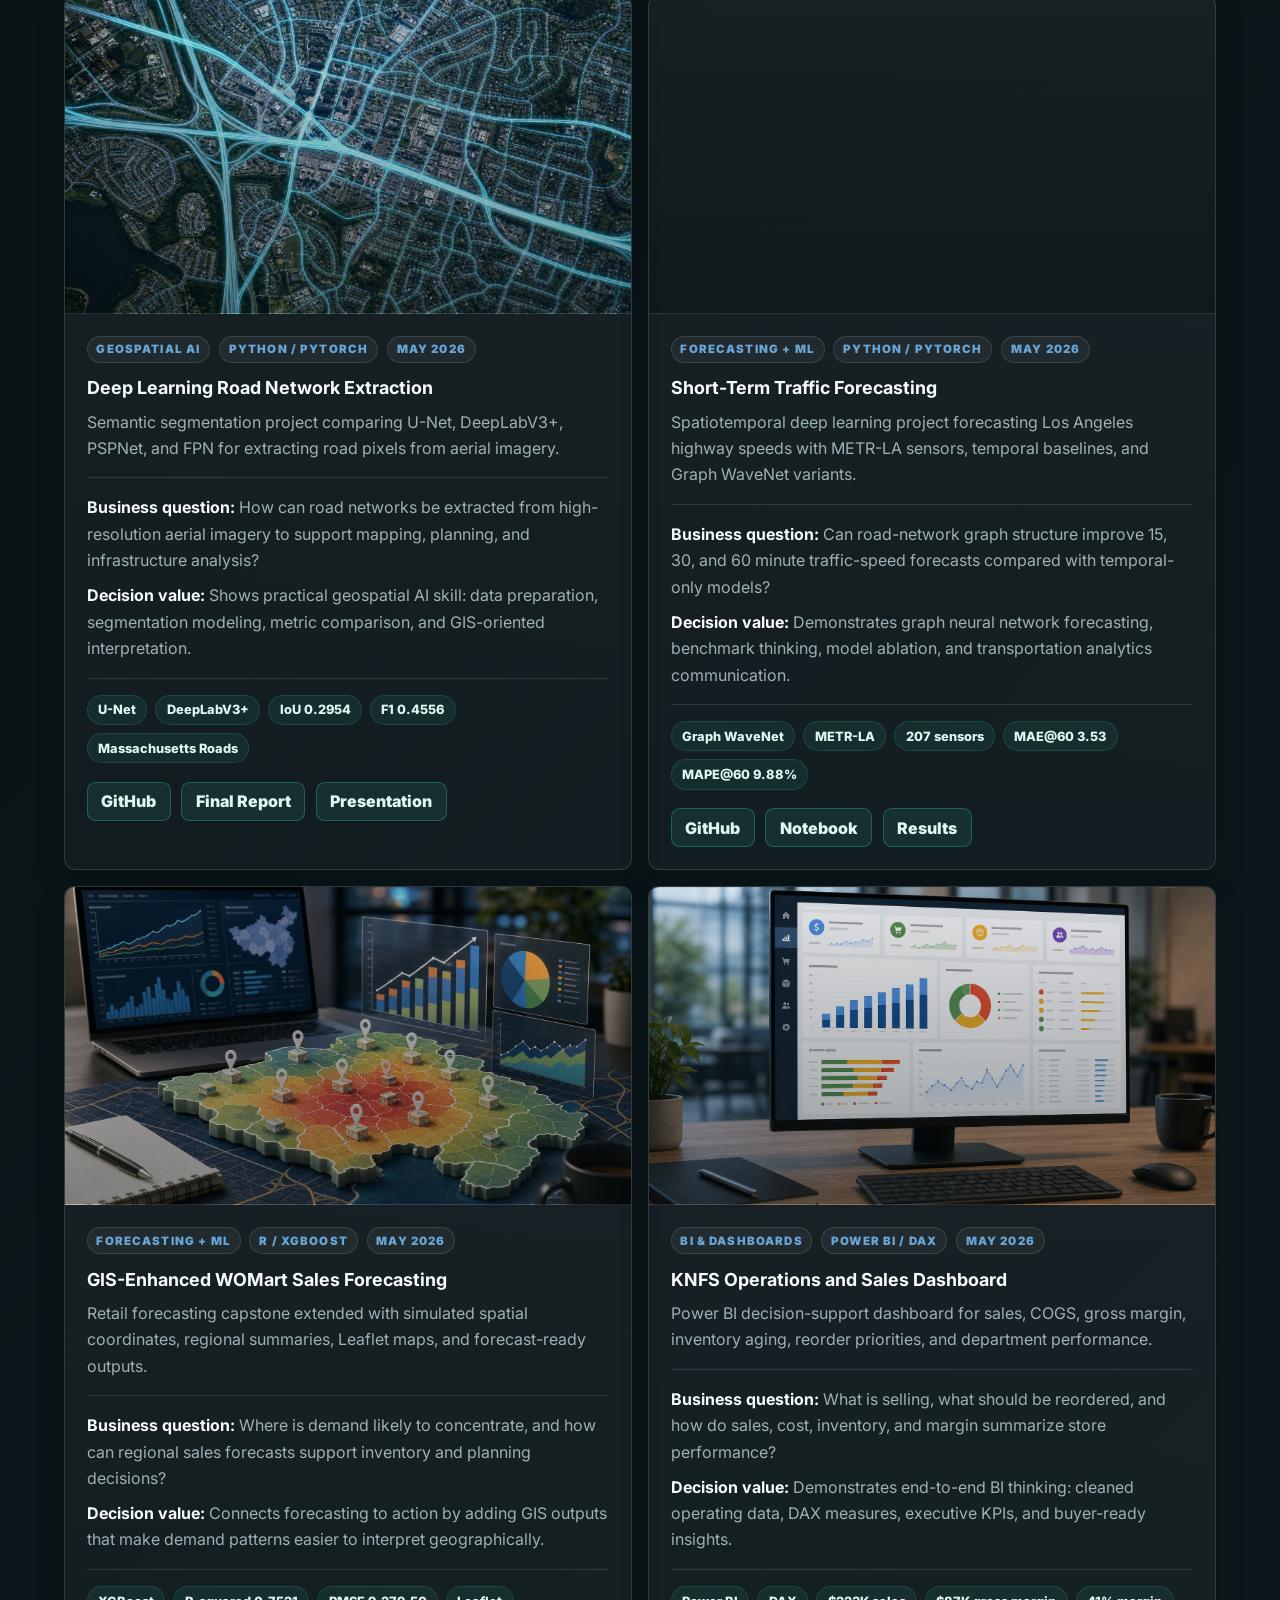
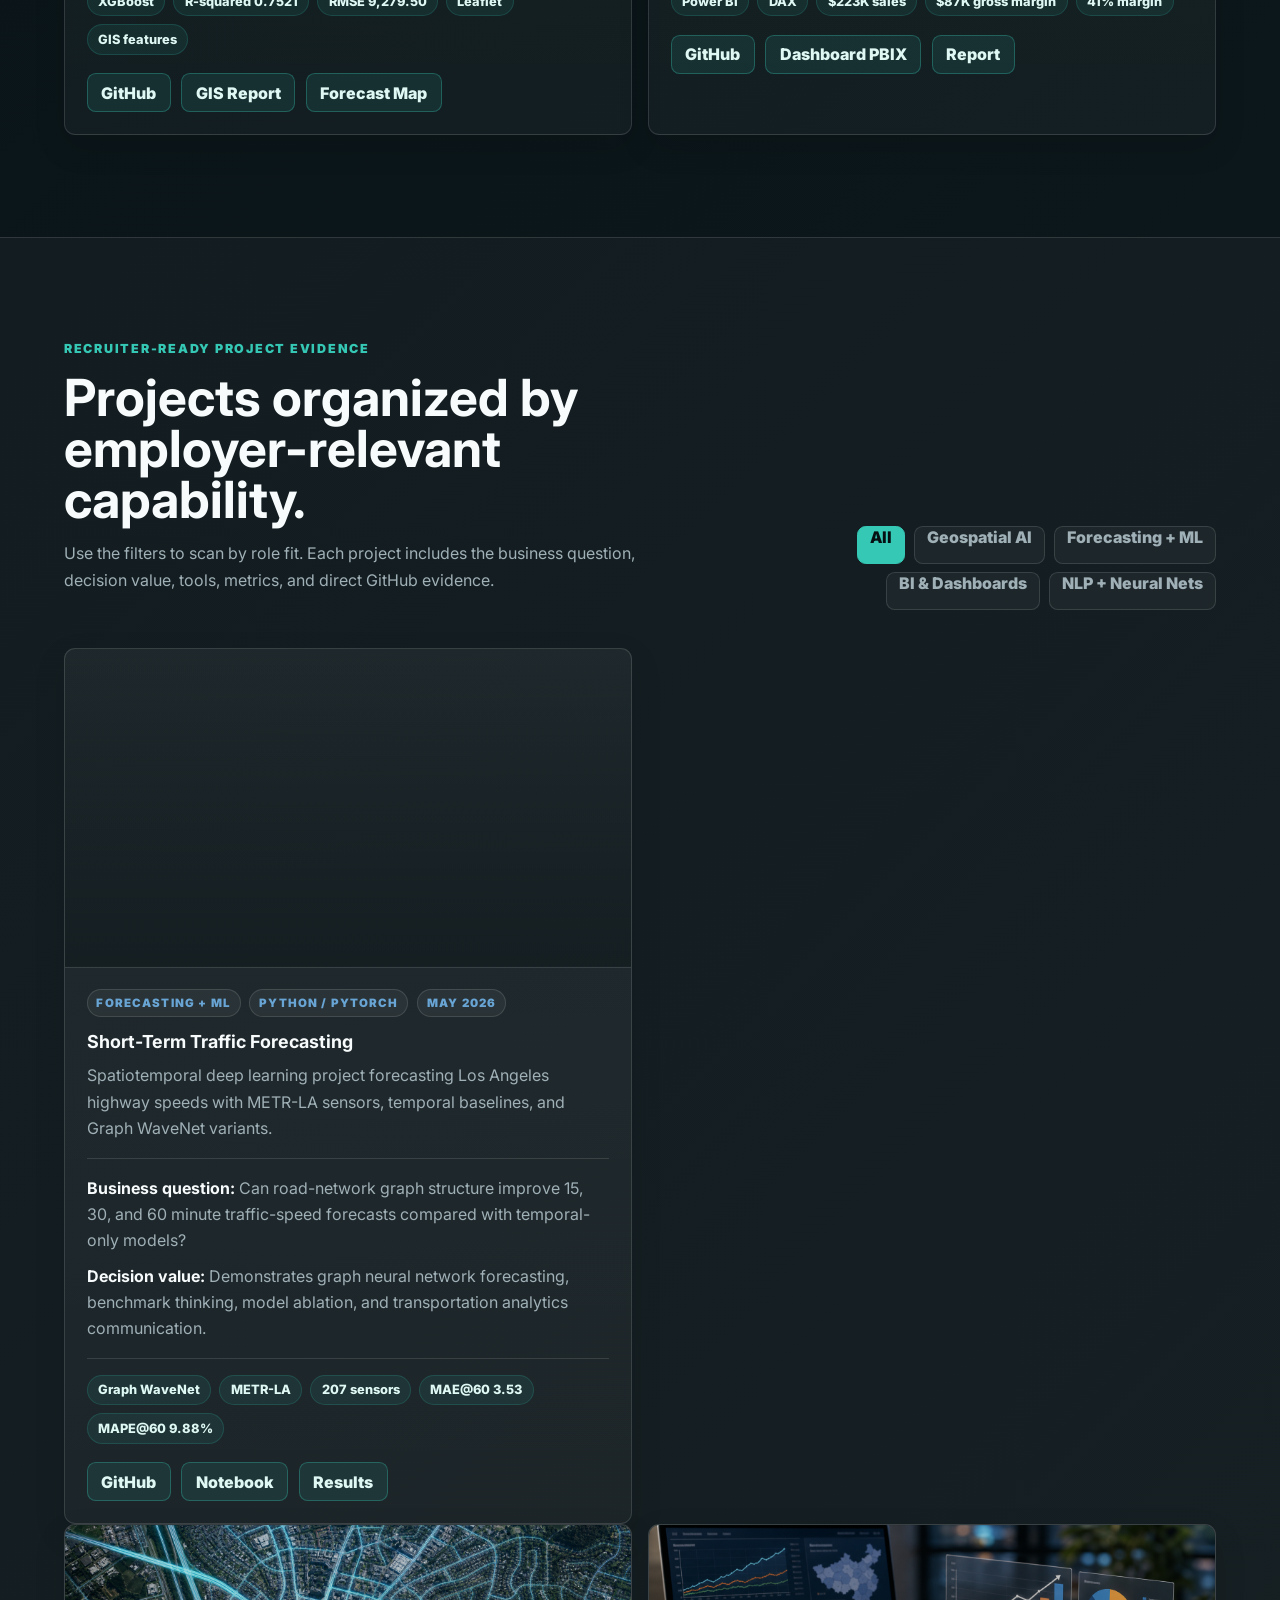
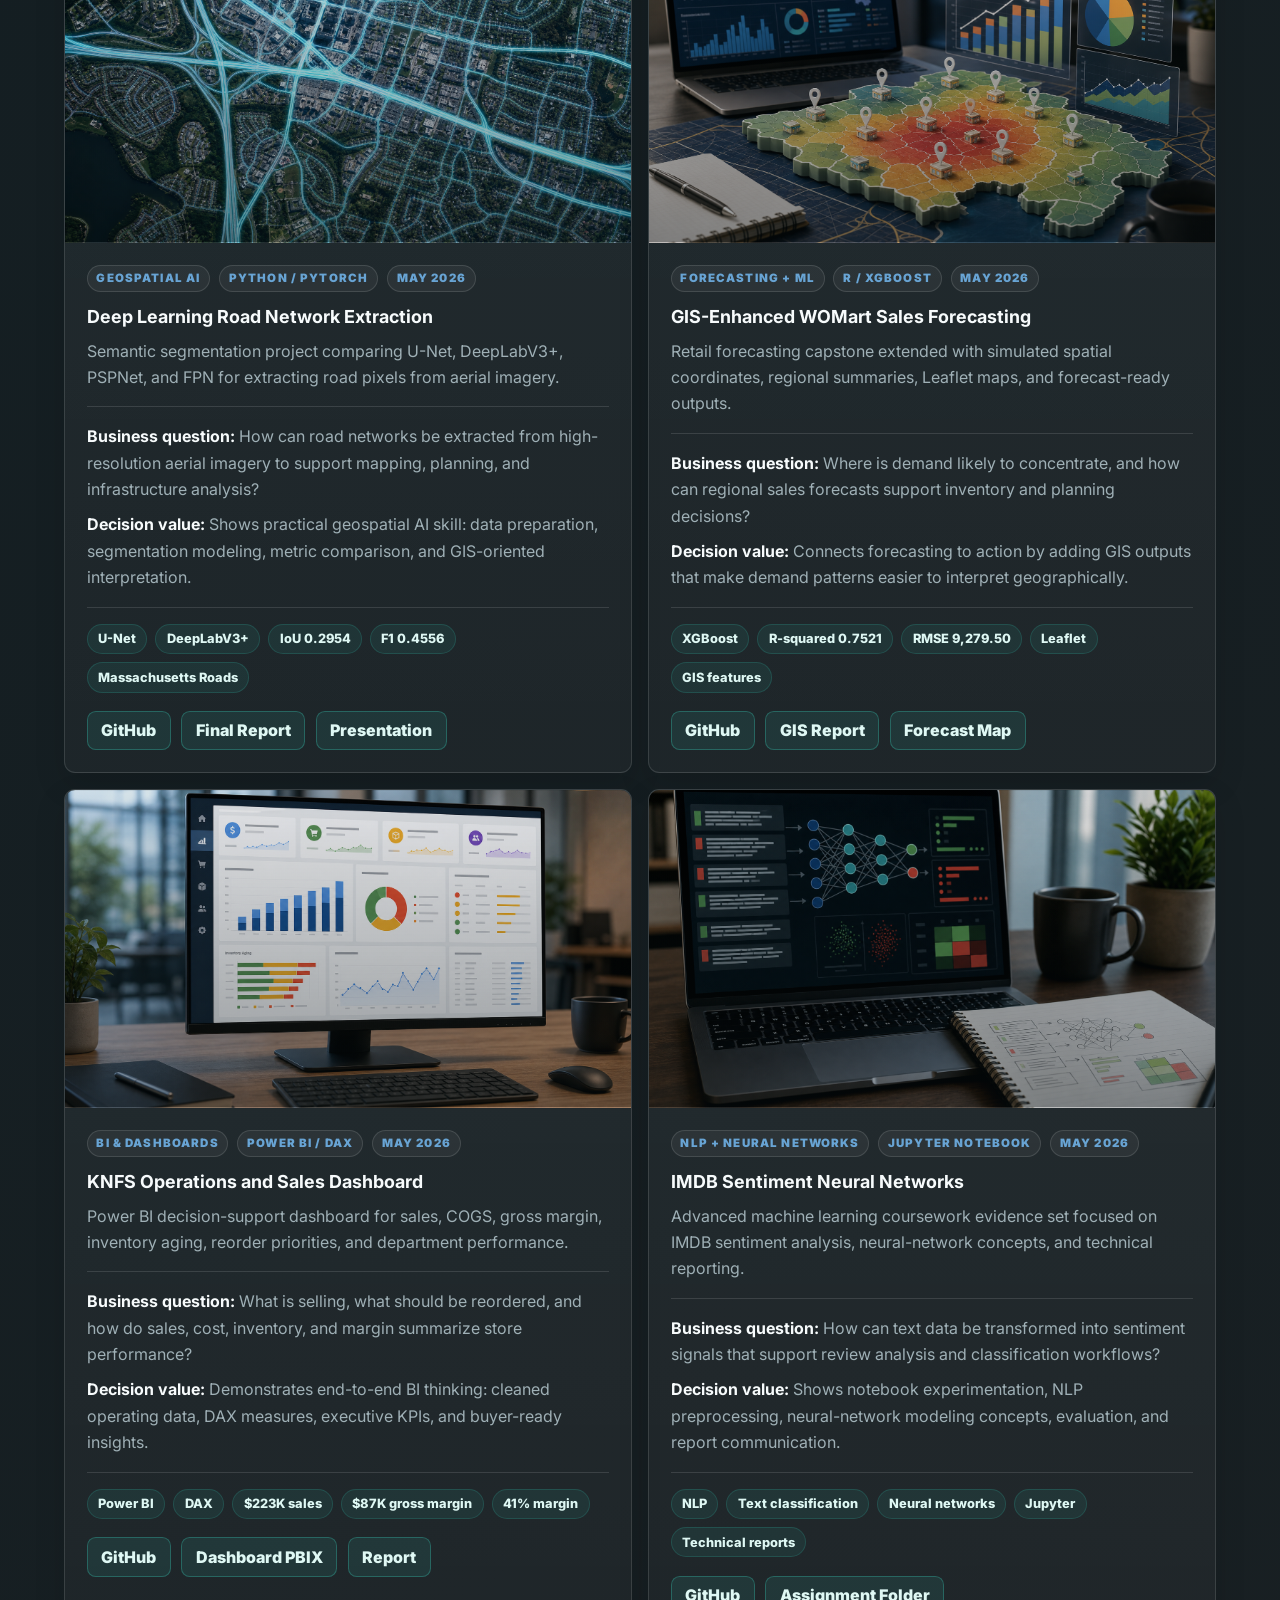
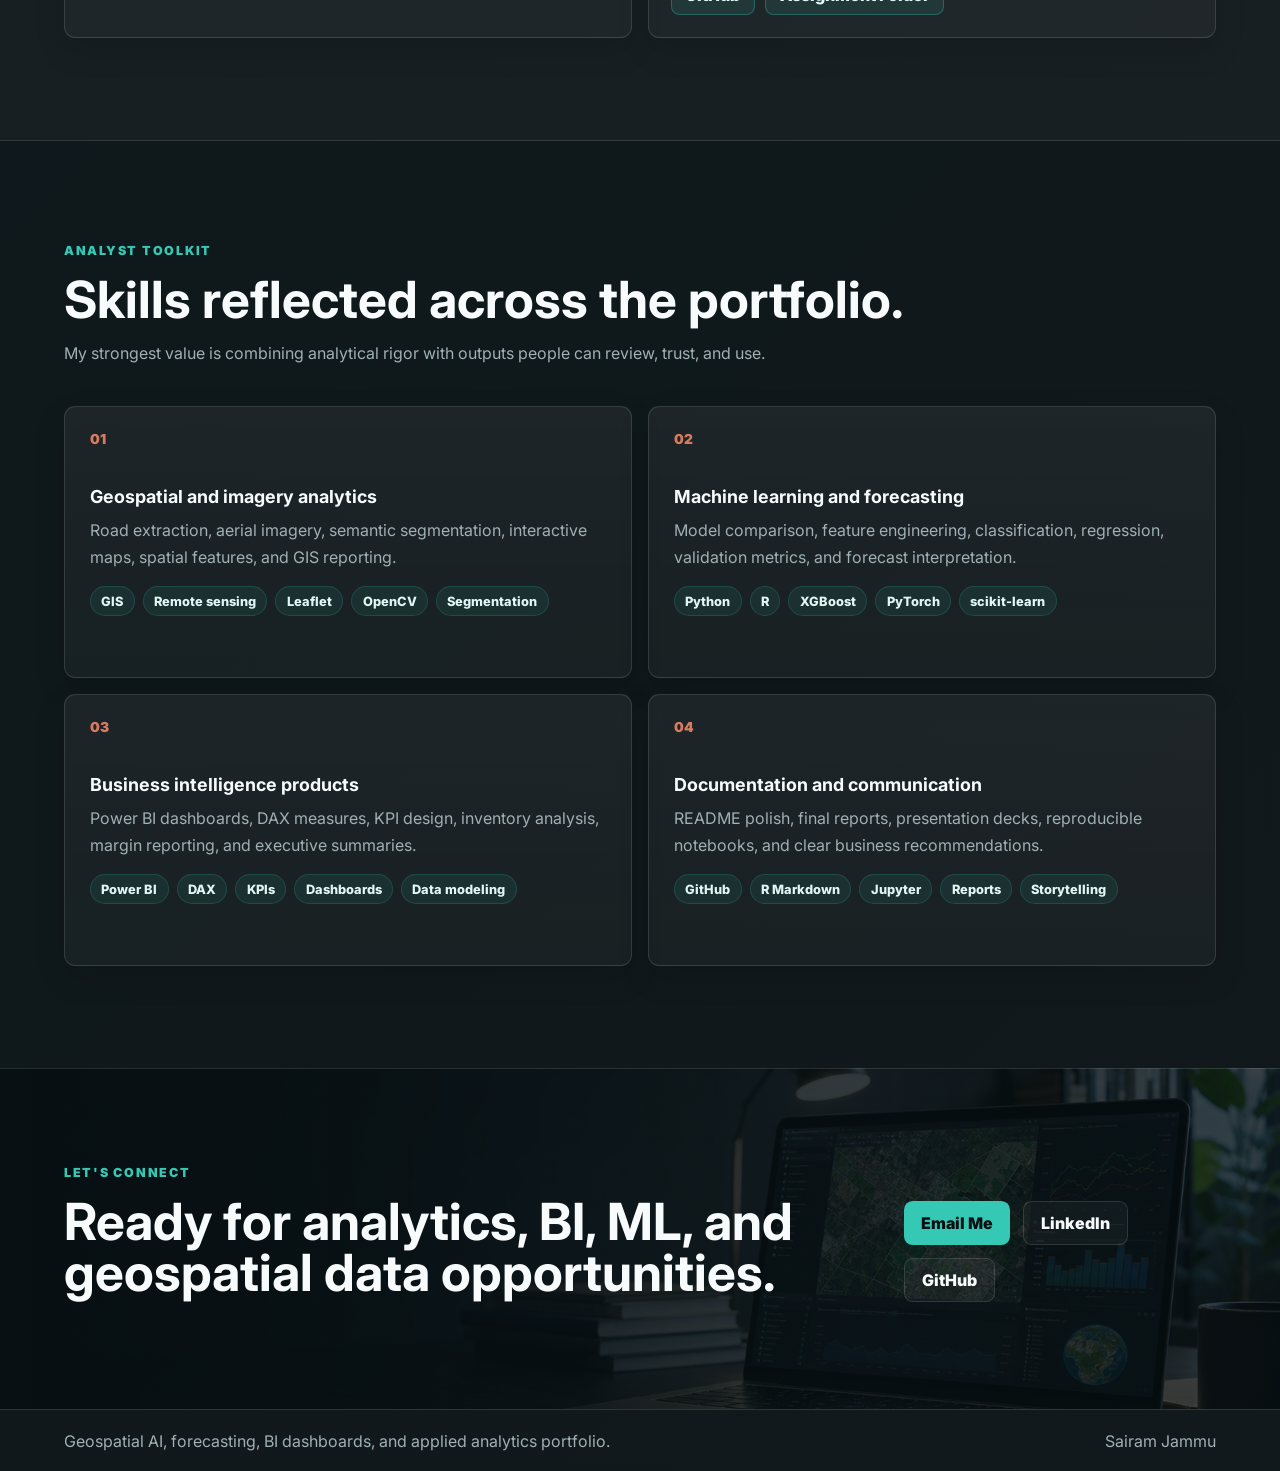
==== commit 4319aa71: "Pin traffic forecasting card in projects section" ====
--- a/index.html
+++ b/index.html
@@ -22,7 +22,7 @@
       href="https://fonts.googleapis.com/css2?family=Inter:wght@400;500;600;700;800;900&display=swap"
       rel="stylesheet"
     />
-    <link rel="stylesheet" href="styles.css?v=9" />
+    <link rel="stylesheet" href="styles.css?v=10" />
   </head>
   <body>
     <header class="site-header">
@@ -230,6 +230,45 @@
             <button class="filter-button" type="button" data-filter="NLP + Neural Networks">NLP + Neural Nets</button>
           </div>
         </div>
+        <div class="project-grid project-spotlight-grid" id="trafficProjectSpotlight">
+          <article class="project-card" data-category="Forecasting + ML">
+            <div
+              class="project-image"
+              style="background-image: linear-gradient(rgba(7, 16, 19, 0.08), rgba(7, 16, 19, 0.42)), url('https://raw.githubusercontent.com/SairamJammu/short-term-traffic-forecasting/main/results/figures/fig_full_benchmark_comparison.png')"
+            ></div>
+            <div class="card-body">
+              <div class="project-meta">
+                <span>Forecasting + ML</span>
+                <span>Python / PyTorch</span>
+                <span>May 2026</span>
+              </div>
+              <h3>
+                <a
+                  class="project-title-link"
+                  href="https://github.com/SairamJammu/short-term-traffic-forecasting"
+                  target="_blank"
+                  rel="noreferrer"
+                >Short-Term Traffic Forecasting</a>
+              </h3>
+              <p>
+                Spatiotemporal deep learning project forecasting Los Angeles highway speeds with METR-LA
+                sensors, temporal baselines, and Graph WaveNet variants.
+              </p>
+              <div class="impact-list">
+                <p><strong>Business question:</strong> Can road-network graph structure improve 15, 30, and 60 minute traffic-speed forecasts compared with temporal-only models?</p>
+                <p><strong>Decision value:</strong> Demonstrates graph neural network forecasting, benchmark thinking, model ablation, and transportation analytics communication.</p>
+              </div>
+              <div class="tag-list">
+                <span>Graph WaveNet</span><span>METR-LA</span><span>207 sensors</span><span>MAE@60 3.53</span><span>MAPE@60 9.88%</span>
+              </div>
+              <div class="card-actions">
+                <a class="card-link" href="https://github.com/SairamJammu/short-term-traffic-forecasting" target="_blank" rel="noreferrer">GitHub</a>
+                <a class="card-link" href="https://github.com/SairamJammu/short-term-traffic-forecasting/blob/main/notebooks/short_term_traffic_forecasting_final_project.ipynb" target="_blank" rel="noreferrer">Notebook</a>
+                <a class="card-link" href="https://github.com/SairamJammu/short-term-traffic-forecasting/tree/main/results" target="_blank" rel="noreferrer">Results</a>
+              </div>
+            </div>
+          </article>
+        </div>
         <div class="project-grid" id="projectGrid"></div>
       </section>
 
@@ -295,6 +334,6 @@
       <span>Sairam Jammu</span>
     </footer>
 
-    <script src="script.js?v=9"></script>
+    <script src="script.js?v=10"></script>
   </body>
 </html>
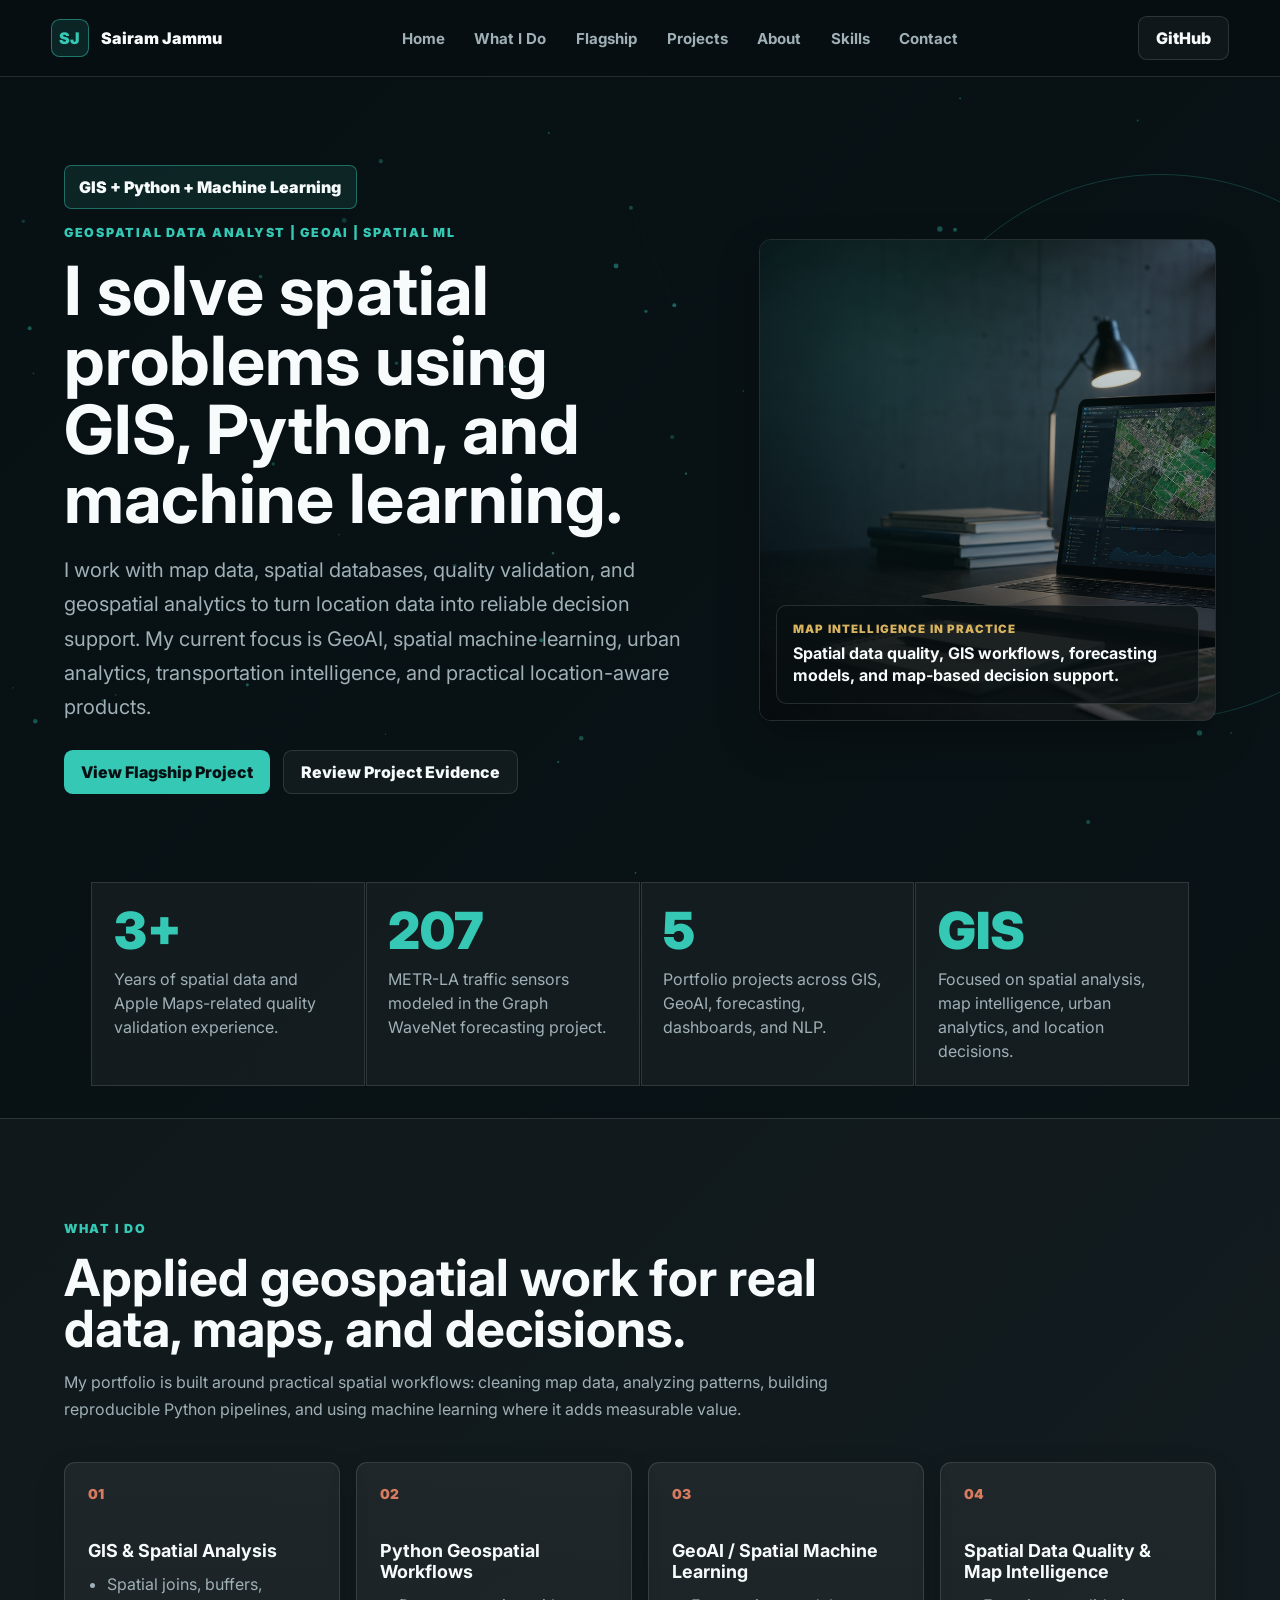
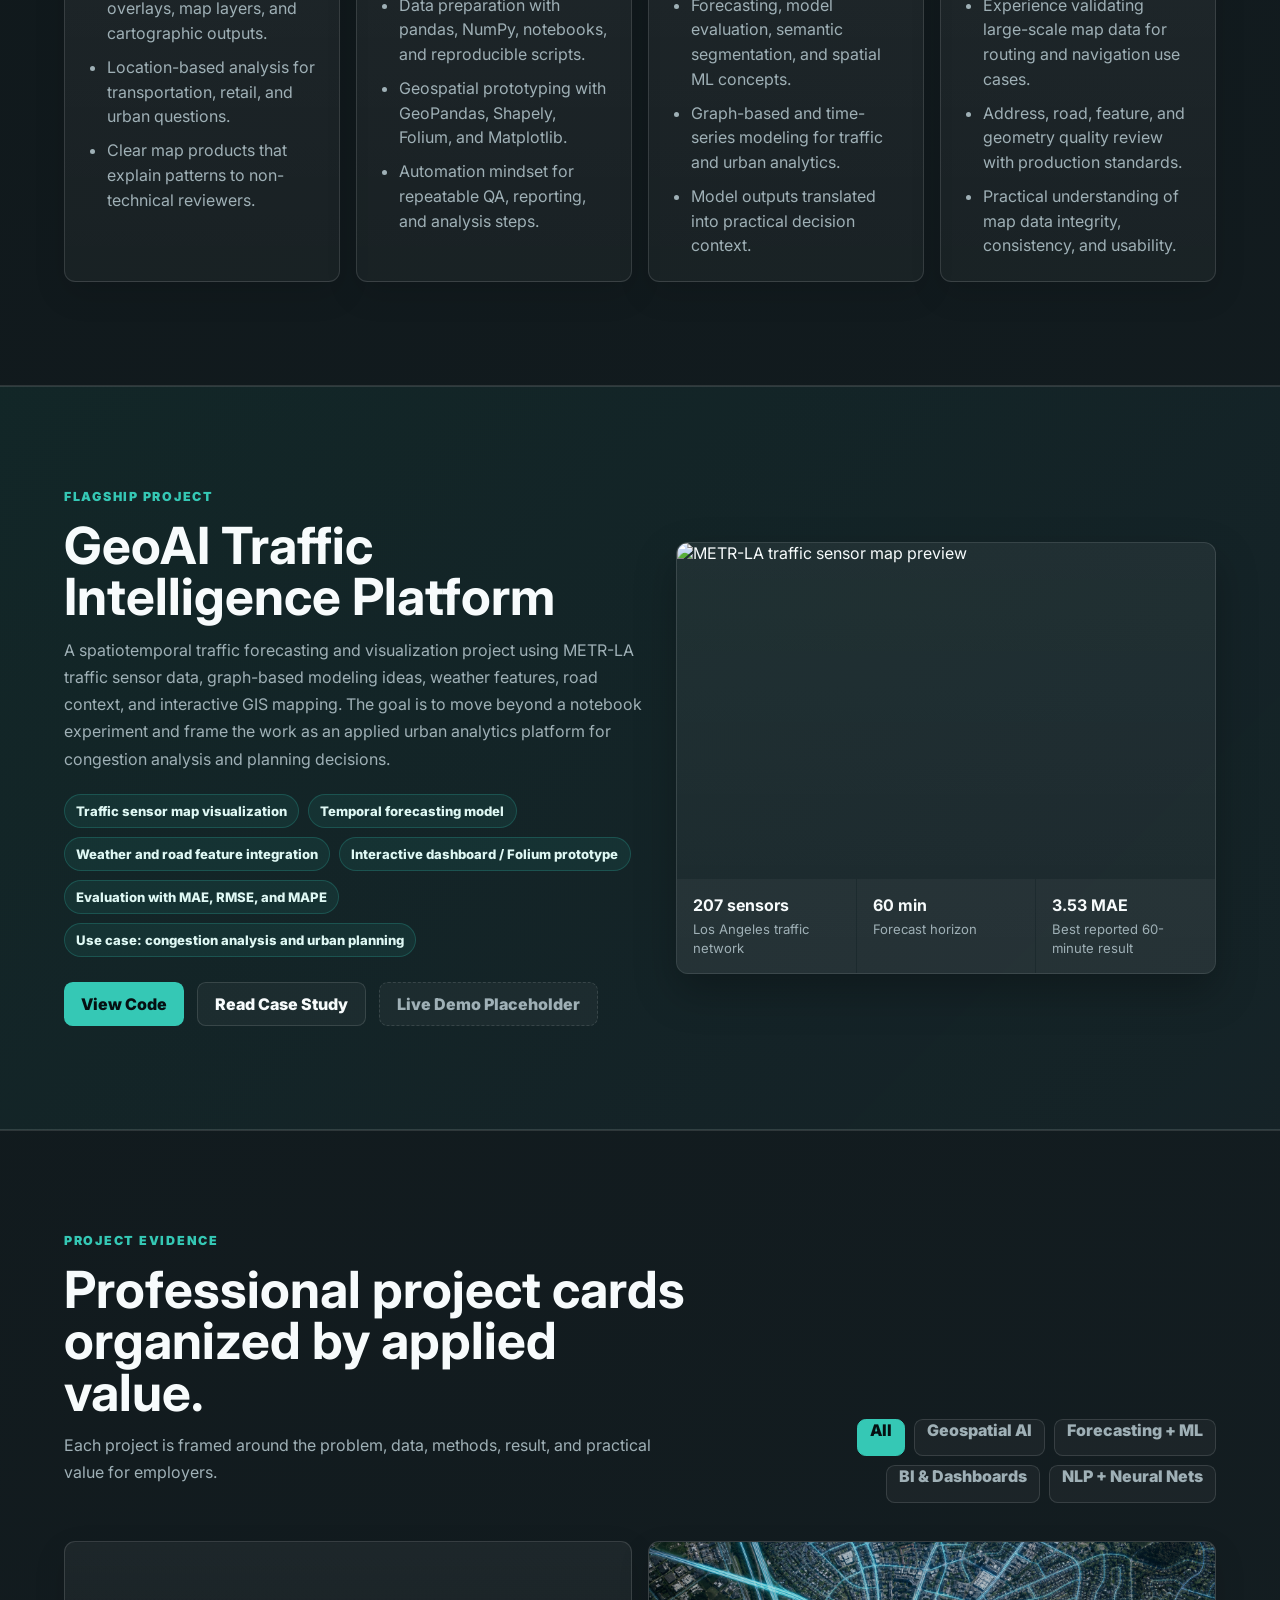
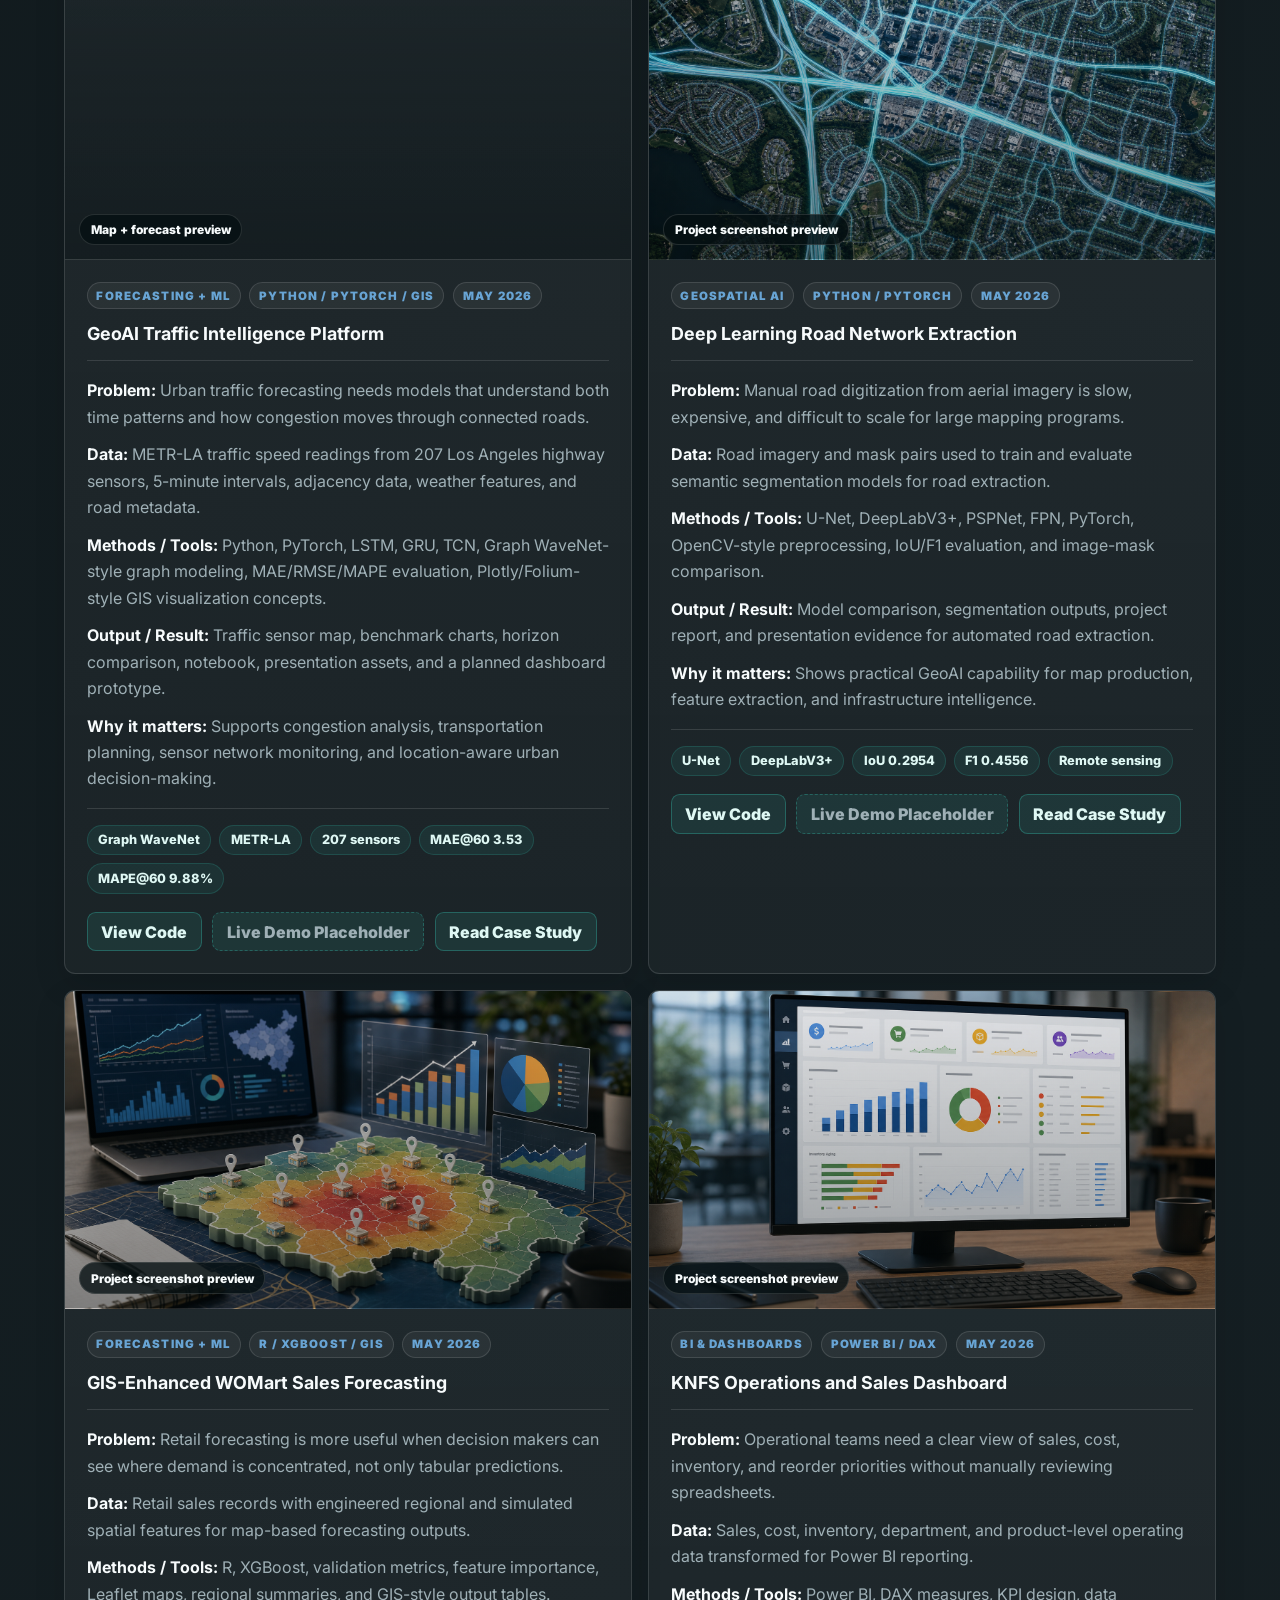
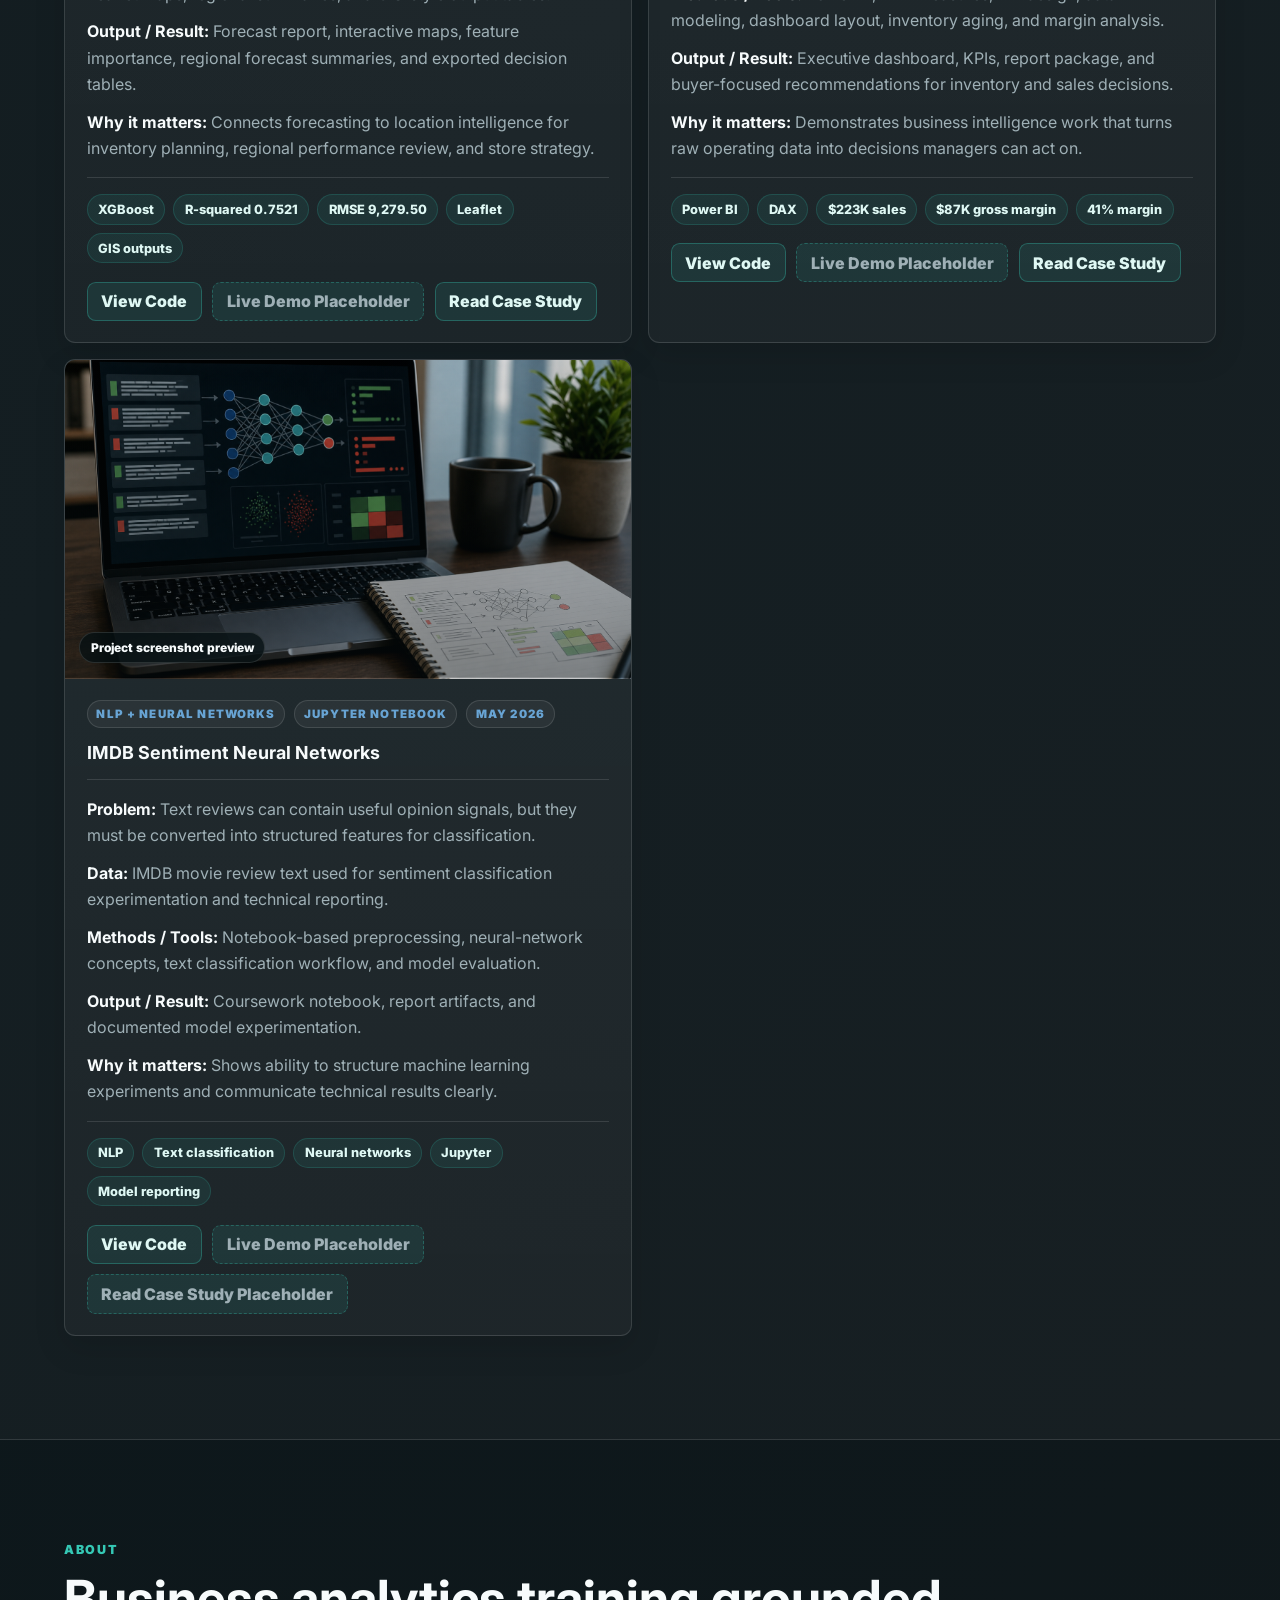
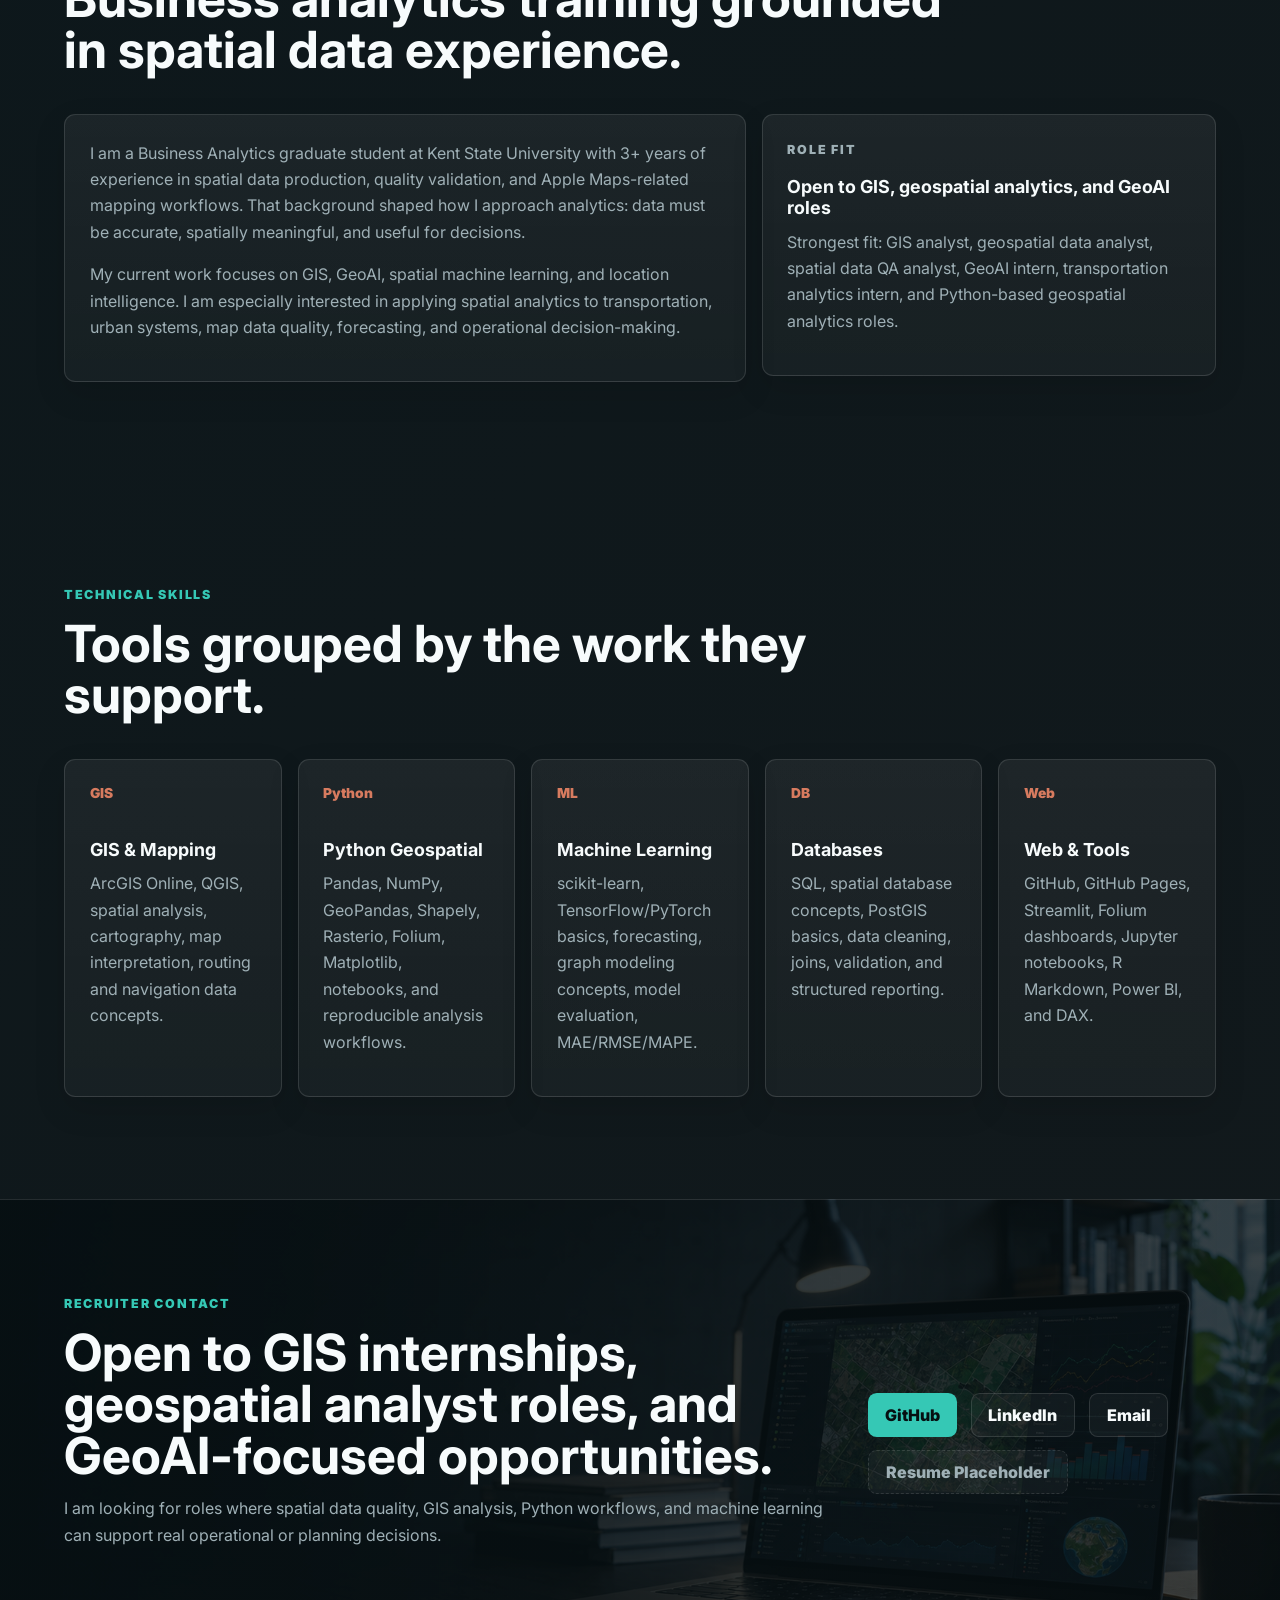
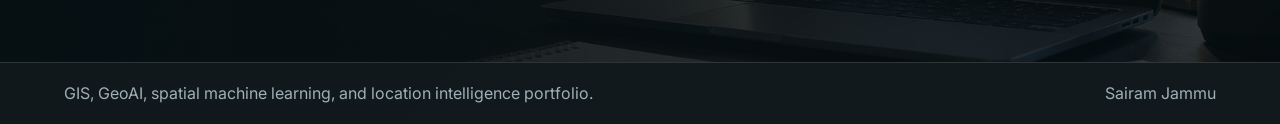
==== commit 270493f6: "Reposition portfolio for GIS and GeoAI roles" ====
--- a/index.html
+++ b/index.html
@@ -3,15 +3,15 @@
   <head>
     <meta charset="UTF-8" />
     <meta name="viewport" content="width=device-width, initial-scale=1.0" />
-    <title>Sairam Jammu | Geospatial AI, Forecasting, and BI Portfolio</title>
+    <title>Sairam Jammu | GIS, GeoAI, and Spatial Analytics Portfolio</title>
     <meta
       name="description"
-      content="Recruiter-ready analytics portfolio for Sairam Jammu: geospatial AI, traffic forecasting, machine learning, sales forecasting, Power BI dashboards, NLP, and decision intelligence."
+      content="Professional GIS and GeoAI portfolio for Sairam Jammu: spatial data quality, GIS analysis, Python geospatial workflows, spatial machine learning, traffic forecasting, and location intelligence."
     />
-    <meta property="og:title" content="Sairam Jammu | Analytics Portfolio" />
+    <meta property="og:title" content="Sairam Jammu | GIS and GeoAI Portfolio" />
     <meta
       property="og:description"
-      content="Applied analytics portfolio covering geospatial AI, traffic forecasting, retail forecasting, NLP, Power BI, and business decision-support projects."
+      content="Applied GIS, GeoAI, spatial machine learning, traffic intelligence, map data quality, and business analytics portfolio."
     />
     <meta property="og:type" content="website" />
     <meta property="og:image" content="assets/images/portfolio-hero.png" />
@@ -22,7 +22,7 @@
       href="https://fonts.googleapis.com/css2?family=Inter:wght@400;500;600;700;800;900&display=swap"
       rel="stylesheet"
     />
-    <link rel="stylesheet" href="styles.css?v=10" />
+    <link rel="stylesheet" href="styles.css?v=11" />
   </head>
   <body>
     <header class="site-header">
@@ -32,9 +32,10 @@
       </a>
       <nav class="nav-links" aria-label="Primary navigation">
         <a href="#home">Home</a>
-        <a href="#value">Value</a>
-        <a href="#experience">Experience</a>
+        <a href="#work">What I Do</a>
+        <a href="#flagship">Flagship</a>
         <a href="#projects">Projects</a>
+        <a href="#about">About</a>
         <a href="#skills">Skills</a>
         <a href="#contact">Contact</a>
       </nav>
@@ -42,184 +43,158 @@
     </header>
 
     <main>
+      <!-- Hero: professional GIS / GeoAI positioning -->
       <section class="hero" id="home">
         <canvas class="hero-canvas" id="heroCanvas" aria-hidden="true"></canvas>
         <div class="hero-copy">
-          <p class="welcome-badge">Welcome to my portfolio</p>
-          <p class="eyebrow">Business Analytics | Geospatial AI | BI Dashboards</p>
-          <h1>Hi, I'm Sairam <span id="typedRole">Analytics Professional</span></h1>
+          <p class="welcome-badge">GIS + Python + Machine Learning</p>
+          <p class="eyebrow">Geospatial Data Analyst | GeoAI | Spatial ML</p>
+          <h1>I solve spatial problems using GIS, Python, and machine learning.</h1>
           <p class="hero-lede">
-            I build decision-ready analytics projects that connect modeling, maps, dashboards, and business
-            storytelling. My work spans road extraction from aerial imagery, traffic forecasting with graph neural
-            networks, GIS-enhanced retail forecasting, Power BI operating dashboards, and neural-network NLP experimentation.
+            I work with map data, spatial databases, quality validation, and geospatial analytics to turn
+            location data into reliable decision support. My current focus is GeoAI, spatial machine learning,
+            urban analytics, transportation intelligence, and practical location-aware products.
           </p>
           <div class="hero-actions">
-            <a class="primary-button" href="#projects">Review Portfolio</a>
-            <a class="secondary-button" href="https://github.com/SairamJammu?tab=repositories" target="_blank" rel="noreferrer">
-              Verify on GitHub
-            </a>
-          </div>
-        </div>
-        <div class="hero-visual" aria-label="Analytics and geospatial portfolio visual">
-          <img src="assets/images/portfolio-hero.png" alt="Laptop with GIS dashboard, map layers, charts, and forecasting visuals" />
+            <a class="primary-button" href="#flagship">View Flagship Project</a>
+            <a class="secondary-button" href="#projects">Review Project Evidence</a>
+          </div>
+        </div>
+        <div class="hero-visual" aria-label="GIS and GeoAI portfolio visual">
+          <img src="assets/images/portfolio-hero.png" alt="GIS dashboard with maps, charts, and analytics layers" />
           <div class="visual-caption">
-            <span>Analytics + Geospatial AI</span>
-            <strong>Forecasts, maps, models, and dashboards built for decision support.</strong>
+            <span>Map intelligence in practice</span>
+            <strong>Spatial data quality, GIS workflows, forecasting models, and map-based decision support.</strong>
           </div>
         </div>
       </section>
 
       <section class="proof-strip" aria-label="Portfolio highlights">
         <article>
-          <span>5</span>
-          <p>Flagship projects across geospatial AI, forecasting, BI, traffic analytics, and NLP.</p>
+          <span>3+</span>
+          <p>Years of spatial data and Apple Maps-related quality validation experience.</p>
         </article>
         <article>
           <span>207</span>
           <p>METR-LA traffic sensors modeled in the Graph WaveNet forecasting project.</p>
         </article>
         <article>
-          <span>0.752</span>
-          <p>R-squared from the GIS-enhanced WOMart XGBoost forecast model.</p>
+          <span>5</span>
+          <p>Portfolio projects across GIS, GeoAI, forecasting, dashboards, and NLP.</p>
         </article>
         <article>
-          <span>41%</span>
-          <p>Gross margin KPI surfaced in the KNFS Power BI executive dashboard.</p>
+          <span>GIS</span>
+          <p>Focused on spatial analysis, map intelligence, urban analytics, and location decisions.</p>
         </article>
       </section>
 
-      <section class="section intro-band" id="value">
+      <!-- What I Do -->
+      <section class="section intro-band" id="work">
         <div class="section-heading">
-          <p class="eyebrow">Portfolio Focus</p>
-          <h2>Three evidence tracks behind my analytics work.</h2>
+          <p class="eyebrow">What I Do</p>
+          <h2>Applied geospatial work for real data, maps, and decisions.</h2>
           <p class="section-lede">
-            This site is organized for recruiters and hiring managers: each section shows what I can build,
-            what problem it solves, and where the evidence lives.
+            My portfolio is built around practical spatial workflows: cleaning map data, analyzing patterns,
+            building reproducible Python pipelines, and using machine learning where it adds measurable value.
           </p>
         </div>
-        <div class="focus-grid">
-          <a class="focus-card" href="#projects" data-focus-filter="Geospatial AI">
+        <div class="service-grid">
+          <article class="service-card">
             <span>01</span>
-            <h3>Geospatial intelligence</h3>
-            <p>Remote sensing, semantic segmentation, GIS maps, spatial features, and location-aware decision support.</p>
-          </a>
-          <a class="focus-card" href="#projects" data-focus-filter="Forecasting + ML">
+            <h3>GIS & Spatial Analysis</h3>
+            <ul>
+              <li>Spatial joins, buffers, overlays, map layers, and cartographic outputs.</li>
+              <li>Location-based analysis for transportation, retail, and urban questions.</li>
+              <li>Clear map products that explain patterns to non-technical reviewers.</li>
+            </ul>
+          </article>
+          <article class="service-card">
             <span>02</span>
-            <h3>Forecasting and ML</h3>
-            <p>Traffic forecasting, XGBoost forecasting, feature engineering, model validation, metric reporting, and business interpretation.</p>
-          </a>
-          <a class="focus-card" href="#projects" data-focus-filter="BI & Dashboards">
+            <h3>Python Geospatial Workflows</h3>
+            <ul>
+              <li>Data preparation with pandas, NumPy, notebooks, and reproducible scripts.</li>
+              <li>Geospatial prototyping with GeoPandas, Shapely, Folium, and Matplotlib.</li>
+              <li>Automation mindset for repeatable QA, reporting, and analysis steps.</li>
+            </ul>
+          </article>
+          <article class="service-card">
             <span>03</span>
-            <h3>Dashboards and decision products</h3>
-            <p>Power BI, DAX, KPIs, inventory analytics, margin reporting, and stakeholder-ready summaries.</p>
-          </a>
-        </div>
-      </section>
-
-      <section class="section experience-section" id="experience">
-        <div class="section-heading">
-          <p class="eyebrow">Experience Signal</p>
-          <h2>Graduate analytics training shaped into portfolio evidence.</h2>
-        </div>
-        <div class="experience-layout">
-          <div class="experience-stack">
-            <article class="experience-card">
-              <div class="experience-topline">
-                <div>
-                  <h3>M.S. Business Analytics</h3>
-                  <p class="role-meta">Kent State University | Ohio, USA</p>
-                </div>
-                <span>Analytics Graduate</span>
+            <h3>GeoAI / Spatial Machine Learning</h3>
+            <ul>
+              <li>Forecasting, model evaluation, semantic segmentation, and spatial ML concepts.</li>
+              <li>Graph-based and time-series modeling for traffic and urban analytics.</li>
+              <li>Model outputs translated into practical decision context.</li>
+            </ul>
+          </article>
+          <article class="service-card">
+            <span>04</span>
+            <h3>Spatial Data Quality & Map Intelligence</h3>
+            <ul>
+              <li>Experience validating large-scale map data for routing and navigation use cases.</li>
+              <li>Address, road, feature, and geometry quality review with production standards.</li>
+              <li>Practical understanding of map data integrity, consistency, and usability.</li>
+            </ul>
+          </article>
+        </div>
+      </section>
+
+      <!-- Flagship project -->
+      <section class="section flagship-section" id="flagship">
+        <div class="flagship-layout">
+          <div>
+            <p class="eyebrow">Flagship Project</p>
+            <h2>GeoAI Traffic Intelligence Platform</h2>
+            <p class="section-lede">
+              A spatiotemporal traffic forecasting and visualization project using METR-LA traffic sensor data,
+              graph-based modeling ideas, weather features, road context, and interactive GIS mapping. The goal is
+              to move beyond a notebook experiment and frame the work as an applied urban analytics platform for
+              congestion analysis and planning decisions.
+            </p>
+            <div class="component-list">
+              <span>Traffic sensor map visualization</span>
+              <span>Temporal forecasting model</span>
+              <span>Weather and road feature integration</span>
+              <span>Interactive dashboard / Folium prototype</span>
+              <span>Evaluation with MAE, RMSE, and MAPE</span>
+              <span>Use case: congestion analysis and urban planning</span>
+            </div>
+            <div class="hero-actions">
+              <a class="primary-button" href="https://github.com/SairamJammu/short-term-traffic-forecasting" target="_blank" rel="noreferrer">View Code</a>
+              <a class="secondary-button" href="case-studies/traffic-forecasting.html">Read Case Study</a>
+              <a class="secondary-button is-placeholder" href="#" aria-label="Live demo placeholder">Live Demo Placeholder</a>
+            </div>
+          </div>
+          <div class="preview-panel">
+            <img
+              src="https://raw.githubusercontent.com/SairamJammu/short-term-traffic-forecasting/main/results/figures/fig_sensor_map.png"
+              alt="METR-LA traffic sensor map preview"
+            />
+            <div class="preview-grid">
+              <div>
+                <strong>207 sensors</strong>
+                <span>Los Angeles traffic network</span>
               </div>
-              <p class="experience-summary">
-                Built applied coursework and capstone projects across machine learning, visualization, forecasting,
-                business intelligence, data mining, and analytics communication.
-              </p>
-              <div class="experience-columns">
-                <div>
-                  <h4>Technical focus</h4>
-                  <p>Python, R, XGBoost, PyTorch, scikit-learn, Power BI, DAX, R Markdown, and GIS workflows.</p>
-                </div>
-                <div>
-                  <h4>Business focus</h4>
-                  <p>Translate model output into planning, inventory, profitability, traffic operations, and operational decisions.</p>
-                </div>
+              <div>
+                <strong>60 min</strong>
+                <span>Forecast horizon</span>
               </div>
-              <div class="experience-points">
-                <span>Machine learning</span>
-                <span>Forecasting</span>
-                <span>Business intelligence</span>
-                <span>Data visualization</span>
-                <span>Technical reporting</span>
+              <div>
+                <strong>3.53 MAE</strong>
+                <span>Best reported 60-minute result</span>
               </div>
-            </article>
-
-            <article class="experience-card">
-              <div class="experience-topline">
-                <div>
-                  <h3>Portfolio Operating Style</h3>
-                  <p class="role-meta">Modeling, dashboards, and documentation</p>
-                </div>
-                <span>Recruiter Evidence</span>
-              </div>
-              <p class="experience-summary">
-                I structure projects so reviewers can quickly inspect the problem, data, methods, metrics,
-                artifacts, and business value without hunting through notebooks.
-              </p>
-              <div class="experience-columns">
-                <div>
-                  <h4>Evidence</h4>
-                  <p>README summaries, reports, screenshots, model metrics, dashboards, and exported outputs.</p>
-                </div>
-                <div>
-                  <h4>Decision value</h4>
-                  <p>Every project explains the operational question and the decision the analysis supports.</p>
-                </div>
-              </div>
-              <div class="experience-points">
-                <span>GitHub documentation</span>
-                <span>Model evaluation</span>
-                <span>Dashboard design</span>
-                <span>Stakeholder framing</span>
-              </div>
-            </article>
-          </div>
-
-          <aside class="education-card">
-            <p class="eyebrow">Open To</p>
-            <h3>Analytics, BI, ML, and geospatial data roles</h3>
-            <p>
-              Best-fit roles include data analyst, business intelligence analyst, GIS analyst, machine learning
-              analyst, reporting analyst, and analytics intern/co-op positions.
-            </p>
-            <div class="course-markers">
-              <div class="course-marker"><span>Power BI Dashboards</span></div>
-              <div class="course-marker"><span>Python / R Analytics</span></div>
-              <div class="course-marker"><span>Forecasting Models</span></div>
-              <div class="course-marker"><span>Geospatial Analysis</span></div>
-              <div class="course-marker"><span>Machine Learning</span></div>
-              <div class="course-marker"><span>Technical Storytelling</span></div>
             </div>
-          </aside>
-        </div>
-      </section>
-
-      <section class="section featured-section">
-        <div class="section-heading">
-          <p class="eyebrow">Featured Repositories</p>
-          <h2>Priority projects for analytics, BI, geospatial, and ML roles.</h2>
-        </div>
-        <div class="featured-grid" id="featuredProjects"></div>
-      </section>
-
+          </div>
+        </div>
+      </section>
+
+      <!-- Project evidence -->
       <section class="section projects-section" id="projects">
         <div class="section-heading project-heading">
           <div>
-            <p class="eyebrow">Recruiter-Ready Project Evidence</p>
-            <h2>Projects organized by employer-relevant capability.</h2>
+            <p class="eyebrow">Project Evidence</p>
+            <h2>Professional project cards organized by applied value.</h2>
             <p class="section-lede">
-              Use the filters to scan by role fit. Each project includes the business question, decision value,
-              tools, metrics, and direct GitHub evidence.
+              Each project is framed around the problem, data, methods, result, and practical value for employers.
             </p>
           </div>
           <div class="filters" aria-label="Project filters">
@@ -230,110 +205,98 @@
             <button class="filter-button" type="button" data-filter="NLP + Neural Networks">NLP + Neural Nets</button>
           </div>
         </div>
-        <div class="project-grid project-spotlight-grid" id="trafficProjectSpotlight">
-          <article class="project-card" data-category="Forecasting + ML">
-            <div
-              class="project-image"
-              style="background-image: linear-gradient(rgba(7, 16, 19, 0.08), rgba(7, 16, 19, 0.42)), url('https://raw.githubusercontent.com/SairamJammu/short-term-traffic-forecasting/main/results/figures/fig_full_benchmark_comparison.png')"
-            ></div>
-            <div class="card-body">
-              <div class="project-meta">
-                <span>Forecasting + ML</span>
-                <span>Python / PyTorch</span>
-                <span>May 2026</span>
-              </div>
-              <h3>
-                <a
-                  class="project-title-link"
-                  href="https://github.com/SairamJammu/short-term-traffic-forecasting"
-                  target="_blank"
-                  rel="noreferrer"
-                >Short-Term Traffic Forecasting</a>
-              </h3>
-              <p>
-                Spatiotemporal deep learning project forecasting Los Angeles highway speeds with METR-LA
-                sensors, temporal baselines, and Graph WaveNet variants.
-              </p>
-              <div class="impact-list">
-                <p><strong>Business question:</strong> Can road-network graph structure improve 15, 30, and 60 minute traffic-speed forecasts compared with temporal-only models?</p>
-                <p><strong>Decision value:</strong> Demonstrates graph neural network forecasting, benchmark thinking, model ablation, and transportation analytics communication.</p>
-              </div>
-              <div class="tag-list">
-                <span>Graph WaveNet</span><span>METR-LA</span><span>207 sensors</span><span>MAE@60 3.53</span><span>MAPE@60 9.88%</span>
-              </div>
-              <div class="card-actions">
-                <a class="card-link" href="https://github.com/SairamJammu/short-term-traffic-forecasting" target="_blank" rel="noreferrer">GitHub</a>
-                <a class="card-link" href="https://github.com/SairamJammu/short-term-traffic-forecasting/blob/main/notebooks/short_term_traffic_forecasting_final_project.ipynb" target="_blank" rel="noreferrer">Notebook</a>
-                <a class="card-link" href="https://github.com/SairamJammu/short-term-traffic-forecasting/tree/main/results" target="_blank" rel="noreferrer">Results</a>
-              </div>
-            </div>
-          </article>
-        </div>
         <div class="project-grid" id="projectGrid"></div>
       </section>
 
+      <!-- About -->
+      <section class="section about-section" id="about">
+        <div class="section-heading">
+          <p class="eyebrow">About</p>
+          <h2>Business analytics training grounded in spatial data experience.</h2>
+        </div>
+        <div class="about-layout">
+          <article class="experience-card">
+            <p>
+              I am a Business Analytics graduate student at Kent State University with 3+ years of experience in
+              spatial data production, quality validation, and Apple Maps-related mapping workflows. That background
+              shaped how I approach analytics: data must be accurate, spatially meaningful, and useful for decisions.
+            </p>
+            <p>
+              My current work focuses on GIS, GeoAI, spatial machine learning, and location intelligence. I am
+              especially interested in applying spatial analytics to transportation, urban systems, map data quality,
+              forecasting, and operational decision-making.
+            </p>
+          </article>
+          <aside class="education-card">
+            <p class="eyebrow">Role Fit</p>
+            <h3>Open to GIS, geospatial analytics, and GeoAI roles</h3>
+            <p>
+              Strongest fit: GIS analyst, geospatial data analyst, spatial data QA analyst, GeoAI intern,
+              transportation analytics intern, and Python-based geospatial analytics roles.
+            </p>
+          </aside>
+        </div>
+      </section>
+
+      <!-- Skills -->
       <section class="section skills-section" id="skills">
         <div class="section-heading">
-          <p class="eyebrow">Analyst Toolkit</p>
-          <h2>Skills reflected across the portfolio.</h2>
-          <p class="section-lede">
-            My strongest value is combining analytical rigor with outputs people can review, trust, and use.
-          </p>
+          <p class="eyebrow">Technical Skills</p>
+          <h2>Tools grouped by the work they support.</h2>
         </div>
         <div class="skills-flow">
           <article class="skill-card">
-            <span class="skill-step">01</span>
-            <h3>Geospatial and imagery analytics</h3>
-            <p>Road extraction, aerial imagery, semantic segmentation, interactive maps, spatial features, and GIS reporting.</p>
-            <div class="skill-tags">
-              <span>GIS</span><span>Remote sensing</span><span>Leaflet</span><span>OpenCV</span><span>Segmentation</span>
-            </div>
-          </article>
-          <article class="skill-card">
-            <span class="skill-step">02</span>
-            <h3>Machine learning and forecasting</h3>
-            <p>Model comparison, feature engineering, classification, regression, validation metrics, and forecast interpretation.</p>
-            <div class="skill-tags">
-              <span>Python</span><span>R</span><span>XGBoost</span><span>PyTorch</span><span>scikit-learn</span>
-            </div>
-          </article>
-          <article class="skill-card">
-            <span class="skill-step">03</span>
-            <h3>Business intelligence products</h3>
-            <p>Power BI dashboards, DAX measures, KPI design, inventory analysis, margin reporting, and executive summaries.</p>
-            <div class="skill-tags">
-              <span>Power BI</span><span>DAX</span><span>KPIs</span><span>Dashboards</span><span>Data modeling</span>
-            </div>
-          </article>
-          <article class="skill-card">
-            <span class="skill-step">04</span>
-            <h3>Documentation and communication</h3>
-            <p>README polish, final reports, presentation decks, reproducible notebooks, and clear business recommendations.</p>
-            <div class="skill-tags">
-              <span>GitHub</span><span>R Markdown</span><span>Jupyter</span><span>Reports</span><span>Storytelling</span>
-            </div>
-          </article>
-        </div>
-      </section>
-
+            <span class="skill-step">GIS</span>
+            <h3>GIS & Mapping</h3>
+            <p>ArcGIS Online, QGIS, spatial analysis, cartography, map interpretation, routing and navigation data concepts.</p>
+          </article>
+          <article class="skill-card">
+            <span class="skill-step">Python</span>
+            <h3>Python Geospatial</h3>
+            <p>Pandas, NumPy, GeoPandas, Shapely, Rasterio, Folium, Matplotlib, notebooks, and reproducible analysis workflows.</p>
+          </article>
+          <article class="skill-card">
+            <span class="skill-step">ML</span>
+            <h3>Machine Learning</h3>
+            <p>scikit-learn, TensorFlow/PyTorch basics, forecasting, graph modeling concepts, model evaluation, MAE/RMSE/MAPE.</p>
+          </article>
+          <article class="skill-card">
+            <span class="skill-step">DB</span>
+            <h3>Databases</h3>
+            <p>SQL, spatial database concepts, PostGIS basics, data cleaning, joins, validation, and structured reporting.</p>
+          </article>
+          <article class="skill-card">
+            <span class="skill-step">Web</span>
+            <h3>Web & Tools</h3>
+            <p>GitHub, GitHub Pages, Streamlit, Folium dashboards, Jupyter notebooks, R Markdown, Power BI, and DAX.</p>
+          </article>
+        </div>
+      </section>
+
+      <!-- Contact -->
       <section class="contact-section" id="contact">
         <div>
-          <p class="eyebrow">Let's Connect</p>
-          <h2>Ready for analytics, BI, ML, and geospatial data opportunities.</h2>
+          <p class="eyebrow">Recruiter Contact</p>
+          <h2>Open to GIS internships, geospatial analyst roles, and GeoAI-focused opportunities.</h2>
+          <p class="section-lede">
+            I am looking for roles where spatial data quality, GIS analysis, Python workflows, and machine learning
+            can support real operational or planning decisions.
+          </p>
         </div>
         <div class="contact-actions">
-          <a class="primary-button contact-link" href="mailto:jammusairam3@gmail.com">Email Me</a>
+          <a class="primary-button contact-link" href="https://github.com/SairamJammu" target="_blank" rel="noreferrer">GitHub</a>
           <a class="secondary-button contact-link" href="https://linkedin.com/in/jammusairam" target="_blank" rel="noreferrer">LinkedIn</a>
-          <a class="secondary-button contact-link" href="https://github.com/SairamJammu" target="_blank" rel="noreferrer">GitHub</a>
+          <a class="secondary-button contact-link" href="mailto:jammusairam3@gmail.com">Email</a>
+          <a class="secondary-button contact-link is-placeholder" href="#">Resume Placeholder</a>
         </div>
       </section>
     </main>
 
     <footer class="site-footer">
-      <span>Geospatial AI, forecasting, BI dashboards, and applied analytics portfolio.</span>
+      <span>GIS, GeoAI, spatial machine learning, and location intelligence portfolio.</span>
       <span>Sairam Jammu</span>
     </footer>
 
-    <script src="script.js?v=10"></script>
+    <script src="script.js?v=11"></script>
   </body>
 </html>
--- a/styles.css
+++ b/styles.css
@@ -126,6 +126,12 @@
   color: var(--ink);
 }
 
+.secondary-button.is-placeholder,
+.card-link.is-placeholder {
+  border-style: dashed;
+  color: var(--muted);
+}
+
 .header-button:hover,
 .primary-button:hover,
 .secondary-button:hover,
@@ -207,7 +213,11 @@
   letter-spacing: 0;
   line-height: 1.02;
   margin-bottom: 1.25rem;
-  max-width: 15ch;
+  max-width: 17ch;
+}
+
+.case-hero {
+  min-height: auto;
 }
 
 #typedRole {
@@ -360,7 +370,10 @@
 }
 
 .focus-grid,
+.service-grid,
 .experience-layout,
+.about-layout,
+.flagship-layout,
 .featured-grid,
 .project-grid,
 .skills-flow {
@@ -370,11 +383,13 @@
   max-width: 1180px;
 }
 
-.focus-grid {
-  grid-template-columns: repeat(3, minmax(0, 1fr));
+.focus-grid,
+.service-grid {
+  grid-template-columns: repeat(4, minmax(0, 1fr));
 }
 
 .focus-card,
+.service-card,
 .experience-card,
 .education-card,
 .featured-card,
@@ -392,12 +407,29 @@
 }
 
 .focus-card span,
+.service-card span,
 .skill-step {
   color: var(--coral);
   display: block;
   font-size: 0.86rem;
   font-weight: 950;
   margin-bottom: 2.4rem;
+}
+
+.service-card {
+  min-height: 18rem;
+  padding: 1.45rem;
+}
+
+.service-card ul {
+  color: var(--muted);
+  line-height: 1.55;
+  margin: 0;
+  padding-left: 1.15rem;
+}
+
+.service-card li + li {
+  margin-top: 0.55rem;
 }
 
 .focus-card p,
@@ -414,6 +446,97 @@
 .experience-layout {
   align-items: start;
   grid-template-columns: minmax(0, 1.45fr) minmax(18rem, 0.55fr);
+}
+
+.about-layout {
+  align-items: start;
+  grid-template-columns: minmax(0, 1.2fr) minmax(18rem, 0.8fr);
+}
+
+.flagship-section {
+  background:
+    linear-gradient(135deg, rgba(53, 200, 181, 0.08), rgba(104, 164, 212, 0.05)),
+    rgba(255, 255, 255, 0.025);
+  border-block: 1px solid var(--line);
+}
+
+.flagship-layout {
+  align-items: center;
+  grid-template-columns: minmax(0, 1.05fr) minmax(22rem, 0.95fr);
+}
+
+.component-list {
+  display: flex;
+  flex-wrap: wrap;
+  gap: 0.55rem;
+  margin-top: 1.35rem;
+}
+
+.component-list span {
+  background: rgba(53, 200, 181, 0.09);
+  border: 1px solid rgba(53, 200, 181, 0.22);
+  border-radius: 999px;
+  color: #dff8f4;
+  font-size: 0.82rem;
+  font-weight: 800;
+  padding: 0.5rem 0.7rem;
+}
+
+.preview-panel {
+  background: linear-gradient(180deg, rgba(255, 255, 255, 0.06), rgba(255, 255, 255, 0.035));
+  border: 1px solid var(--line);
+  border-radius: 0.75rem;
+  box-shadow: var(--shadow);
+  overflow: hidden;
+}
+
+.preview-panel img {
+  aspect-ratio: 16 / 10;
+  display: block;
+  object-fit: cover;
+  width: 100%;
+}
+
+.placeholder-preview {
+  min-height: 100%;
+}
+
+.placeholder-box {
+  align-items: center;
+  aspect-ratio: 16 / 10;
+  background:
+    linear-gradient(135deg, rgba(53, 200, 181, 0.08), rgba(104, 164, 212, 0.08)),
+    repeating-linear-gradient(45deg, rgba(255, 255, 255, 0.04) 0 10px, transparent 10px 20px);
+  border-bottom: 1px solid var(--line);
+  color: var(--muted);
+  display: flex;
+  font-weight: 900;
+  justify-content: center;
+  padding: 2rem;
+  text-align: center;
+}
+
+.preview-grid {
+  display: grid;
+  gap: 1px;
+  grid-template-columns: repeat(3, minmax(0, 1fr));
+}
+
+.preview-grid div {
+  background: rgba(255, 255, 255, 0.04);
+  padding: 1rem;
+}
+
+.preview-grid strong,
+.preview-grid span {
+  display: block;
+}
+
+.preview-grid span {
+  color: var(--muted);
+  font-size: 0.82rem;
+  line-height: 1.4;
+  margin-top: 0.35rem;
 }
 
 .experience-stack {
@@ -507,6 +630,20 @@
   background-position: center;
   background-size: cover;
   border-bottom: 1px solid var(--line);
+  position: relative;
+}
+
+.image-label {
+  background: rgba(6, 16, 18, 0.78);
+  border: 1px solid var(--line);
+  border-radius: 999px;
+  bottom: 0.9rem;
+  color: var(--text);
+  font-size: 0.75rem;
+  font-weight: 850;
+  left: 0.9rem;
+  padding: 0.45rem 0.65rem;
+  position: absolute;
 }
 
 .card-body {
@@ -541,11 +678,21 @@
   padding: 1rem 0;
 }
 
-.impact-list p {
+.case-fields {
+  border-block: 1px solid var(--line);
+  display: grid;
+  gap: 0.7rem;
+  margin: 1rem 0;
+  padding: 1rem 0;
+}
+
+.impact-list p,
+.case-fields p {
   margin-bottom: 0;
 }
 
-.impact-list strong {
+.impact-list strong,
+.case-fields strong {
   color: var(--text);
 }
 
@@ -593,11 +740,11 @@
 }
 
 .skills-flow {
-  grid-template-columns: repeat(2, minmax(0, 1fr));
+  grid-template-columns: repeat(5, minmax(0, 1fr));
 }
 
 .skill-card {
-  min-height: 17rem;
+  min-height: 15rem;
 }
 
 .skill-tags {
@@ -662,6 +809,8 @@
 
   .hero,
   .experience-layout,
+  .about-layout,
+  .flagship-layout,
   .project-heading,
   .contact-section {
     grid-template-columns: 1fr;
@@ -684,6 +833,7 @@
 
 @media (max-width: 760px) {
   .focus-grid,
+  .service-grid,
   .proof-strip,
   .featured-grid,
   .project-grid,
@@ -716,3 +866,21 @@
     flex-direction: column;
   }
 }
+
+@media (max-width: 1180px) {
+  .service-grid,
+  .skills-flow {
+    grid-template-columns: repeat(2, minmax(0, 1fr));
+  }
+}
+
+@media (max-width: 760px) {
+  .service-grid,
+  .skills-flow {
+    grid-template-columns: 1fr;
+  }
+
+  .preview-grid {
+    grid-template-columns: 1fr;
+  }
+}
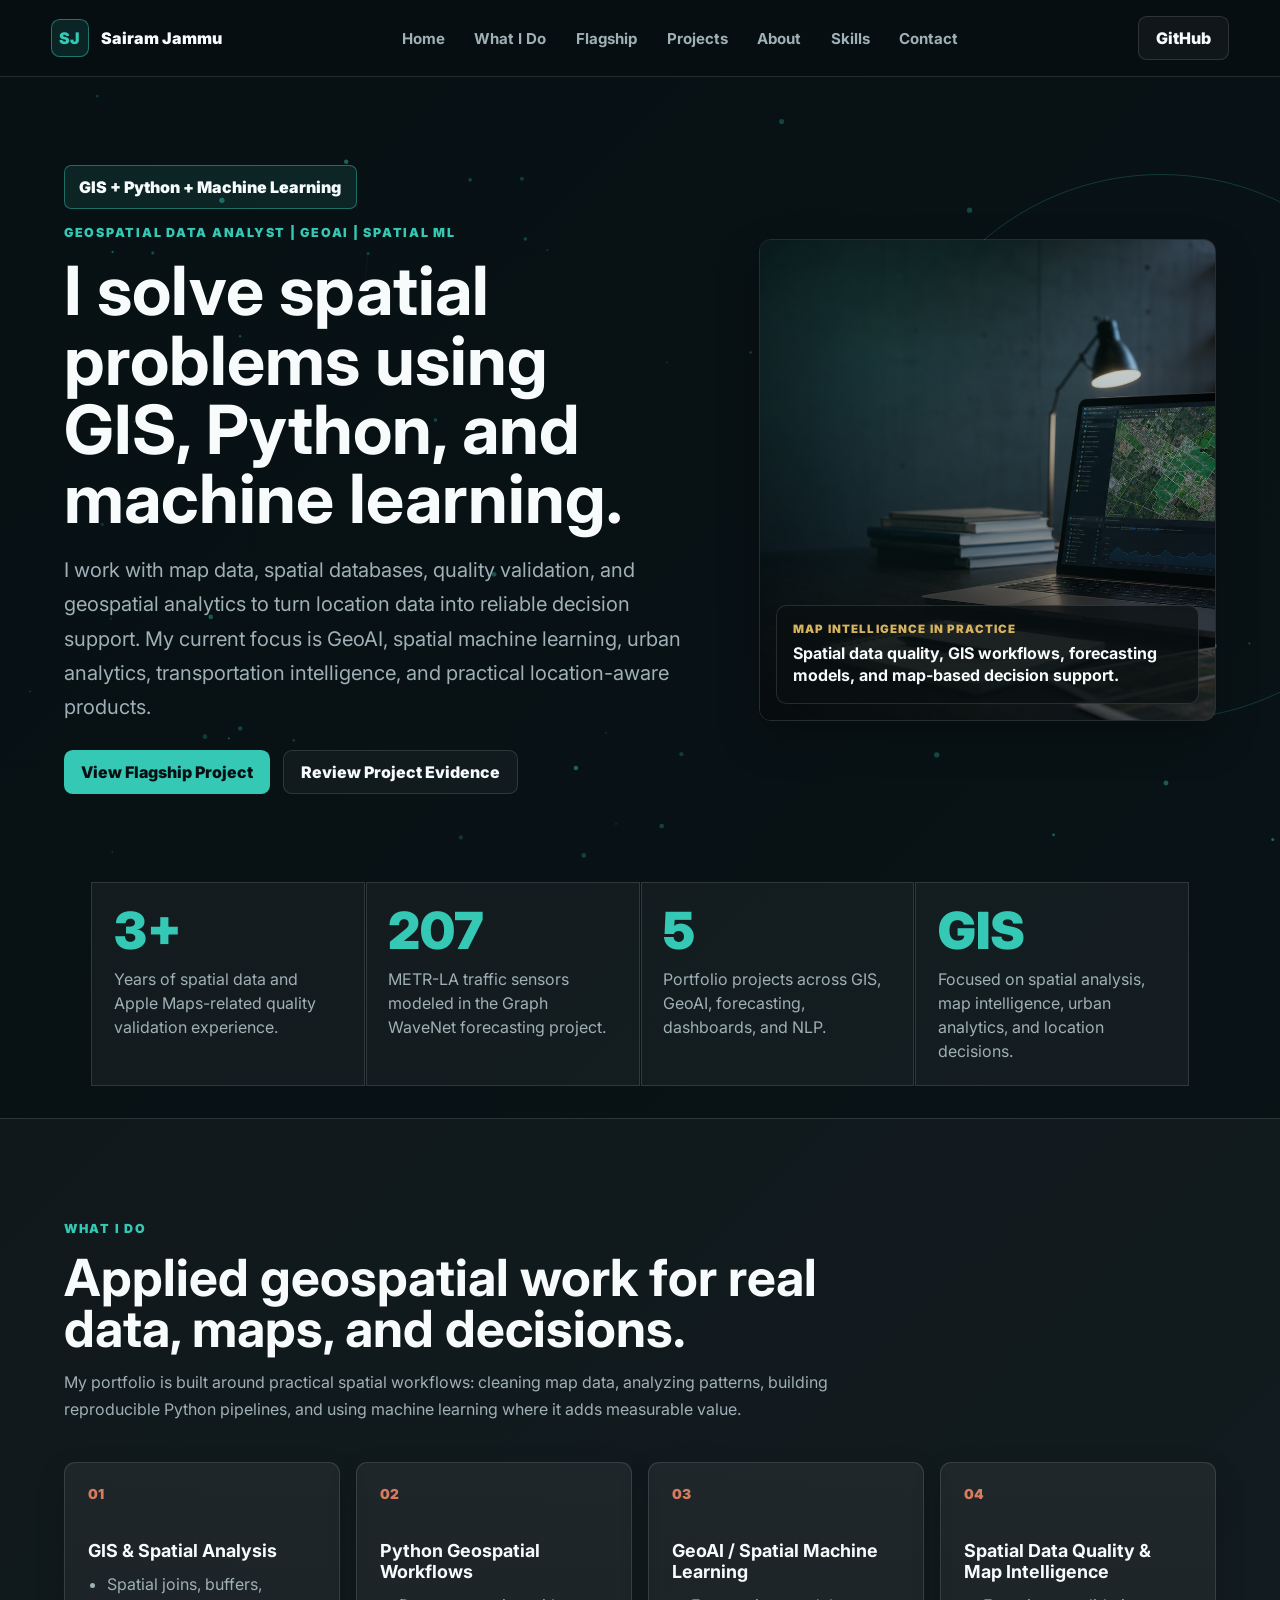
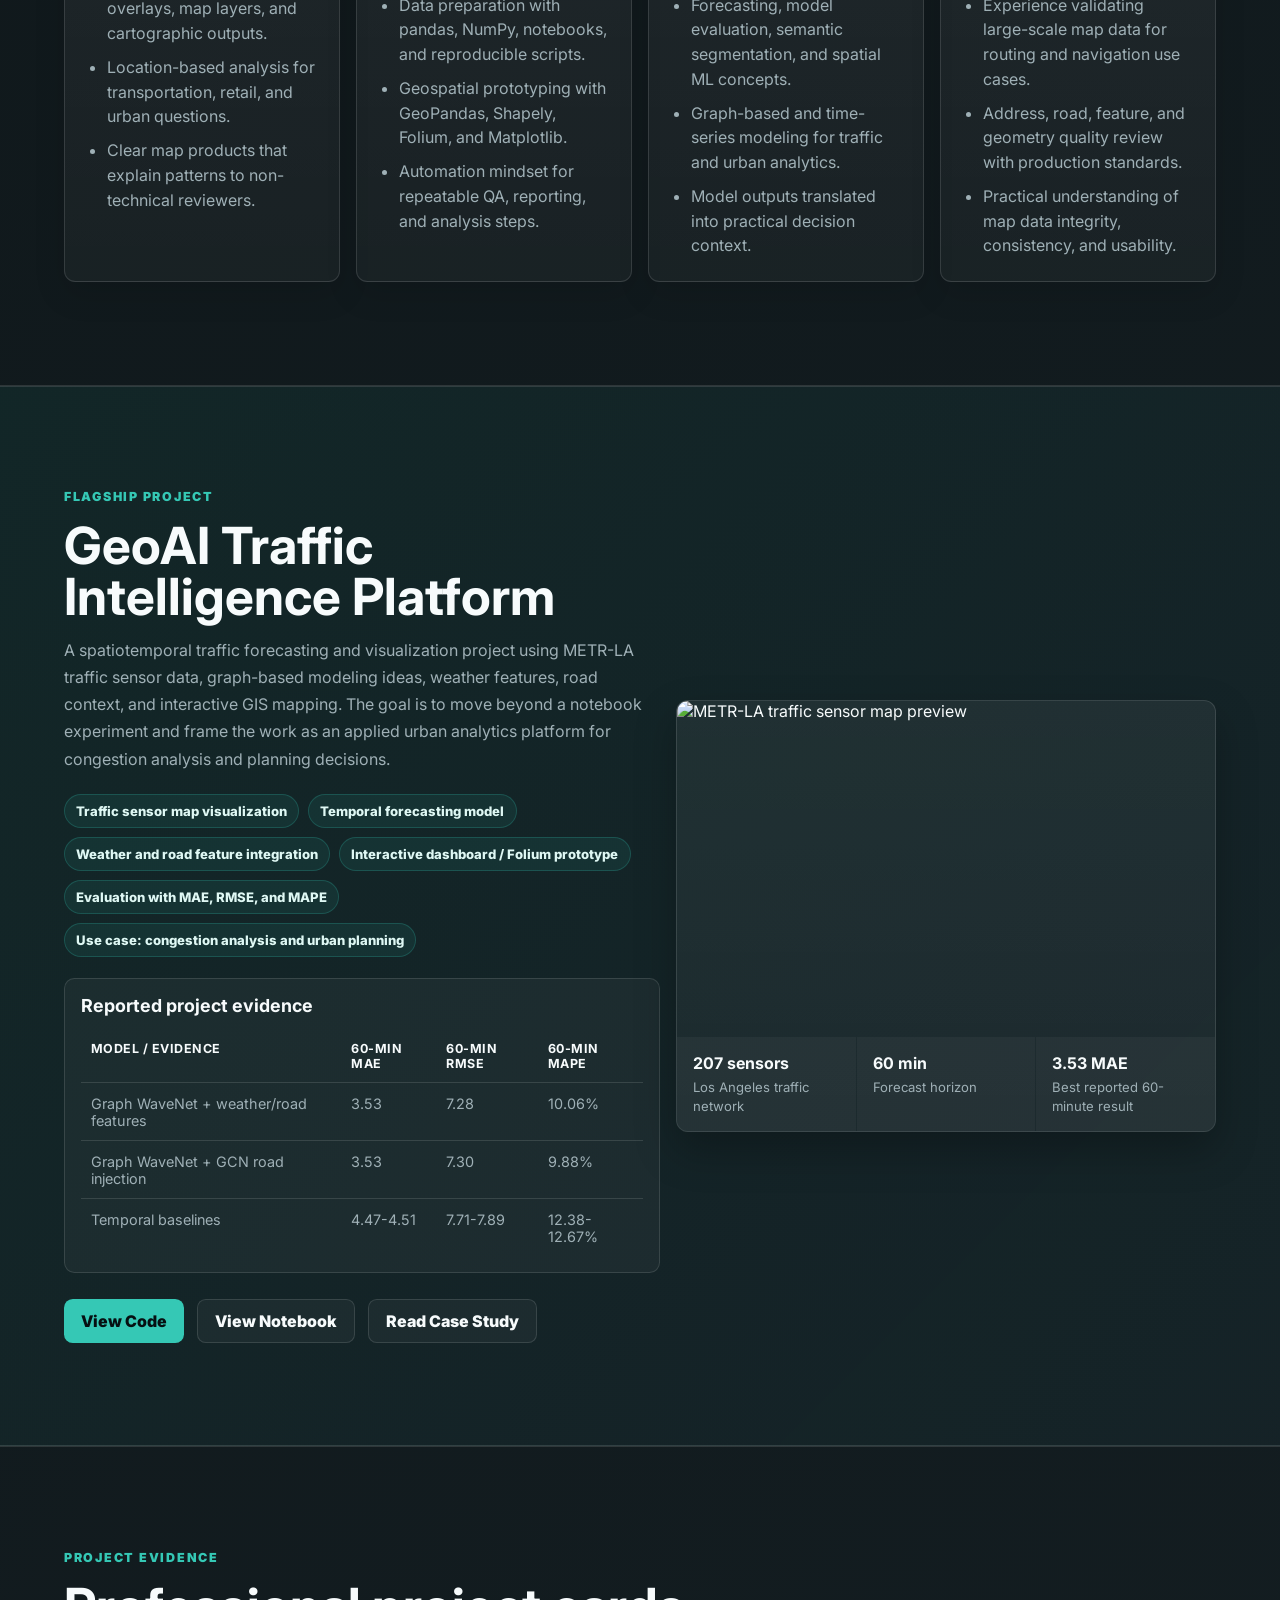
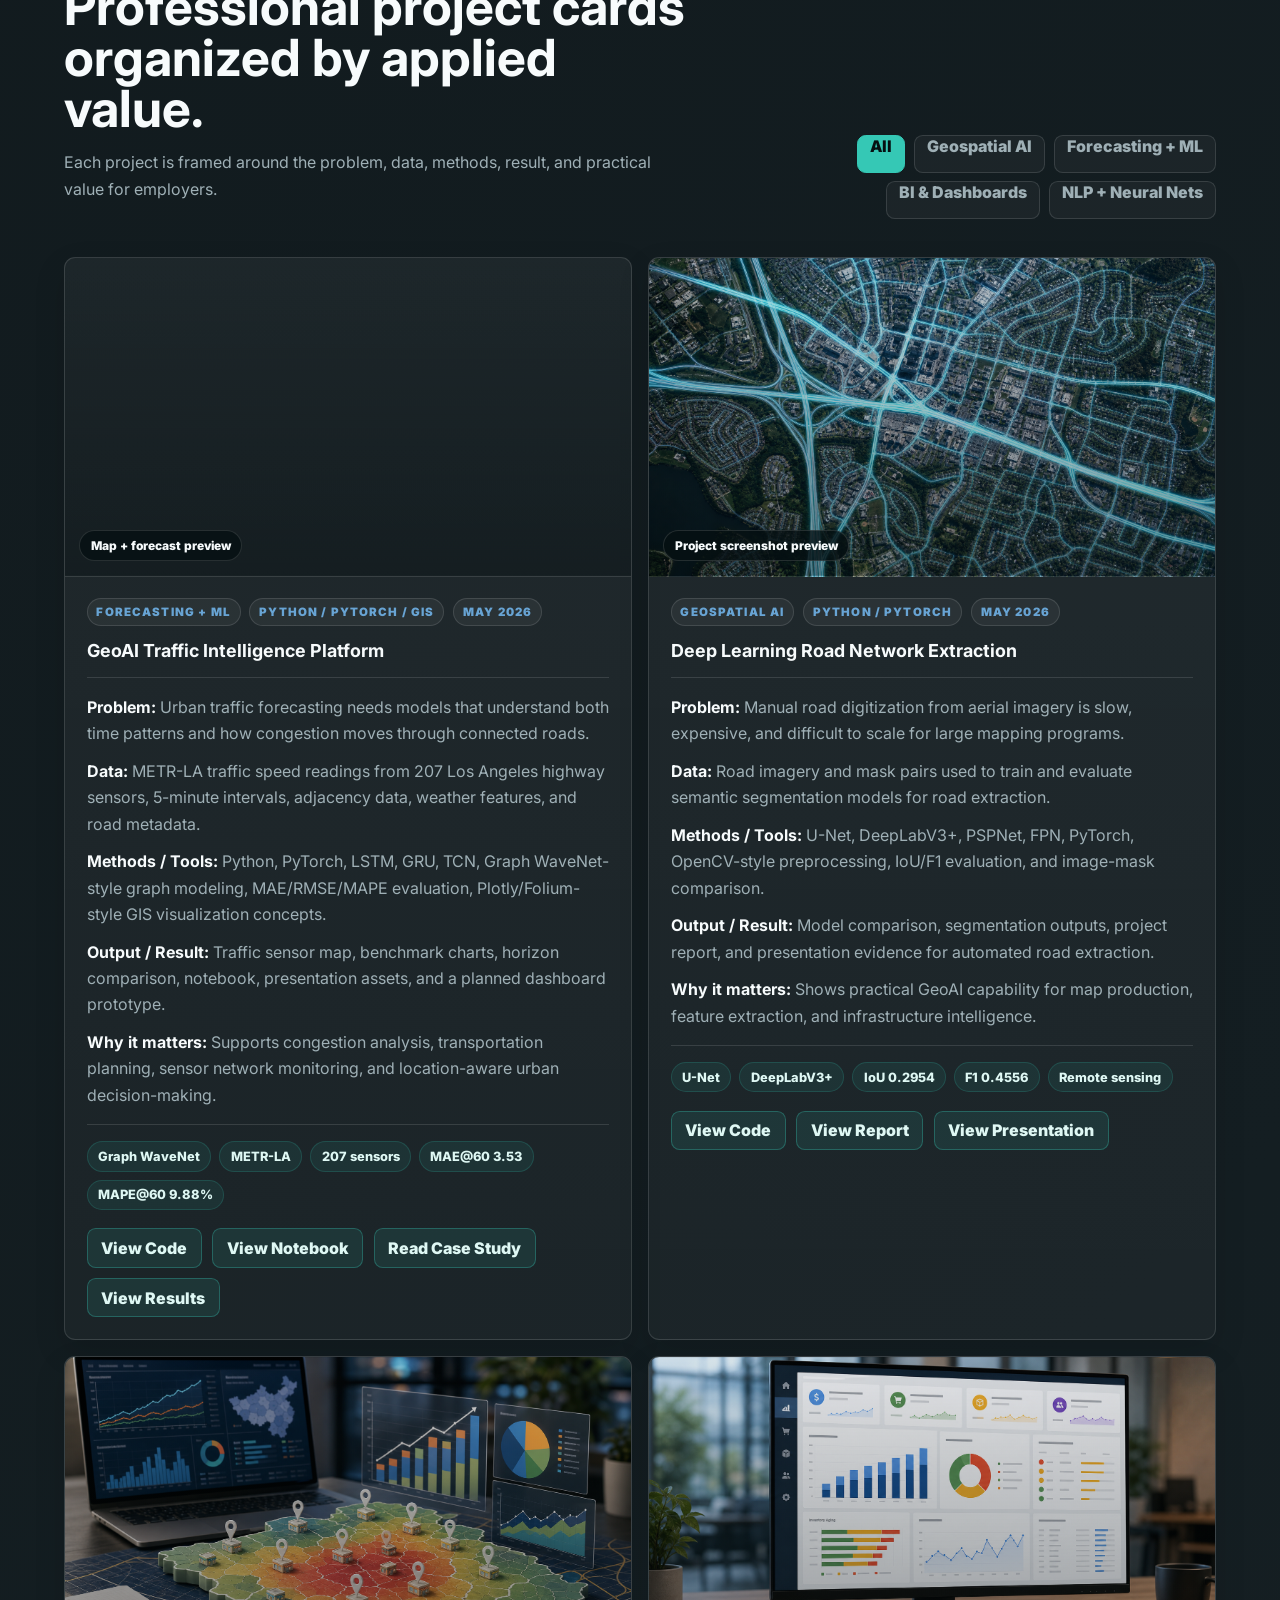
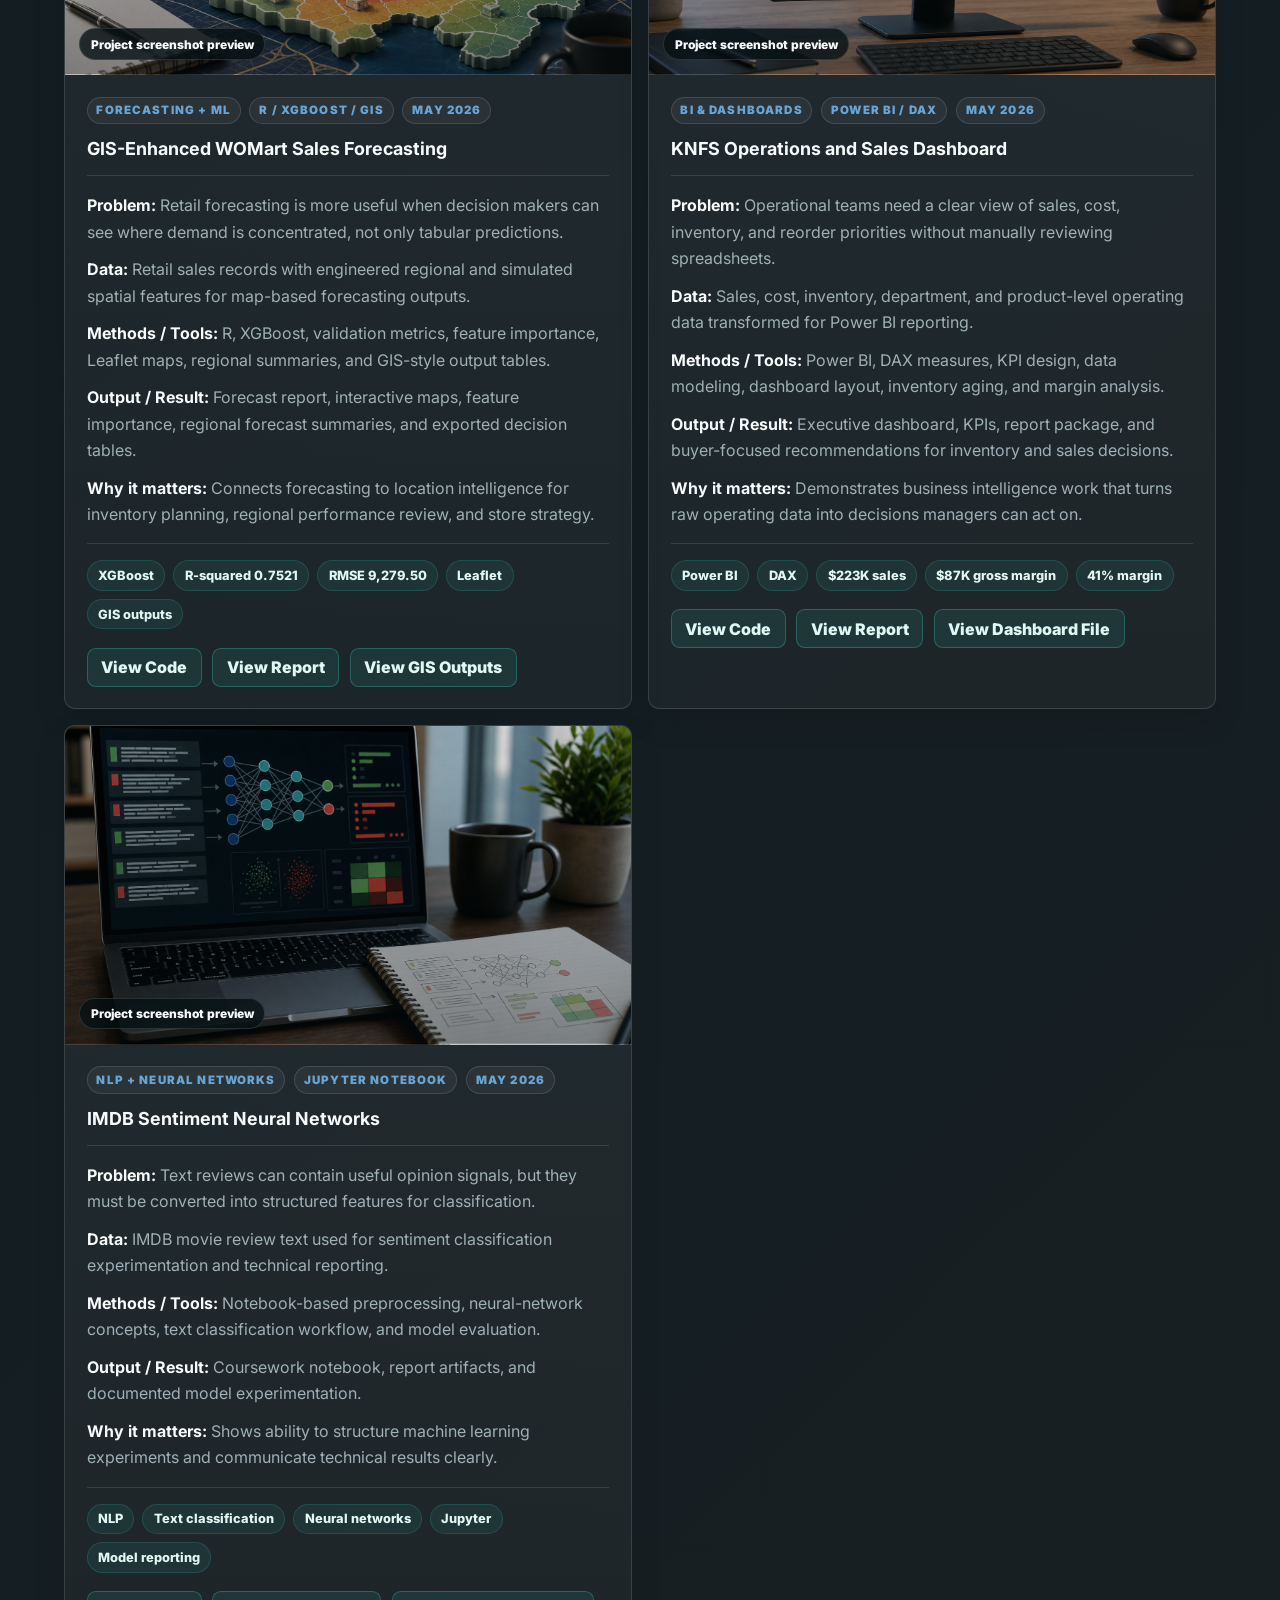
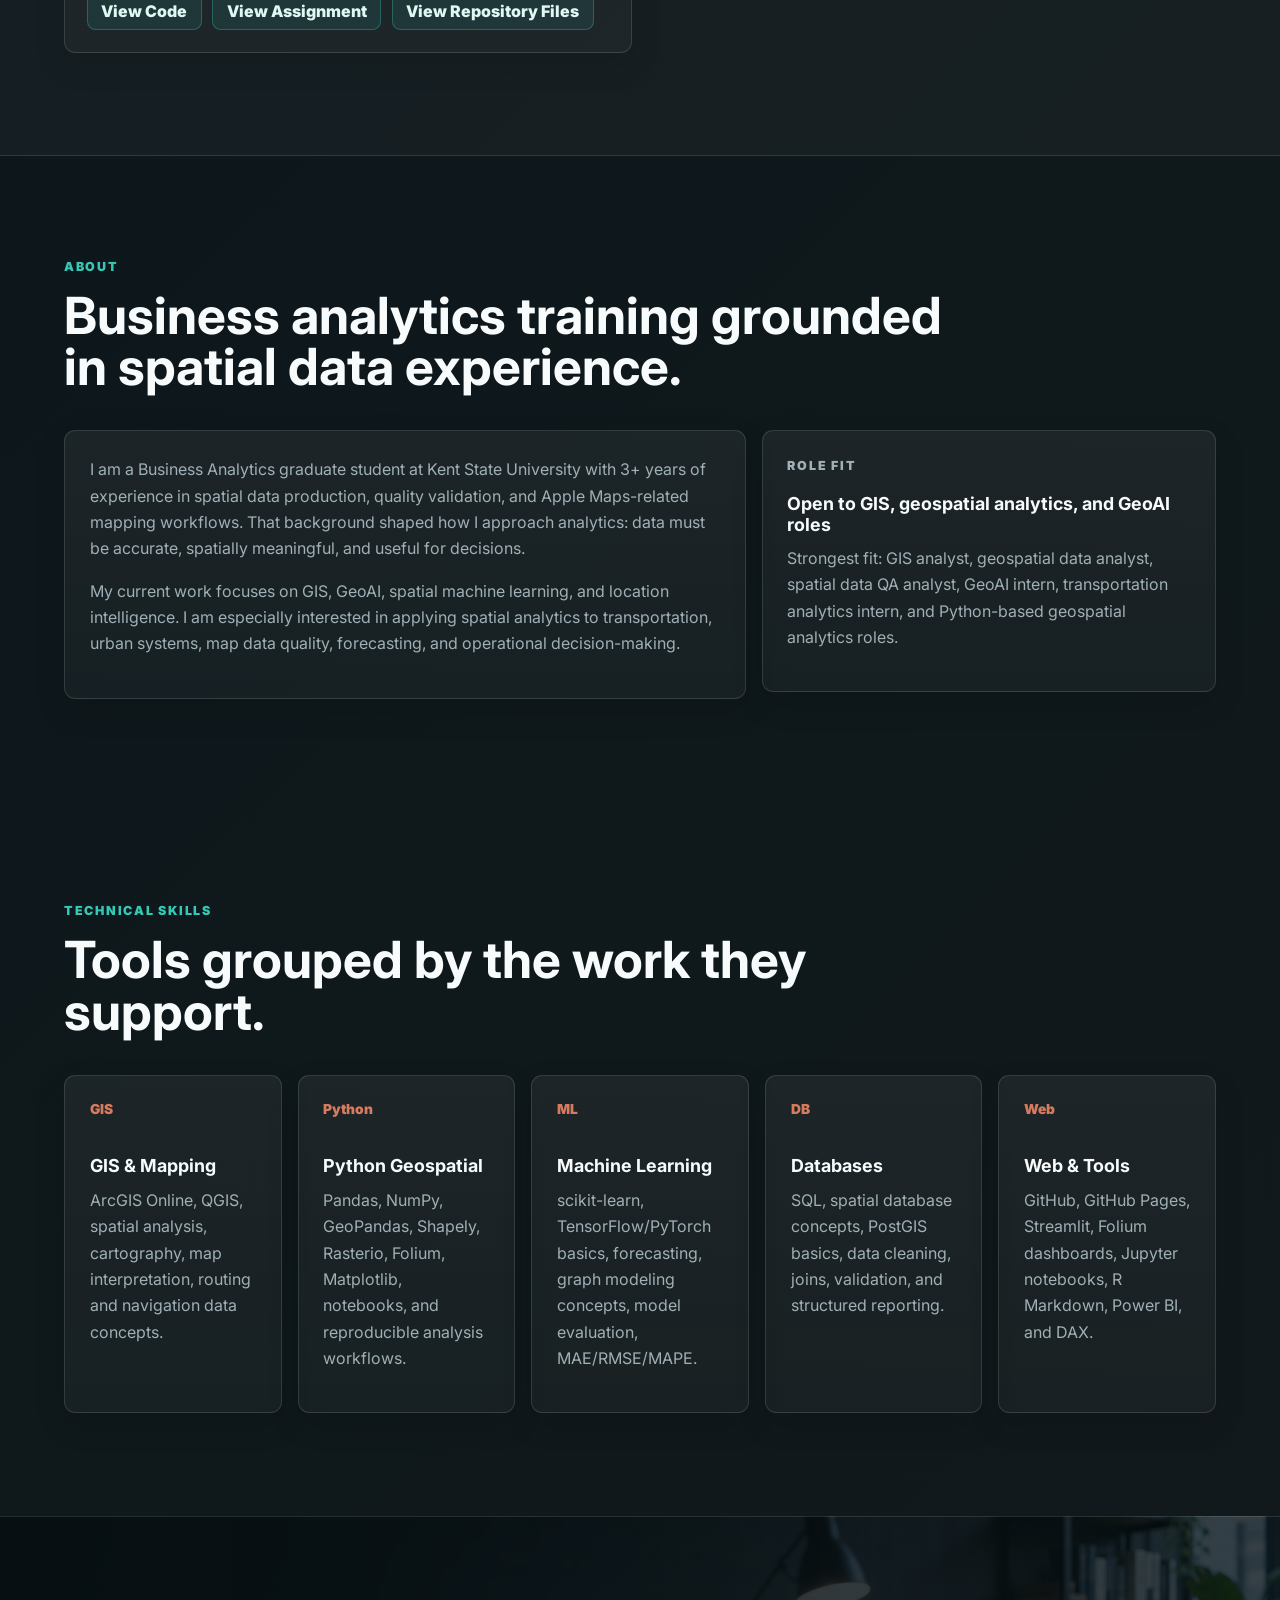
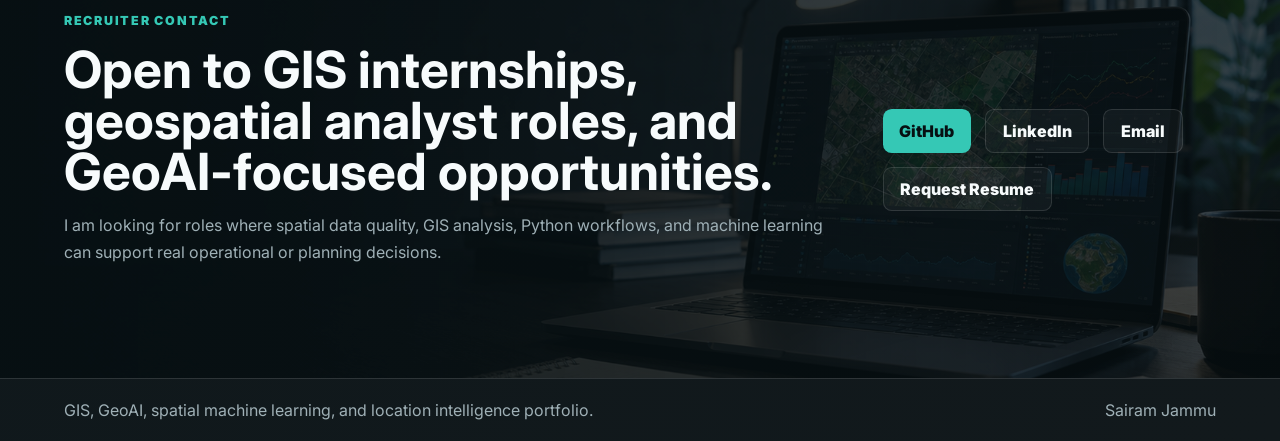
==== commit 20bb0bdb: "Replace portfolio placeholders with proof links" ====
--- a/index.html
+++ b/index.html
@@ -22,7 +22,7 @@
       href="https://fonts.googleapis.com/css2?family=Inter:wght@400;500;600;700;800;900&display=swap"
       rel="stylesheet"
     />
-    <link rel="stylesheet" href="styles.css?v=11" />
+    <link rel="stylesheet" href="styles.css?v=12" />
   </head>
   <body>
     <header class="site-header">
@@ -158,10 +158,43 @@
               <span>Evaluation with MAE, RMSE, and MAPE</span>
               <span>Use case: congestion analysis and urban planning</span>
             </div>
+            <div class="evidence-block">
+              <h3>Reported project evidence</h3>
+              <table class="metrics-table">
+                <thead>
+                  <tr>
+                    <th>Model / Evidence</th>
+                    <th>60-min MAE</th>
+                    <th>60-min RMSE</th>
+                    <th>60-min MAPE</th>
+                  </tr>
+                </thead>
+                <tbody>
+                  <tr>
+                    <td>Graph WaveNet + weather/road features</td>
+                    <td>3.53</td>
+                    <td>7.28</td>
+                    <td>10.06%</td>
+                  </tr>
+                  <tr>
+                    <td>Graph WaveNet + GCN road injection</td>
+                    <td>3.53</td>
+                    <td>7.30</td>
+                    <td>9.88%</td>
+                  </tr>
+                  <tr>
+                    <td>Temporal baselines</td>
+                    <td>4.47-4.51</td>
+                    <td>7.71-7.89</td>
+                    <td>12.38-12.67%</td>
+                  </tr>
+                </tbody>
+              </table>
+            </div>
             <div class="hero-actions">
               <a class="primary-button" href="https://github.com/SairamJammu/short-term-traffic-forecasting" target="_blank" rel="noreferrer">View Code</a>
+              <a class="secondary-button" href="https://github.com/SairamJammu/short-term-traffic-forecasting/tree/main/notebooks" target="_blank" rel="noreferrer">View Notebook</a>
               <a class="secondary-button" href="case-studies/traffic-forecasting.html">Read Case Study</a>
-              <a class="secondary-button is-placeholder" href="#" aria-label="Live demo placeholder">Live Demo Placeholder</a>
             </div>
           </div>
           <div class="preview-panel">
@@ -287,7 +320,7 @@
           <a class="primary-button contact-link" href="https://github.com/SairamJammu" target="_blank" rel="noreferrer">GitHub</a>
           <a class="secondary-button contact-link" href="https://linkedin.com/in/jammusairam" target="_blank" rel="noreferrer">LinkedIn</a>
           <a class="secondary-button contact-link" href="mailto:jammusairam3@gmail.com">Email</a>
-          <a class="secondary-button contact-link is-placeholder" href="#">Resume Placeholder</a>
+          <a class="secondary-button contact-link" href="mailto:jammusairam3@gmail.com?subject=Resume%20Request">Request Resume</a>
         </div>
       </section>
     </main>
@@ -297,6 +330,6 @@
       <span>Sairam Jammu</span>
     </footer>
 
-    <script src="script.js?v=11"></script>
+    <script src="script.js?v=12"></script>
   </body>
 </html>
--- a/styles.css
+++ b/styles.css
@@ -126,12 +126,6 @@
   color: var(--ink);
 }
 
-.secondary-button.is-placeholder,
-.card-link.is-placeholder {
-  border-style: dashed;
-  color: var(--muted);
-}
-
 .header-button:hover,
 .primary-button:hover,
 .secondary-button:hover,
@@ -482,6 +476,46 @@
   padding: 0.5rem 0.7rem;
 }
 
+.evidence-block {
+  background: rgba(255, 255, 255, 0.04);
+  border: 1px solid var(--line);
+  border-radius: 0.65rem;
+  margin-top: 1.35rem;
+  overflow-x: auto;
+  padding: 1rem;
+}
+
+.evidence-block h3 {
+  margin-bottom: 0.8rem;
+}
+
+.metrics-table {
+  border-collapse: collapse;
+  color: var(--muted);
+  font-size: 0.9rem;
+  min-width: 34rem;
+  width: 100%;
+}
+
+.metrics-table th,
+.metrics-table td {
+  border-bottom: 1px solid var(--line);
+  padding: 0.72rem 0.6rem;
+  text-align: left;
+  vertical-align: top;
+}
+
+.metrics-table th {
+  color: var(--text);
+  font-size: 0.78rem;
+  letter-spacing: 0.04em;
+  text-transform: uppercase;
+}
+
+.metrics-table tr:last-child td {
+  border-bottom: 0;
+}
+
 .preview-panel {
   background: linear-gradient(180deg, rgba(255, 255, 255, 0.06), rgba(255, 255, 255, 0.035));
   border: 1px solid var(--line);
@@ -497,23 +531,10 @@
   width: 100%;
 }
 
-.placeholder-preview {
+.asset-link-panel {
+  align-content: center;
+  display: grid;
   min-height: 100%;
-}
-
-.placeholder-box {
-  align-items: center;
-  aspect-ratio: 16 / 10;
-  background:
-    linear-gradient(135deg, rgba(53, 200, 181, 0.08), rgba(104, 164, 212, 0.08)),
-    repeating-linear-gradient(45deg, rgba(255, 255, 255, 0.04) 0 10px, transparent 10px 20px);
-  border-bottom: 1px solid var(--line);
-  color: var(--muted);
-  display: flex;
-  font-weight: 900;
-  justify-content: center;
-  padding: 2rem;
-  text-align: center;
 }
 
 .preview-grid {
